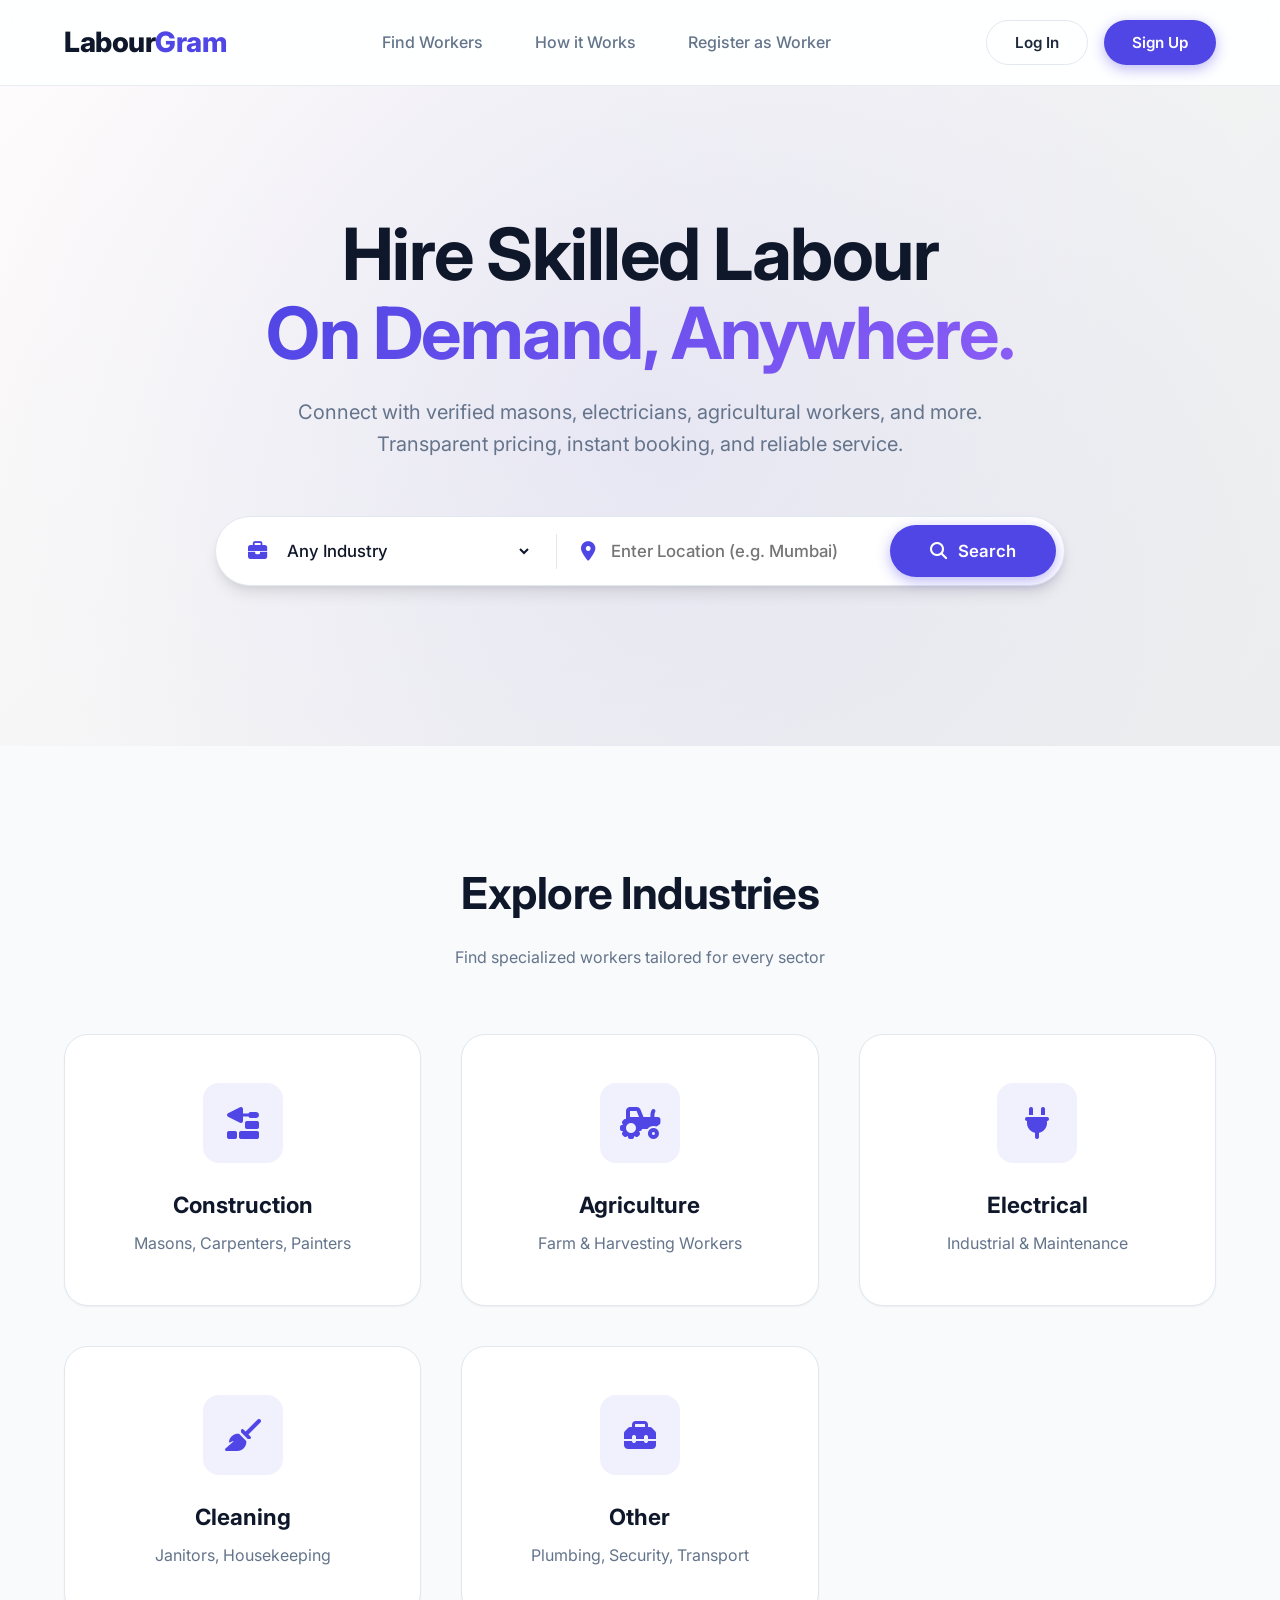
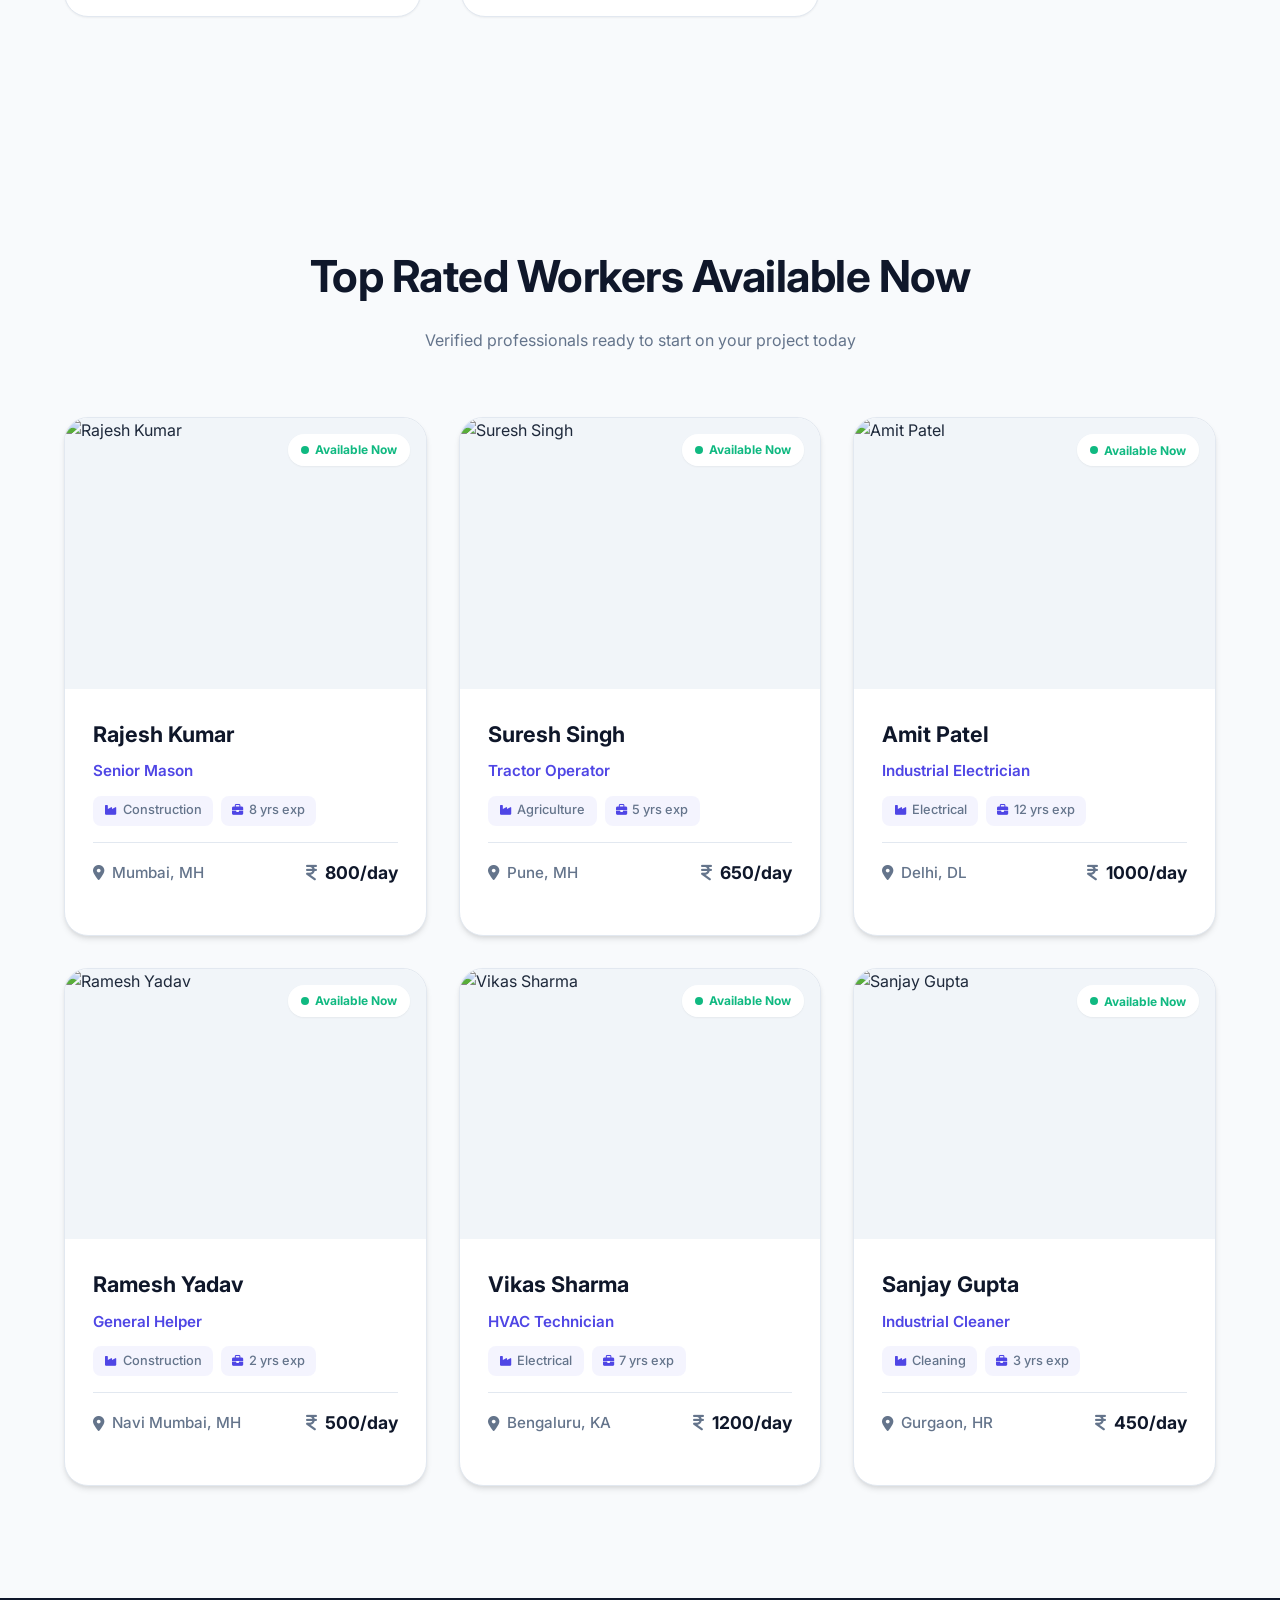
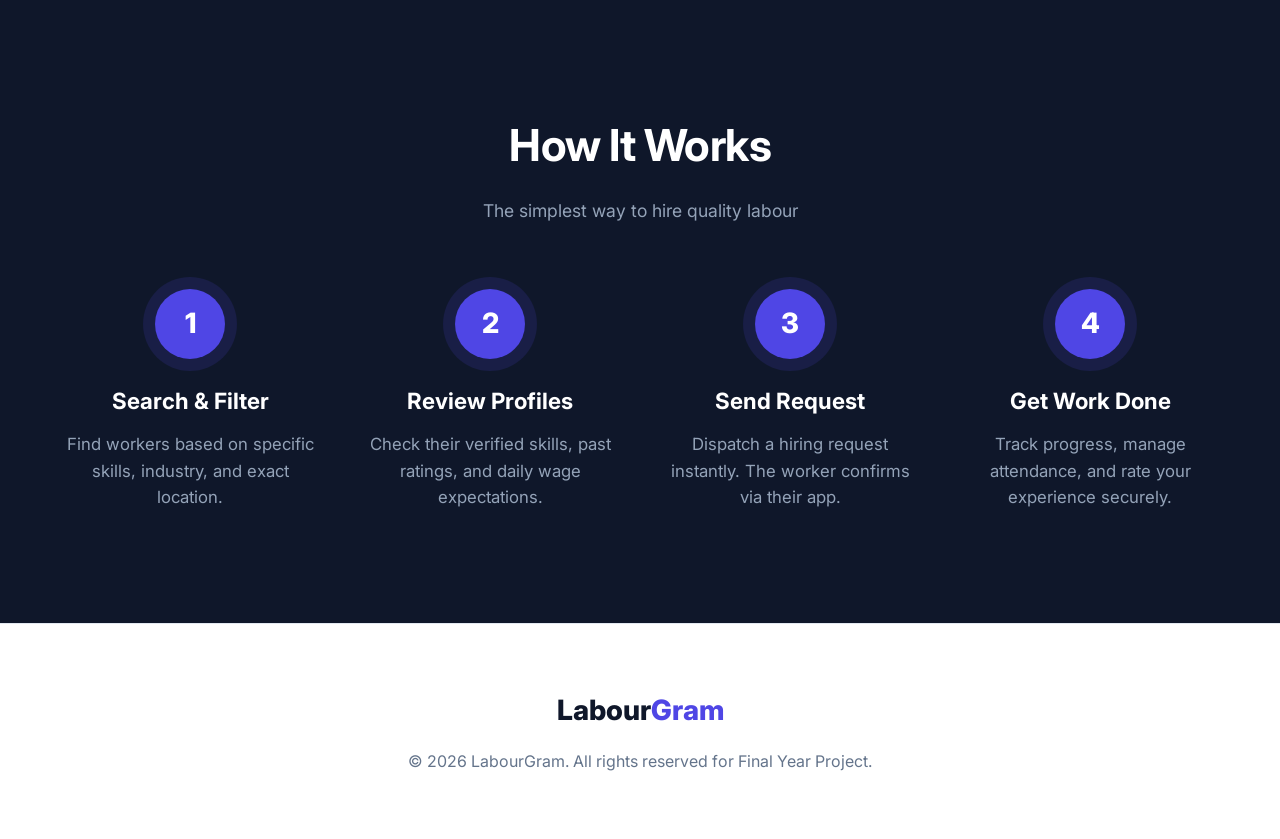
==== frontend/index.html @ ec50943b "Initial commit" ====
<!DOCTYPE html>
<html lang="en">
<head>
    <meta charset="UTF-8">
    <meta name="viewport" content="width=device-width, initial-scale=1.0">
    <title>LabourGram - Find & Hire Reliable Labour</title>
    <link rel="stylesheet" href="style.css">
    <link href="https://fonts.googleapis.com/css2?family=Inter:wght@300;400;500;600;700;800&display=swap" rel="stylesheet">
    <link rel="stylesheet" href="https://cdnjs.cloudflare.com/ajax/libs/font-awesome/6.4.0/css/all.min.css">
</head>
<body>
    <nav class="navbar">
        <div class="logo">Labour<span>Gram</span></div>
        <div class="nav-links">
            <a href="#workers-section">Find Workers</a>
            <a href="#how-it-works">How it Works</a>
            <a href="#" onclick="showRegisterModal('provider')">Register as Worker</a>
        </div>
        <!-- Shown when logged OUT -->
        <div class="auth-buttons" id="authButtons">
            <button class="btn btn-secondary" onclick="showLoginModal()">Log In</button>
            <button class="btn btn-primary" onclick="showRegisterModal('customer')">Sign Up</button>
        </div>
        <div class="user-menu" id="userMenu" style="display:none;">
            <span class="user-greeting" id="userGreeting"></span>
            <button class="btn btn-secondary btn-sm" onclick="window.location.href='dashboard.html'"><i class="fa-solid fa-chart-line"></i> My Dashboard <span class="badge hidden" id="navBadge">0</span></button>
            <button class="btn btn-secondary btn-sm btn-logout" onclick="logoutUser()"><i class="fa-solid fa-right-from-bracket"></i> Logout</button>
        </div>
    </nav>

    <header class="hero">
        <div class="hero-content">
            <h1>Hire Skilled Labour<br><span>On Demand, Anywhere.</span></h1>
            <p>Connect with verified masons, electricians, agricultural workers, and more. Transparent pricing, instant booking, and reliable service.</p>
            
            <div class="search-box">
                <div class="search-field">
                    <i class="fa-solid fa-briefcase"></i>
                    <select id="industryFilter">
                        <option value="">Any Industry</option>
                        <option value="construction">Construction</option>
                        <option value="agriculture">Agriculture</option>
                        <option value="cleaning">Cleaning</option>
                        <option value="electrical">Electrical</option>
                        <option value="other">Other</option>
                    </select>
                </div>
                <div class="divider"></div>
                <div class="search-field">
                    <i class="fa-solid fa-location-dot"></i>
                    <input type="text" id="locationFilter" placeholder="Enter Location (e.g. Mumbai)">
                </div>
                <button class="btn btn-primary search-btn" onclick="searchWorkers()">
                    <i class="fa-solid fa-magnifying-glass" style="color:white; margin-right:5px;"></i> Search
                </button>
            </div>
        </div>
    </header>

    <section class="industries">
        <div class="section-header">
            <h2>Explore Industries</h2>
            <p>Find specialized workers tailored for every sector</p>
        </div>
        <div class="industry-grid">
            <div class="industry-card" onclick="filterByIndustry('construction')">
                <div class="icon"><i class="fa-solid fa-trowel-bricks"></i></div>
                <h3>Construction</h3>
                <p>Masons, Carpenters, Painters</p>
            </div>
            <div class="industry-card" onclick="filterByIndustry('agriculture')">
                <div class="icon"><i class="fa-solid fa-tractor"></i></div>
                <h3>Agriculture</h3>
                <p>Farm & Harvesting Workers</p>
            </div>
            <div class="industry-card" onclick="filterByIndustry('electrical')">
                <div class="icon"><i class="fa-solid fa-plug"></i></div>
                <h3>Electrical</h3>
                <p>Industrial & Maintenance</p>
            </div>
            <div class="industry-card" onclick="filterByIndustry('cleaning')">
                <div class="icon"><i class="fa-solid fa-broom"></i></div>
                <h3>Cleaning</h3>
                <p>Janitors, Housekeeping</p>
            </div>
            <div class="industry-card" onclick="filterByIndustry('other')">
                <div class="icon"><i class="fa-solid fa-toolbox"></i></div>
                <h3>Other</h3>
                <p>Plumbing, Security, Transport</p>
            </div>
        </div>
    </section>

    <section class="featured-workers" id="workers-section">
        <div class="section-header">
            <h2>Top Rated Workers Available Now</h2>
            <p>Verified professionals ready to start on your project today</p>
        </div>
        <div class="worker-grid" id="workerGrid">
            <!-- Workers injected by script.js -->
        </div>
        <div class="no-workers" id="noWorkersMsg" style="display:none;">
            <i class="fa-solid fa-users-slash"></i>
            <h3>No workers found</h3>
            <p>Try a different search or be the first to <a href="#" onclick="showRegisterModal('provider')">register as a worker</a>!</p>
        </div>
    </section>

    <section class="how-it-works" id="how-it-works">
        <div class="section-header">
            <h2>How It Works</h2>
            <p style="color: #94A3B8; font-size: 1.1rem; margin-top: 10px;">The simplest way to hire quality labour</p>
        </div>
        <div class="steps-grid">
            <div class="step">
                <div class="step-number">1</div>
                <h3>Search & Filter</h3>
                <p>Find workers based on specific skills, industry, and exact location.</p>
            </div>
            <div class="step">
                <div class="step-number">2</div>
                <h3>Review Profiles</h3>
                <p>Check their verified skills, past ratings, and daily wage expectations.</p>
            </div>
            <div class="step">
                <div class="step-number">3</div>
                <h3>Send Request</h3>
                <p>Dispatch a hiring request instantly. The worker confirms via their app.</p>
            </div>
            <div class="step">
                <div class="step-number">4</div>
                <h3>Get Work Done</h3>
                <p>Track progress, manage attendance, and rate your experience securely.</p>
            </div>
        </div>
    </section>

    <footer>
        <div class="footer-content">
            <div class="footer-brand">Labour<span>Gram</span></div>
            <p>© 2026 LabourGram. All rights reserved for Final Year Project.</p>
        </div>
    </footer>

    <!-- ===== LOGIN MODAL ===== -->
    <div class="modal-overlay" id="loginModal">
        <div class="modal">
            <button class="modal-close" onclick="closeAllModals()">&times;</button>
            <h2>Welcome Back</h2>
            <p class="modal-subtitle">Sign in to manage your hiring requests</p>
            <form id="loginForm" onsubmit="handleLogin(event)">
                <div class="form-group">
                    <label>Email</label>
                    <input type="email" id="loginEmail" required placeholder="you@example.com">
                </div>
                <div class="form-group">
                    <label>Password</label>
                    <input type="password" id="loginPassword" required placeholder="••••••••">
                </div>
                <div class="form-error" id="loginError"></div>
                <button type="submit" class="btn btn-primary btn-full" id="loginBtn">Log In</button>
            </form>
            <p class="modal-footer-text">Don't have an account? <a href="#" onclick="showRegisterModal('customer')">Sign Up</a></p>
        </div>
    </div>

    <!-- ===== REGISTER MODAL ===== -->
    <div class="modal-overlay" id="registerModal">
        <div class="modal">
            <button class="modal-close" onclick="closeAllModals()">&times;</button>
            <h2>Create Account</h2>
            <p class="modal-subtitle">Join LabourGram today</p>
            <form id="registerForm" onsubmit="handleRegister(event)">
                <div class="form-group">
                    <label>Full Name</label>
                    <input type="text" id="regName" required placeholder="Sujit Pardhi">
                </div>
                <div class="form-group">
                    <label>Email</label>
                    <input type="email" id="regEmail" required placeholder="you@example.com">
                </div>
                <div class="form-group">
                    <label>Password</label>
                    <input type="password" id="regPassword" required minlength="6" placeholder="Min 6 characters">
                </div>
                <div class="form-group">
                    <label>I am a</label>
                    <select id="regRole">
                        <option value="customer">Customer (Hiring Labour)</option>
                        <option value="provider">Labour Provider (Worker)</option>
                    </select>
                </div>
                <!-- Provider-only fields -->
                <div id="providerFields" style="display:none;">
                    <div class="form-group">
                        <label>Industry</label>
                        <select id="regIndustry">
                            <option value="Construction">Construction</option>
                            <option value="Agriculture">Agriculture</option>
                            <option value="Electrical">Electrical</option>
                            <option value="Cleaning">Cleaning</option>
                            <option value="Other">Other</option>
                        </select>
                    </div>
                    <div class="form-group">
                        <label>Skills (e.g. Mason, Plumber)</label>
                        <input type="text" id="regSkills" placeholder="Mason, Painter">
                    </div>
                    <div class="form-group">
                        <label>Location</label>
                        <input type="text" id="regLocation" placeholder="Mumbai, MH">
                    </div>
                    <div class="form-group">
                        <label>Expected Daily Wage (₹)</label>
                        <input type="number" id="regWage" placeholder="800" min="1">
                    </div>
                    <div class="form-group">
                        <label>Years of Experience</label>
                        <input type="number" id="regExperience" placeholder="3" min="0">
                    </div>
                    <div class="form-group">
                        <label>Profile Picture (Optional)</label>
                        <input type="file" id="regImage" accept="image/png, image/jpeg, image/webp" style="padding: 0.5rem; font-size: 0.9rem;">
                    </div>
                </div>
                <div class="form-error" id="registerError"></div>
                <button type="submit" class="btn btn-primary btn-full" id="registerBtn">Create Account</button>
            </form>
            <p class="modal-footer-text">Already have an account? <a href="#" onclick="showLoginModal()">Log In</a></p>
        </div>
    </div>

    <!-- ===== HIRE REQUEST MODAL ===== -->
    <div class="modal-overlay" id="hireModal">
        <div class="modal">
            <button class="modal-close" onclick="closeAllModals()">&times;</button>
            <h2>Send Hiring Request</h2>
            <p class="modal-subtitle">To: <strong id="hireWorkerName"></strong></p>
            <form id="hireForm" onsubmit="handleHireRequest(event)">
                <input type="hidden" id="hireProviderId">
                <div class="form-group">
                    <label>Job Description</label>
                    <textarea id="hireJobDesc" required placeholder="Describe the work needed..." rows="3"></textarea>
                </div>
                <div class="form-group">
                    <label>Date Needed</label>
                    <input type="date" id="hireDateNeeded" required>
                </div>
                <div class="form-group">
                    <label>Proposed Daily Wage (₹)</label>
                    <input type="number" id="hireWage" required min="1" placeholder="800">
                </div>
                <div class="form-error" id="hireError"></div>
                <button type="submit" class="btn btn-primary btn-full" id="hireBtn">Send Request</button>
            </form>
        </div>
    </div>

    <!-- ===== TOAST NOTIFICATION ===== -->
    <div class="toast" id="toast"></div>

    <script src="script.js"></script>
</body>
</html>
---- frontend/style.css ----
/* Modern, Premium Variables */
:root {
    --primary: #4F46E5;      /* Indigo 600 */
    --primary-hover: #4338CA; /* Indigo 700 */
    --secondary: #0F172A;    /* Slate 900 */
    --accent: #10B981;       /* Emerald 500 */
    --background: #F8FAFC;   /* Slate 50 */
    --surface: #FFFFFF;      
    --text-main: #1E293B;    /* Slate 800 */
    --text-light: #64748B;   /* Slate 500 */
    --border: #E2E8F0;       /* Slate 200 */
    --glass-bg: rgba(255, 255, 255, 0.85);
    --danger: #EF4444;
    --warning: #F59E0B;
    
    /* Shadows */
    --shadow-sm: 0 1px 2px 0 rgba(0, 0, 0, 0.05);
    --shadow-md: 0 4px 6px -1px rgba(0, 0, 0, 0.1), 0 2px 4px -1px rgba(0, 0, 0, 0.06);
    --shadow-lg: 0 10px 15px -3px rgba(0, 0, 0, 0.1), 0 4px 6px -2px rgba(0, 0, 0, 0.05);
    --shadow-hover: 0 20px 25px -5px rgba(0, 0, 0, 0.1), 0 10px 10px -5px rgba(0, 0, 0, 0.04);
}

* {
    margin: 0;
    padding: 0;
    box-sizing: border-box;
    font-family: 'Inter', sans-serif;
}

body {
    background-color: var(--background);
    color: var(--text-main);
    line-height: 1.6;
    overflow-x: hidden;
}

/* Typography Defaults */
h1, h2, h3 { color: var(--secondary); font-weight: 700; }
p { color: var(--text-light); }

/* Beautiful Buttons */
.btn {
    padding: 0.75rem 1.75rem;
    border-radius: 9999px;
    font-weight: 600;
    cursor: pointer;
    transition: all 0.3s ease;
    border: none;
    font-size: 0.95rem;
    display: inline-flex;
    align-items: center;
    justify-content: center;
    gap: 0.4rem;
}
.btn-primary {
    background-color: var(--primary);
    color: white;
    box-shadow: 0 4px 14px 0 rgba(79, 70, 229, 0.39);
}
.btn-primary:hover {
    background-color: var(--primary-hover);
    transform: translateY(-2px);
    box-shadow: 0 6px 20px rgba(79, 70, 229, 0.5);
}
.btn-secondary {
    background-color: transparent;
    color: var(--text-main);
    border: 1px solid var(--border);
}
.btn-secondary:hover {
    background-color: var(--background);
    border-color: var(--text-light);
}
.btn-sm { padding: 0.5rem 1rem; font-size: 0.85rem; }
.btn-full { width: 100%; padding: 1rem; font-size: 1rem; border-radius: 1rem; margin-top: 0.5rem; }
.btn-logout { color: var(--danger); border-color: rgba(239,68,68,0.3); }
.btn-logout:hover { background: rgba(239,68,68,0.05); border-color: var(--danger); }

/* Glassmorphism Navbar */
.navbar {
    display: flex;
    justify-content: space-between;
    align-items: center;
    padding: 1.25rem 5%;
    background: var(--glass-bg);
    backdrop-filter: blur(12px);
    -webkit-backdrop-filter: blur(12px);
    position: sticky;
    top: 0;
    z-index: 1000;
    border-bottom: 1px solid rgba(226, 232, 240, 0.8);
}
.logo { font-size: 1.75rem; font-weight: 800; color: var(--secondary); letter-spacing: -0.5px;}
.logo span { color: var(--primary); }
.nav-links a {
    text-decoration: none;
    color: var(--text-light);
    margin: 0 1.5rem;
    font-weight: 500;
    transition: color 0.3s;
}
.nav-links a:hover { color: var(--primary); }
.auth-buttons { display: flex; gap: 1rem; }

/* User Menu (logged in state) */
.user-menu {
    display: flex;
    align-items: center;
    gap: 1rem;
}
.user-greeting {
    font-weight: 600;
    color: var(--primary);
    font-size: 0.95rem;
}

/* Hero Section with subtle gradient mesh */
.hero {
    padding: 8rem 5% 10rem;
    text-align: center;
    background: linear-gradient(135deg, #fdfbfb 0%, #ebedee 100%);
    position: relative;
    overflow: hidden;
}
.hero::before {
    content: '';
    position: absolute;
    top: -50%; left: -20%; width: 140%; height: 200%;
    background: radial-gradient(circle, rgba(79,70,229,0.08) 0%, rgba(255,255,255,0) 60%);
    z-index: 0;
}
.hero-content {
    position: relative;
    z-index: 1;
    max-width: 900px;
    margin: 0 auto;
}
.hero h1 { 
    font-size: 4.5rem; 
    line-height: 1.1; 
    margin-bottom: 1.5rem; 
    letter-spacing: -1.5px;
}
.hero h1 span { 
    background: linear-gradient(135deg, var(--primary), #8B5CF6); 
    -webkit-background-clip: text;
    background-clip: text; 
    -webkit-text-fill-color: transparent; 
}
.hero p { 
    font-size: 1.25rem; 
    margin-bottom: 3.5rem; 
    color: var(--text-light); 
    max-width: 700px;
    margin-left: auto;
    margin-right: auto;
}

/* Floating Search Box */
.search-box {
    display: flex;
    align-items: center;
    background: var(--surface);
    padding: 0.5rem;
    border-radius: 9999px;
    box-shadow: var(--shadow-lg);
    border: 1px solid var(--border);
    max-width: 850px;
    margin: 0 auto;
    transition: transform 0.3s, box-shadow 0.3s;
}
.search-box:hover {
    box-shadow: var(--shadow-hover);
    transform: translateY(-2px);
}
.search-field {
    display: flex;
    align-items: center;
    flex: 1;
    padding: 0 1.5rem;
    gap: 1rem;
    color: var(--text-light);
}
.search-field i { color: var(--primary); font-size: 1.2rem; }
.search-field input, .search-field select {
    border: none;
    outline: none;
    font-size: 1.05rem;
    width: 100%;
    background: transparent;
    color: var(--secondary);
    font-family: inherit;
    font-weight: 500;
}
.search-field select { cursor: pointer; }
.divider { width: 1px; height: 35px; background: var(--border); }
.search-btn { padding: 1rem 2.5rem; font-size: 1.05rem; }

/* Sections Common */
section { padding: 7rem 5%; }
.section-header { text-align: center; margin-bottom: 4rem; }
.section-header h2 { font-size: 2.75rem; margin-bottom: 1rem; letter-spacing: -0.5px; }

/* Industries Grid */
.industry-grid {
    display: grid;
    grid-template-columns: repeat(auto-fit, minmax(260px, 1fr));
    gap: 2.5rem;
    max-width: 1200px;
    margin: 0 auto;
}
.industry-card {
    background: var(--surface);
    padding: 3rem 2rem;
    border-radius: 1.5rem;
    text-align: center;
    box-shadow: var(--shadow-sm);
    transition: all 0.4s cubic-bezier(0.4, 0, 0.2, 1);
    border: 1px solid var(--border);
    cursor: pointer;
    position: relative;
    overflow: hidden;
}
.industry-card::after {
    content: '';
    position: absolute;
    bottom: 0; left: 0; width: 100%; height: 4px;
    background: var(--primary);
    transform: scaleX(0);
    transition: transform 0.4s ease;
    transform-origin: bottom left;
}
.industry-card:hover {
    transform: translateY(-10px);
    box-shadow: var(--shadow-hover);
}
.industry-card:hover::after { transform: scaleX(1); }
.industry-card .icon {
    width: 80px; height: 80px;
    margin: 0 auto 1.5rem;
    background: rgba(79, 70, 229, 0.08);
    color: var(--primary);
    border-radius: 1rem; /* Squircle look */
    display: flex; align-items: center; justify-content: center;
    font-size: 2rem;
    transition: all 0.4s ease;
}
.industry-card:hover .icon { 
    background: var(--primary); 
    color: white; 
    transform: rotate(5deg) scale(1.1);
}
.industry-card h3 { font-size: 1.4rem; margin-bottom: 0.5rem; }

/* Worker Grid (Premium Cards) */
.worker-grid {
    display: grid;
    grid-template-columns: repeat(auto-fill, minmax(280px, 1fr));
    gap: 2rem;
    max-width: 1300px;
    margin: 0 auto;
}
.worker-card {
    background: var(--surface);
    border-radius: 1.5rem;
    overflow: hidden;
    box-shadow: var(--shadow-md);
    transition: all 0.4s ease;
    border: 1px solid var(--border);
    display: flex;
    flex-direction: column;
    max-width: 400px; /* Ensure it never gets too wide */
    margin: 0 auto; /* Center it if it's the only one in a wide space */
    width: 100%;
}
.worker-card:hover { 
    transform: translateY(-8px); 
    box-shadow: var(--shadow-hover); 
}
.worker-image-container {
    position: relative;
    width: 100%;
    aspect-ratio: 4/3;
    overflow: hidden;
    background: #f1f5f9;
}
.worker-image {
    width: 100%;
    height: 100%;
    object-fit: cover;
    object-position: top center; /* Focuses on the face/top of the image */
    transition: transform 0.5s ease;
}
.worker-card:hover .worker-image {
    transform: scale(1.05);
}
.status-badge {
    position: absolute;
    top: 1rem;
    right: 1rem;
    background: rgba(255, 255, 255, 0.95);
    color: var(--accent);
    padding: 0.4rem 0.8rem;
    border-radius: 2rem;
    font-size: 0.75rem;
    font-weight: 700;
    display: flex; align-items: center; gap: 0.4rem;
    box-shadow: var(--shadow-sm);
    backdrop-filter: blur(4px);
}
.status-badge::before {
    content: '';
    width: 8px; height: 8px;
    background-color: var(--accent);
    border-radius: 50%;
    display: inline-block;
}
.worker-info { padding: 1.75rem; flex: 1; display: flex; flex-direction: column; }
.worker-header { display: flex; justify-content: space-between; align-items: center; margin-bottom: 0.5rem;}
.worker-name { font-size: 1.35rem; font-weight: 700; color: var(--secondary); }
.worker-rating { display: flex; align-items: center; gap: 0.25rem; color: #F59E0B; font-weight: 600; background: #FEF3C7; padding: 0.2rem 0.6rem; border-radius: 1rem; font-size: 0.85rem;}
.worker-role { color: var(--primary); font-weight: 600; font-size: 0.95rem; margin-bottom: 0.75rem; }

.worker-meta {
    display: flex;
    gap: 0.5rem;
    flex-wrap: wrap;
    margin-bottom: 1rem;
}
.worker-tag {
    background: rgba(79, 70, 229, 0.06);
    color: var(--text-light);
    padding: 0.3rem 0.7rem;
    border-radius: 0.5rem;
    font-size: 0.8rem;
    font-weight: 500;
    display: inline-flex;
    align-items: center;
    gap: 0.35rem;
}
.worker-tag i { font-size: 0.7rem; color: var(--primary); }

.worker-details { display: flex; justify-content: space-between; margin-bottom: 1.25rem; font-size: 0.95rem; color: var(--text-light); border-top: 1px solid var(--border); padding-top: 1rem;}
.worker-details div { display: flex; align-items: center; gap: 0.5rem; font-weight: 500;}
.worker-details i { color: var(--text-light); }
.wage { color: var(--secondary) !important; font-weight: 700 !important; font-size: 1.1rem !important;}
.hire-btn { width: 100%; margin-top: auto; border-radius: 1rem; padding: 0.75rem;}

/* No Workers Message */
.no-workers {
    text-align: center;
    padding: 4rem 2rem;
    color: var(--text-light);
}
.no-workers i { font-size: 3rem; margin-bottom: 1rem; color: var(--border); }
.no-workers h3 { color: var(--text-main); margin-bottom: 0.5rem; }
.no-workers a { color: var(--primary); text-decoration: none; font-weight: 600; }

/* How it Works Section (Dark Mode) */
.how-it-works { 
    background: var(--secondary); 
    color: white; 
    position: relative;
}
.how-it-works .section-header h2 { color: white; }
.steps-grid {
    display: grid;
    grid-template-columns: repeat(auto-fit, minmax(220px, 1fr));
    gap: 3rem;
    text-align: center;
    max-width: 1200px;
    margin: 0 auto;
    position: relative;
}
.step {
    position: relative;
    z-index: 2;
}
.step-number {
    width: 70px; height: 70px;
    background: var(--primary);
    color: white;
    font-size: 1.75rem; font-weight: 800;
    display: flex; align-items: center; justify-content: center;
    border-radius: 50%;
    margin: 0 auto 1.5rem;
    box-shadow: 0 0 0 12px rgba(79, 70, 229, 0.15);
    transition: all 0.3s ease;
}
.step:hover .step-number {
    transform: scale(1.1);
    background: var(--accent);
    box-shadow: 0 0 0 12px rgba(16, 185, 129, 0.15);
}
.step h3 { color: white; font-size: 1.4rem; margin-bottom: 0.75rem; }
.step p { color: #94A3B8; font-size: 1.05rem; }

/* Footer */
footer { padding: 4rem 5%; text-align: center; border-top: 1px solid var(--border); background: var(--surface); }
.footer-brand { font-size: 1.75rem; font-weight: 800; margin-bottom: 1rem; color: var(--secondary);}
.footer-brand span { color: var(--primary); }

/* ================================
   MODAL SYSTEM
   ================================ */
.modal-overlay {
    position: fixed;
    top: 0; left: 0; width: 100%; height: 100%;
    background: rgba(15, 23, 42, 0.5);
    backdrop-filter: blur(4px);
    -webkit-backdrop-filter: blur(4px);
    display: flex;
    align-items: center;
    justify-content: center;
    z-index: 2000;
    opacity: 0;
    pointer-events: none;
    transition: opacity 0.3s ease;
}
.modal-overlay.active {
    opacity: 1;
    pointer-events: all;
}
.modal {
    background: var(--surface);
    border-radius: 1.5rem;
    padding: 3rem;
    width: 90%;
    max-width: 480px;
    position: relative;
    box-shadow: 0 25px 50px -12px rgba(0,0,0,0.25);
    transform: translateY(20px);
    transition: transform 0.3s ease;
    max-height: 90vh;
    overflow-y: auto;
}
.modal-overlay.active .modal {
    transform: translateY(0);
}
.modal-wide { max-width: 640px; }
.modal-close {
    position: absolute;
    top: 1.25rem; right: 1.25rem;
    background: none; border: none;
    font-size: 1.75rem; color: var(--text-light);
    cursor: pointer;
    line-height: 1;
    transition: color 0.2s;
}
.modal-close:hover { color: var(--text-main); }
.modal h2 { font-size: 1.75rem; margin-bottom: 0.25rem; }
.modal-subtitle { color: var(--text-light); margin-bottom: 2rem; font-size: 0.95rem; }

/* Form Styles */
.form-group {
    margin-bottom: 1.25rem;
}
.form-group label {
    display: block;
    font-weight: 600;
    font-size: 0.875rem;
    margin-bottom: 0.5rem;
    color: var(--text-main);
}
.form-group input,
.form-group select,
.form-group textarea {
    width: 100%;
    padding: 0.875rem 1rem;
    border: 1.5px solid var(--border);
    border-radius: 0.75rem;
    font-size: 1rem;
    font-family: inherit;
    color: var(--text-main);
    background: var(--background);
    transition: border-color 0.2s, box-shadow 0.2s;
    outline: none;
}
.form-group input:focus,
.form-group select:focus,
.form-group textarea:focus {
    border-color: var(--primary);
    box-shadow: 0 0 0 3px rgba(79, 70, 229, 0.1);
}
.form-group textarea { resize: vertical; }

.form-error {
    color: var(--danger);
    font-size: 0.85rem;
    font-weight: 500;
    min-height: 1.25rem;
    margin-bottom: 0.5rem;
}

.modal-footer-text {
    text-align: center;
    margin-top: 1.5rem;
    font-size: 0.9rem;
    color: var(--text-light);
}
.modal-footer-text a {
    color: var(--primary);
    font-weight: 600;
    text-decoration: none;
}

/* ================================
   REQUESTS LIST
   ================================ */
.requests-list {
    margin-top: 1.5rem;
    max-height: 60vh;
    overflow-y: auto;
}
.request-card {
    background: var(--background);
    border: 1px solid var(--border);
    border-radius: 1rem;
    padding: 1.25rem 1.5rem;
    margin-bottom: 1rem;
    transition: box-shadow 0.2s;
}
.request-card:hover { box-shadow: var(--shadow-md); }
.request-header {
    display: flex;
    justify-content: space-between;
    align-items: center;
    margin-bottom: 0.75rem;
}
.request-status {
    padding: 0.25rem 0.75rem;
    border-radius: 2rem;
    font-size: 0.75rem;
    font-weight: 700;
    text-transform: uppercase;
    letter-spacing: 0.5px;
}
.status-pending { background: #FEF3C7; color: #92400E; }
.status-accepted { background: #D1FAE5; color: #065F46; }
.status-declined { background: #FEE2E2; color: #991B1B; }
.status-completed { background: #DBEAFE; color: #1E40AF; }
.status-cancelled { background: #F1F5F9; color: #475569; }
.request-date { font-size: 0.8rem; color: var(--text-light); }
.request-desc { color: var(--text-main); font-size: 0.95rem; margin-bottom: 0.75rem; line-height: 1.5; }
.request-details {
    display: flex;
    gap: 1.5rem;
    font-size: 0.85rem;
    color: var(--text-light);
    margin-bottom: 1rem;
}
.request-details i { margin-right: 0.3rem; color: var(--primary); }
.request-actions {
    display: flex;
    gap: 0.75rem;
    border-top: 1px solid var(--border);
    padding-top: 1rem;
}

.empty-state {
    text-align: center;
    padding: 3rem;
    color: var(--text-light);
}
.empty-state i { font-size: 2.5rem; margin-bottom: 1rem; color: var(--border); }

/* ================================
   TOAST NOTIFICATIONS
   ================================ */
.toast {
    position: fixed;
    bottom: 2rem;
    left: 50%;
    transform: translateX(-50%) translateY(100px);
    padding: 1rem 2rem;
    border-radius: 1rem;
    font-weight: 600;
    font-size: 0.95rem;
    z-index: 3000;
    box-shadow: var(--shadow-lg);
    transition: transform 0.4s cubic-bezier(0.16, 1, 0.3, 1), opacity 0.4s;
    opacity: 0;
    pointer-events: none;
}
.toast-visible {
    transform: translateX(-50%) translateY(0);
    opacity: 1;
}
.toast-success { background: #065F46; color: white; }
.toast-error   { background: #991B1B; color: white; }
.toast-warning { background: #92400E; color: white; }
.toast-info    { background: var(--secondary); color: white; }

/* ================================
   RESPONSIVE ADJUSTMENTS
   ================================ */
@media (max-width: 900px) {
    .search-box { flex-direction: column; border-radius: 1.5rem; padding: 1.5rem; }
    .divider { width: 100%; height: 1px; margin: 1rem 0; }
    .search-btn { width: 100%; margin-top: 1rem; border-radius: 1rem; }
    .hero h1 { font-size: 3rem; }
    .nav-links { display: none; }
    .user-menu { gap: 0.5rem; }
    .user-greeting { display: none; }
    .modal { padding: 2rem; width: 95%; }
}

/* Chat UI */
.chat-container {
    height: 350px;
    overflow-y: auto;
    background: #f8fafc;
    border-radius: 1rem;
    padding: 1rem;
    display: flex;
    flex-direction: column;
    gap: 0.75rem;
    border: 1px solid var(--border);
}
.chat-message {
    max-width: 80%;
    padding: 0.75rem 1rem;
    border-radius: 1rem;
    font-size: 0.95rem;
    line-height: 1.4;
    word-wrap: break-word;
}
.chat-message .meta {
    font-size: 0.7rem;
    opacity: 0.7;
    margin-bottom: 0.25rem;
    display: block;
}
.chat-message.sent {
    background: var(--primary);
    color: white;
    align-self: flex-end;
    border-bottom-right-radius: 0.25rem;
}
.chat-message.received {
    background: white;
    color: var(--text);
    border: 1px solid var(--border);
    align-self: flex-start;
    border-bottom-left-radius: 0.25rem;
}

/* Badge Notifications */
.badge {
    background: #ef4444;
    color: white;
    border-radius: 50%;
    padding: 0.15rem 0.4rem;
    font-size: 0.75rem;
    font-weight: bold;
    margin-left: 0.5rem;
    display: inline-block;
}
.badge.hidden { display: none; }
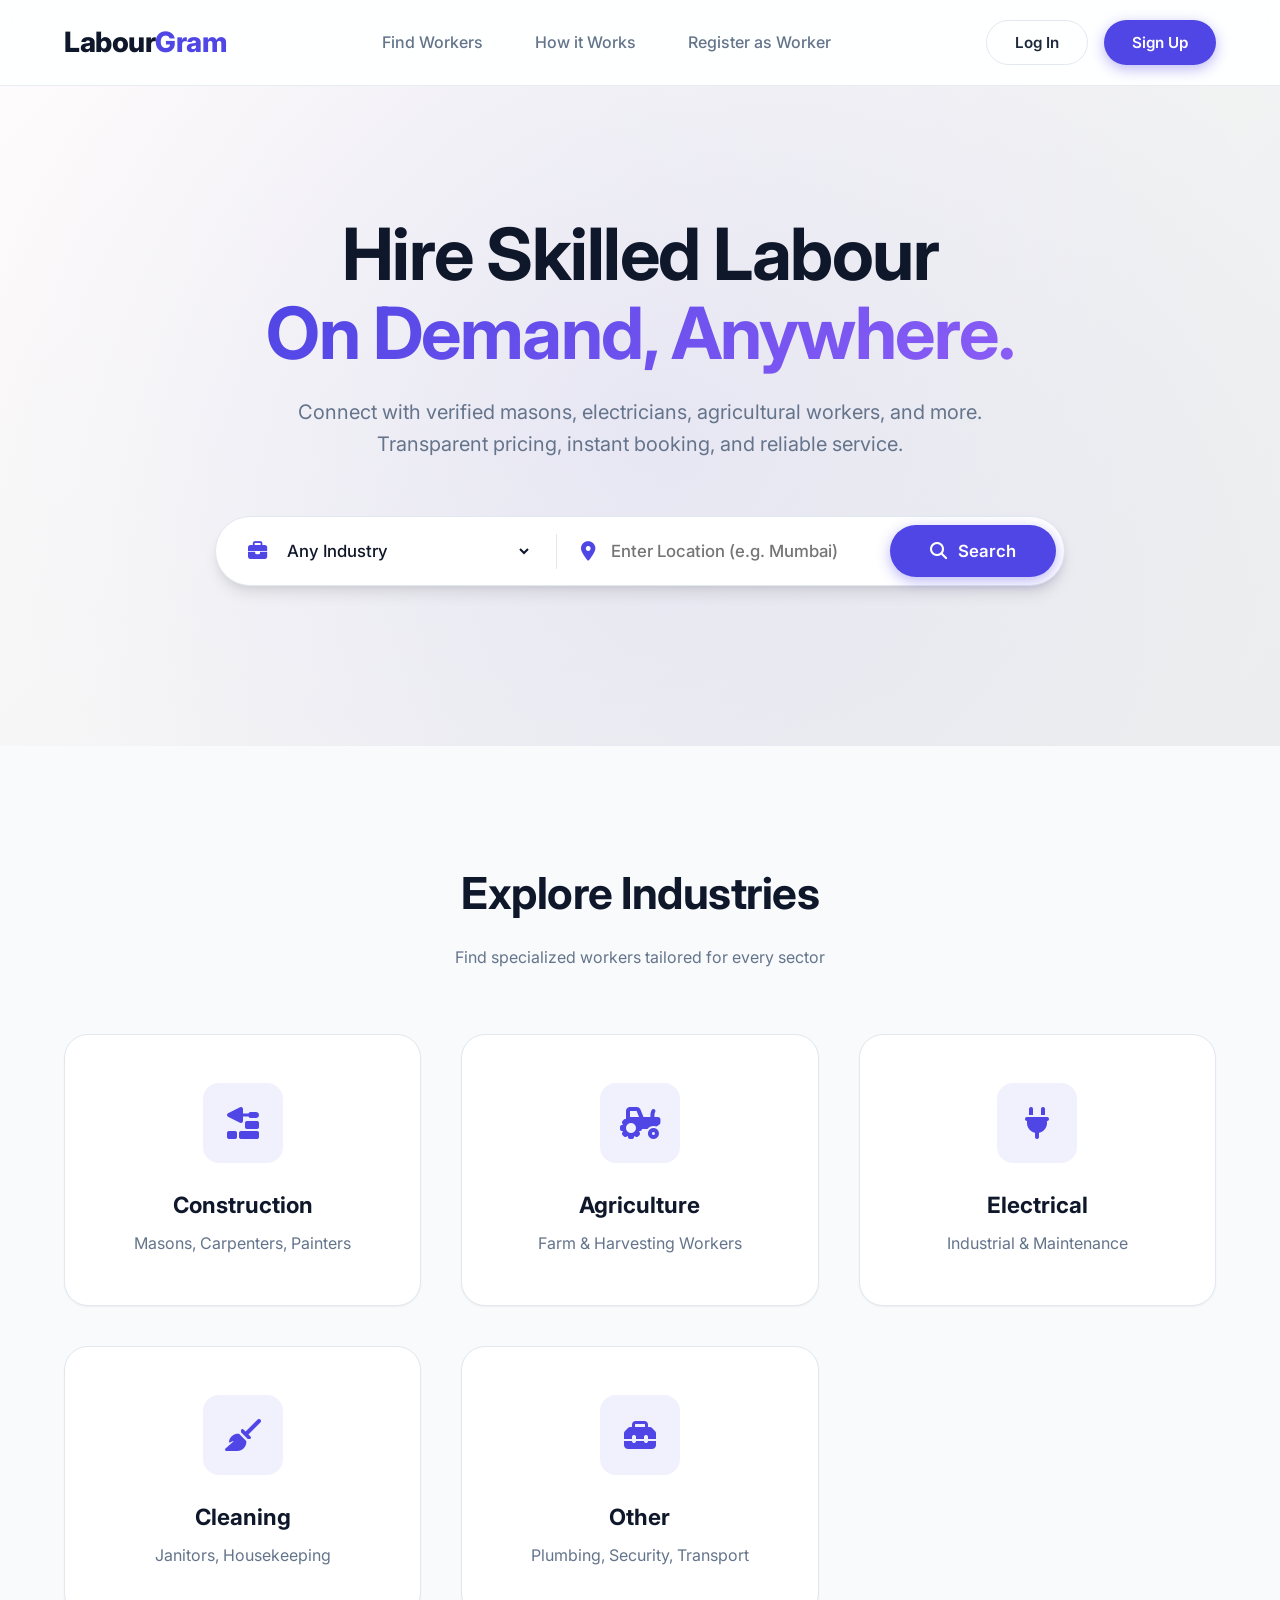
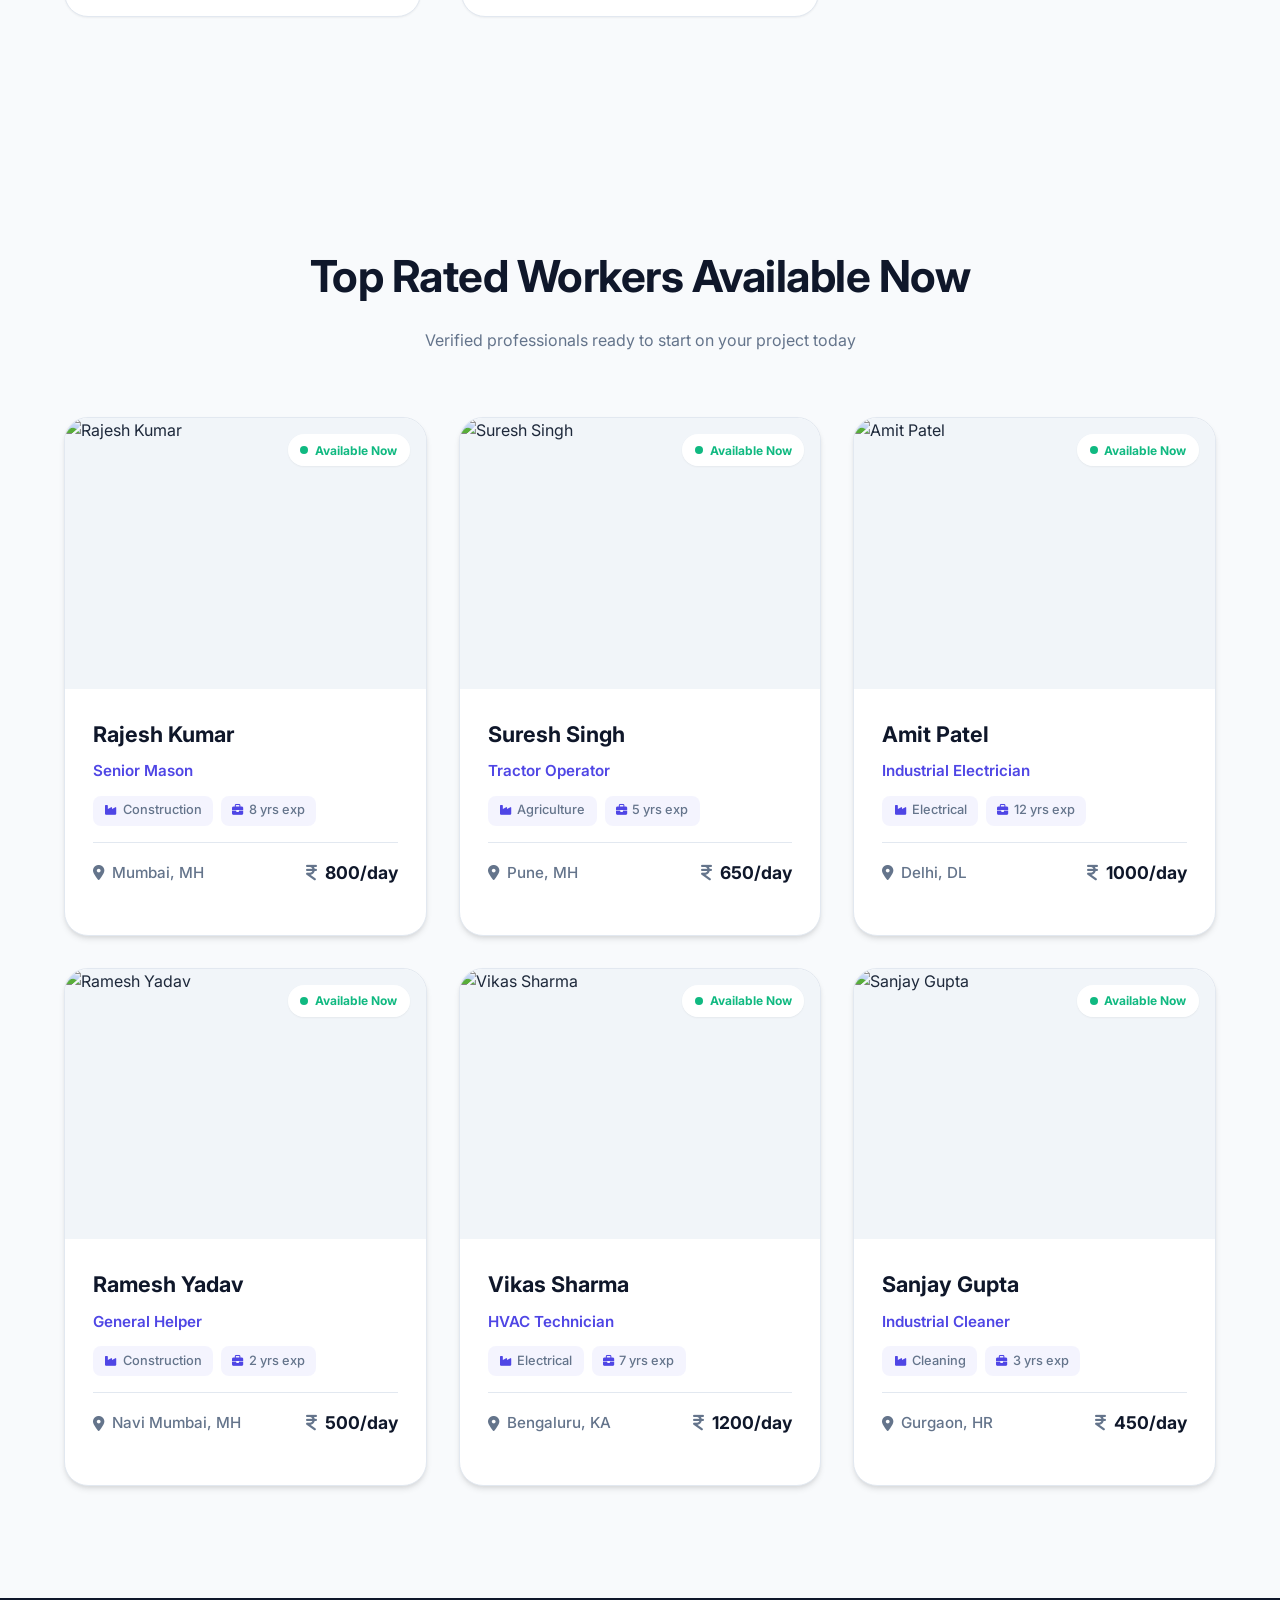
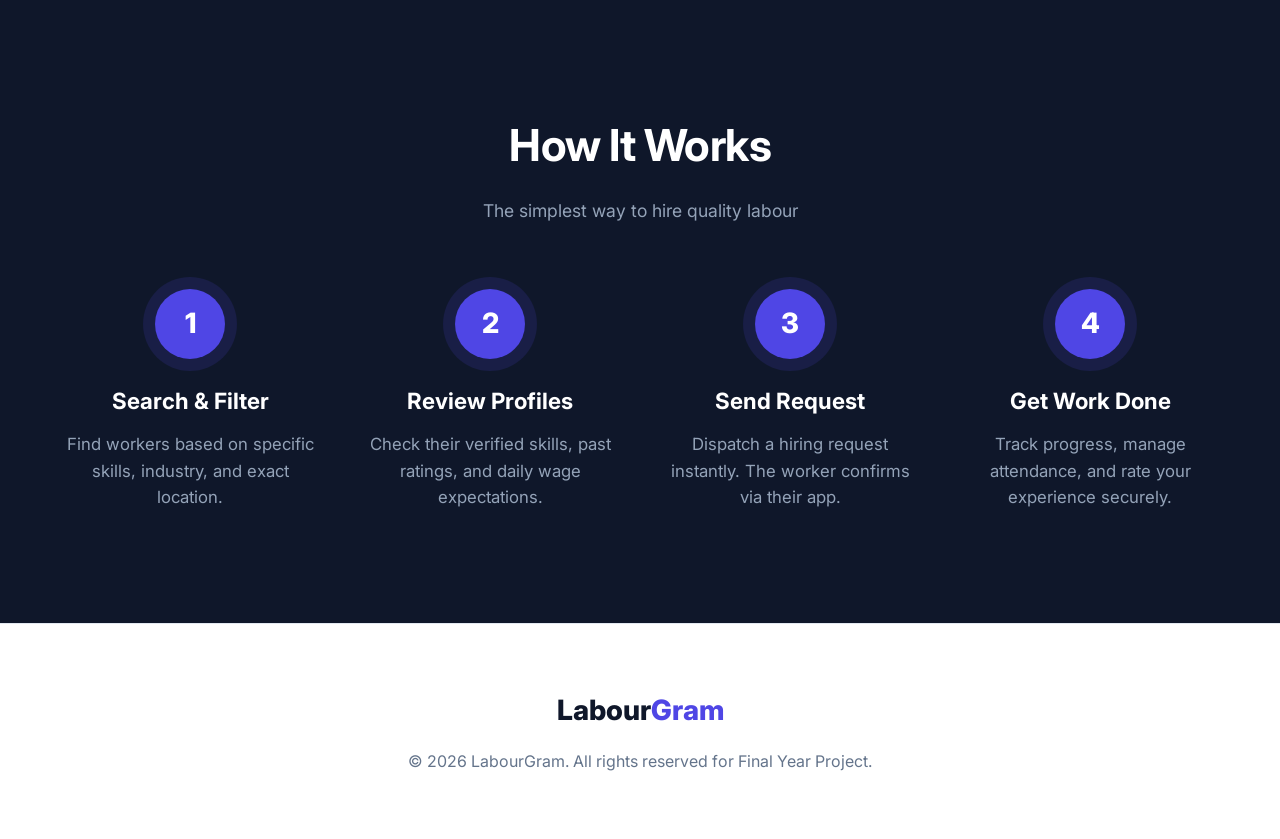
==== commit 0b46f1d7: "profile creation and unexpected token fix" ====
--- a/frontend/index.html
+++ b/frontend/index.html
@@ -185,9 +185,10 @@
                 </div>
                 <div class="form-group">
                     <label>I am a</label>
-                    <select id="regRole">
+                    <select id="regRole" onchange="toggleProviderFields()">
                         <option value="customer">Customer (Hiring Labour)</option>
-                        <option value="provider">Labour Provider (Worker)</option>
+                        <option value="provider">Individual Worker (Labour)</option>
+                        <option value="agency">Agency / Labour Provider</option>
                     </select>
                 </div>
                 <!-- Provider-only fields -->
@@ -238,6 +239,7 @@
             <p class="modal-subtitle">To: <strong id="hireWorkerName"></strong></p>
             <form id="hireForm" onsubmit="handleHireRequest(event)">
                 <input type="hidden" id="hireProviderId">
+                <input type="hidden" id="hireProfileId">
                 <div class="form-group">
                     <label>Job Description</label>
                     <textarea id="hireJobDesc" required placeholder="Describe the work needed..." rows="3"></textarea>
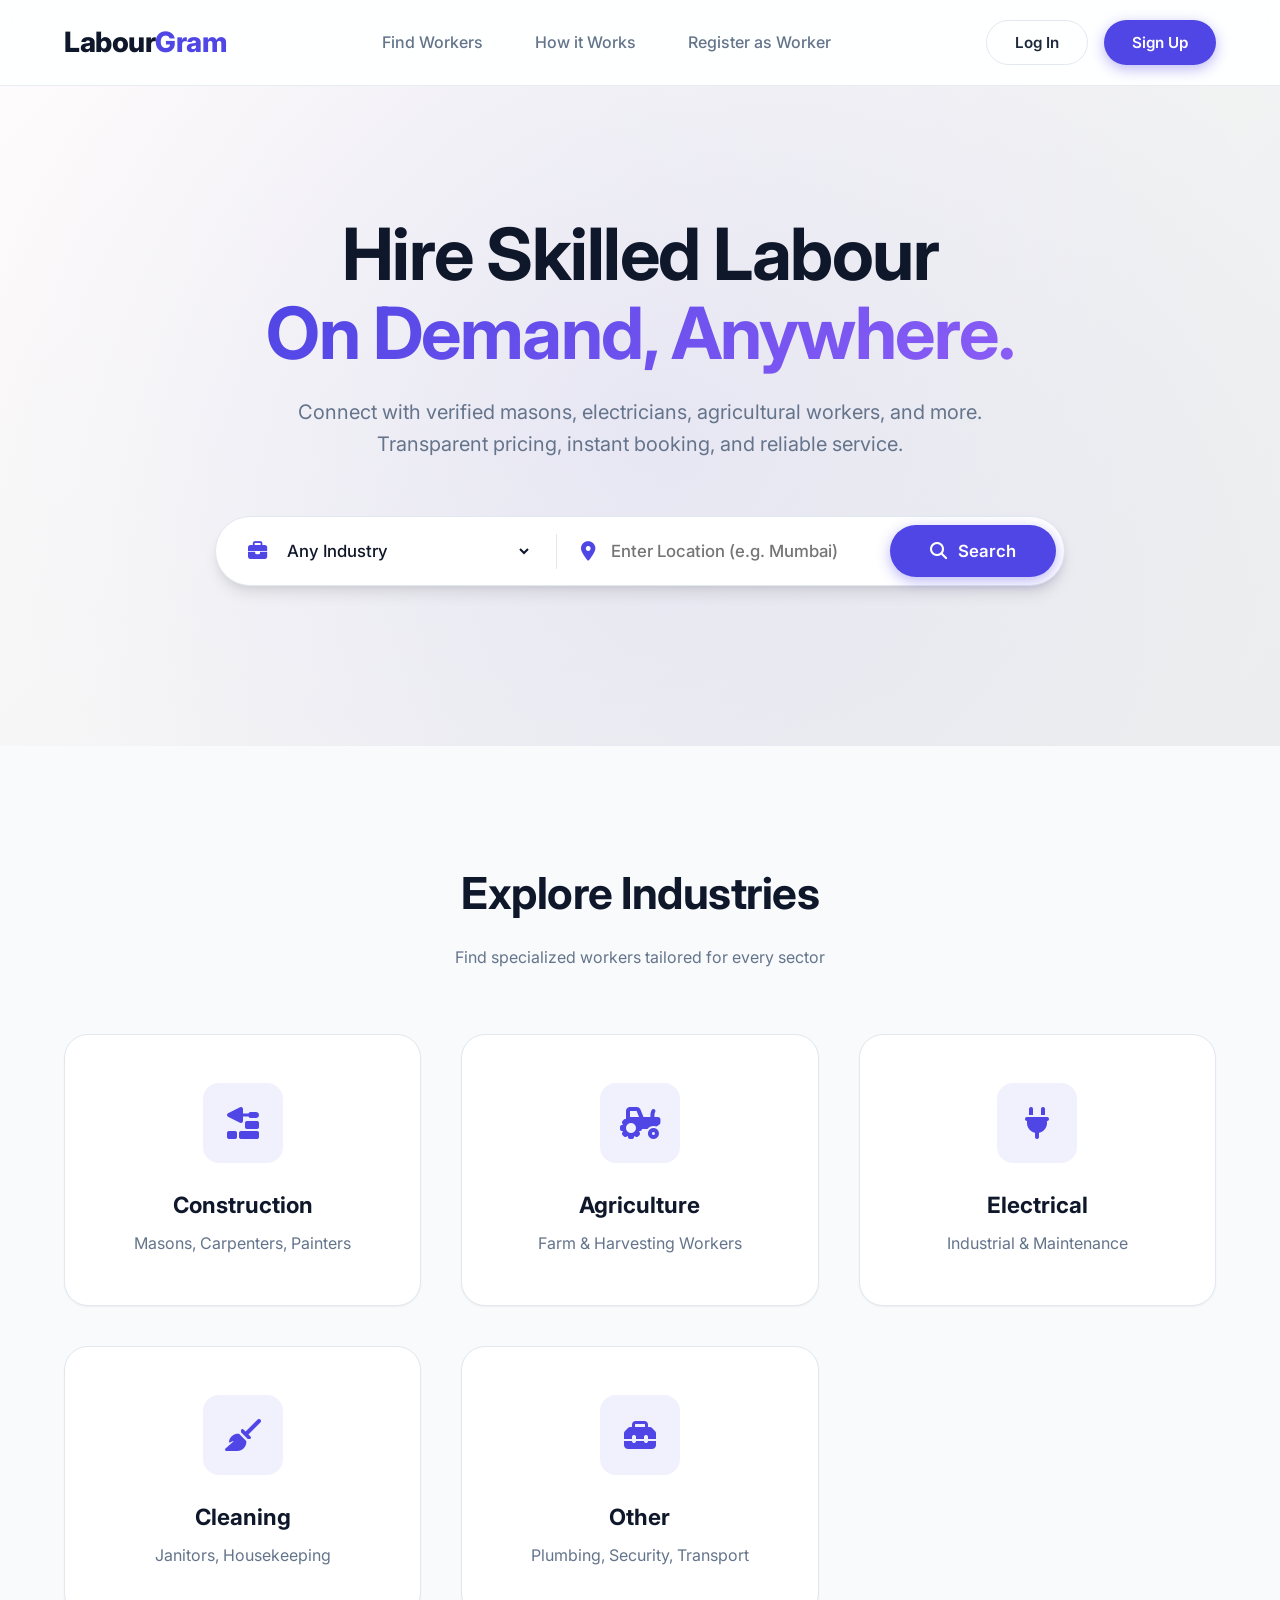
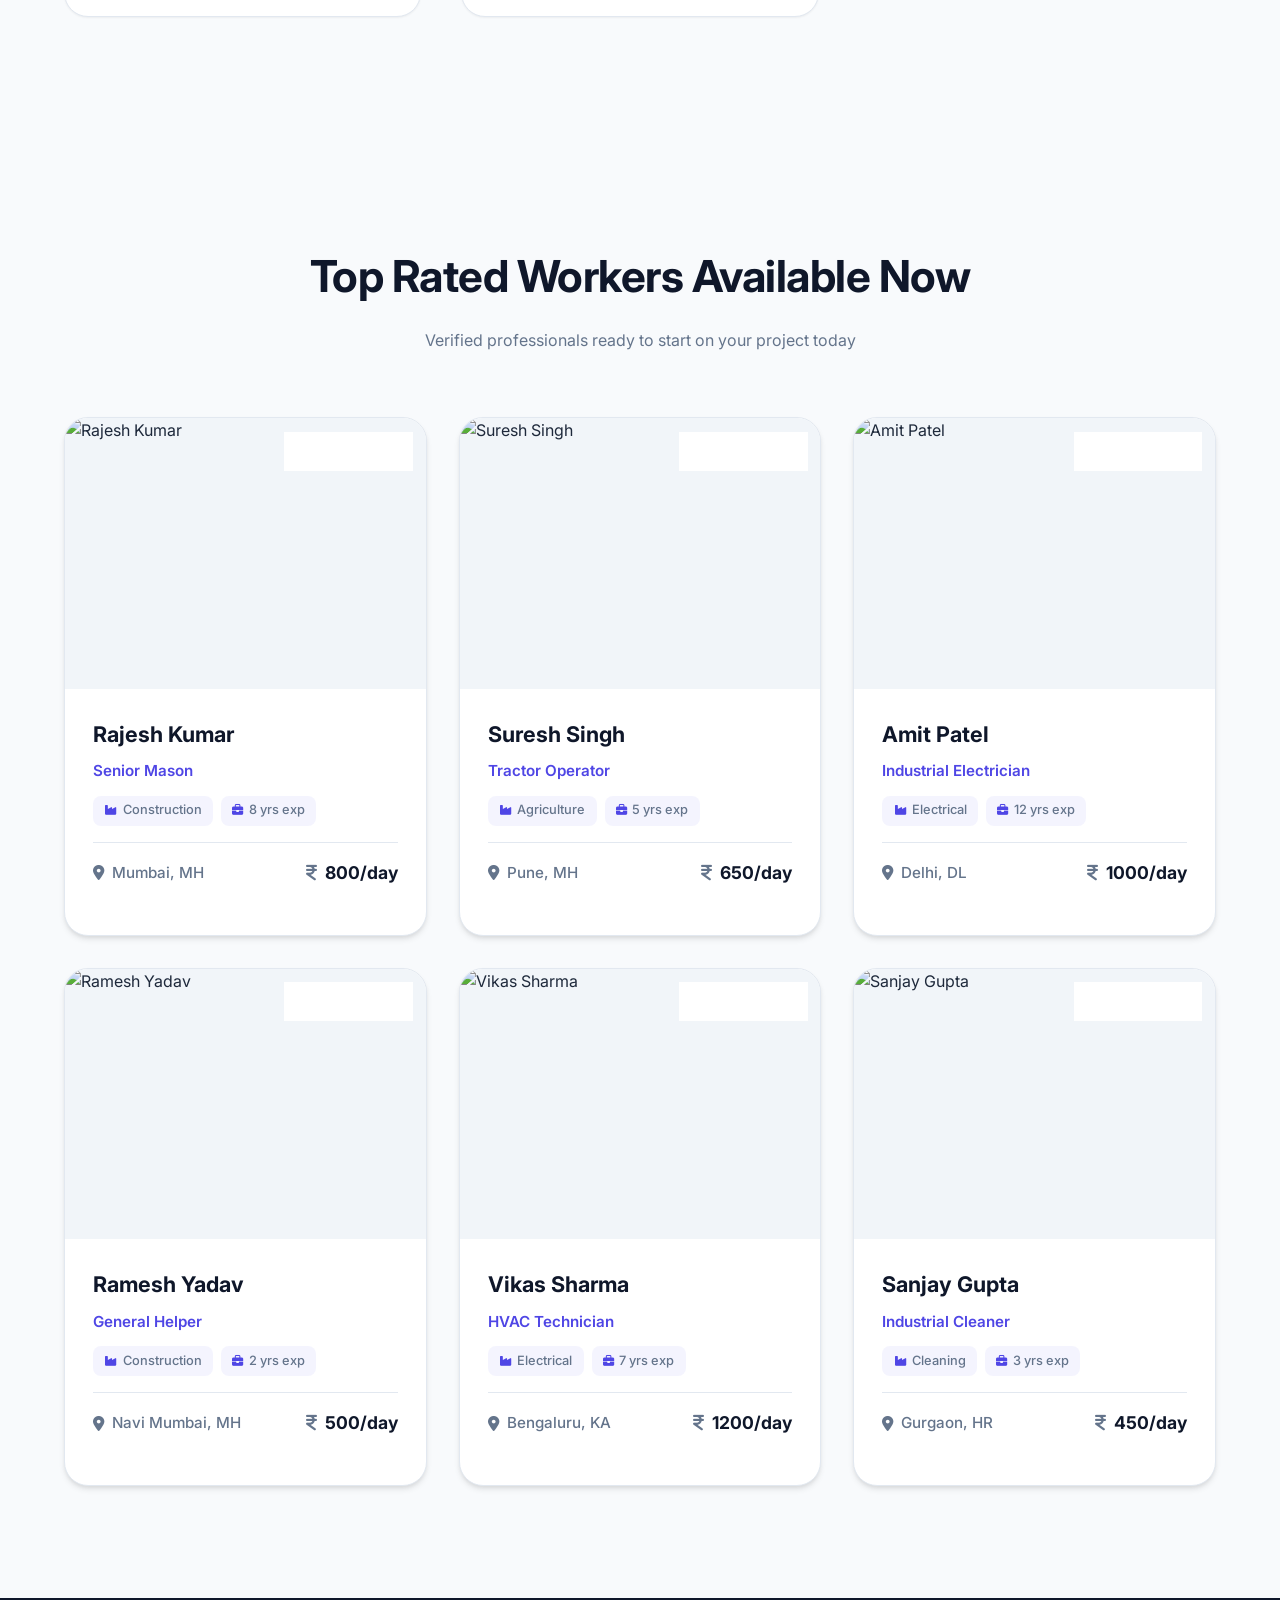
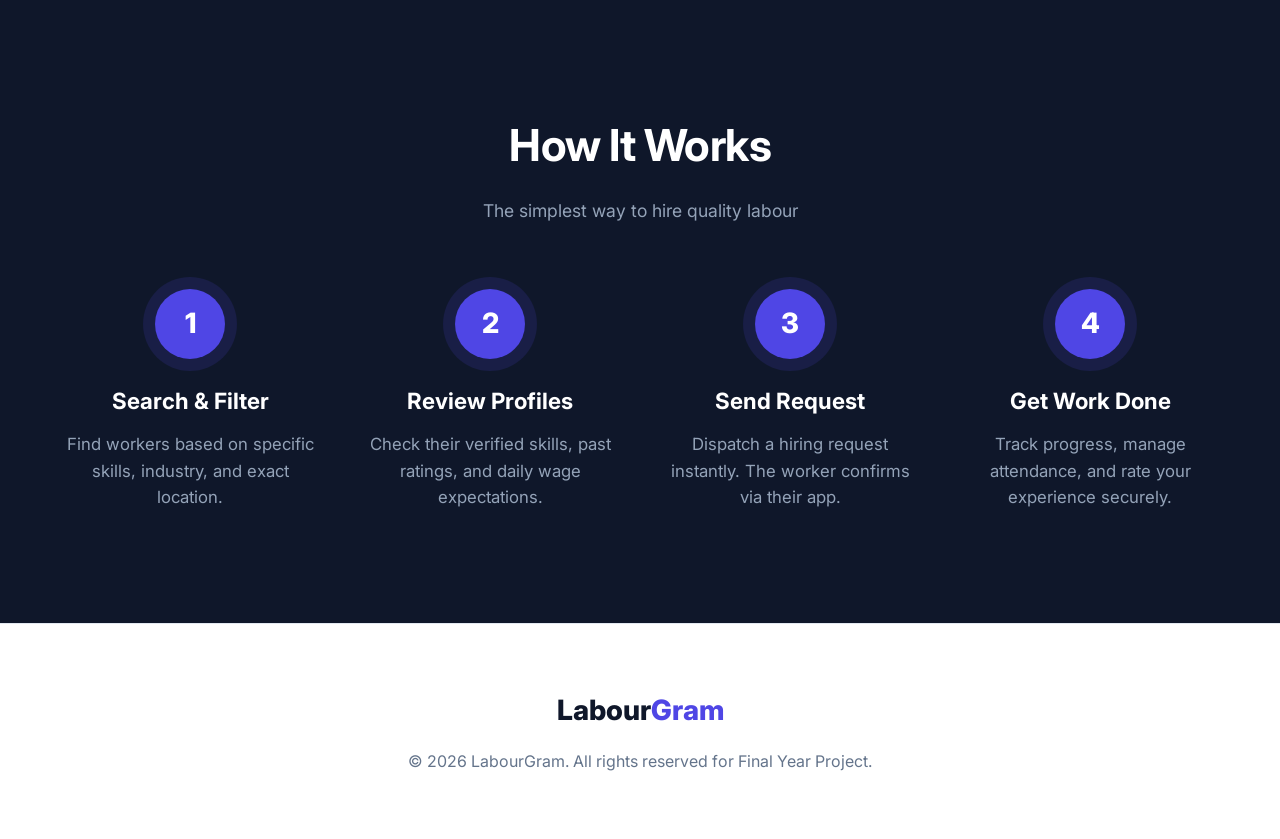
==== commit 61a016c2: "fix: cache bust scripts" ====
--- a/frontend/index.html
+++ b/frontend/index.html
@@ -97,7 +97,7 @@
             <p>Verified professionals ready to start on your project today</p>
         </div>
         <div class="worker-grid" id="workerGrid">
-            <!-- Workers injected by script.js -->
+            <!-- Workers injected by script.js?v=2 -->
         </div>
         <div class="no-workers" id="noWorkersMsg" style="display:none;">
             <i class="fa-solid fa-users-slash"></i>
@@ -261,6 +261,6 @@
     <!-- ===== TOAST NOTIFICATION ===== -->
     <div class="toast" id="toast"></div>
 
-    <script src="script.js"></script>
+    <script src="script.js?v=2"></script>
 </body>
 </html>
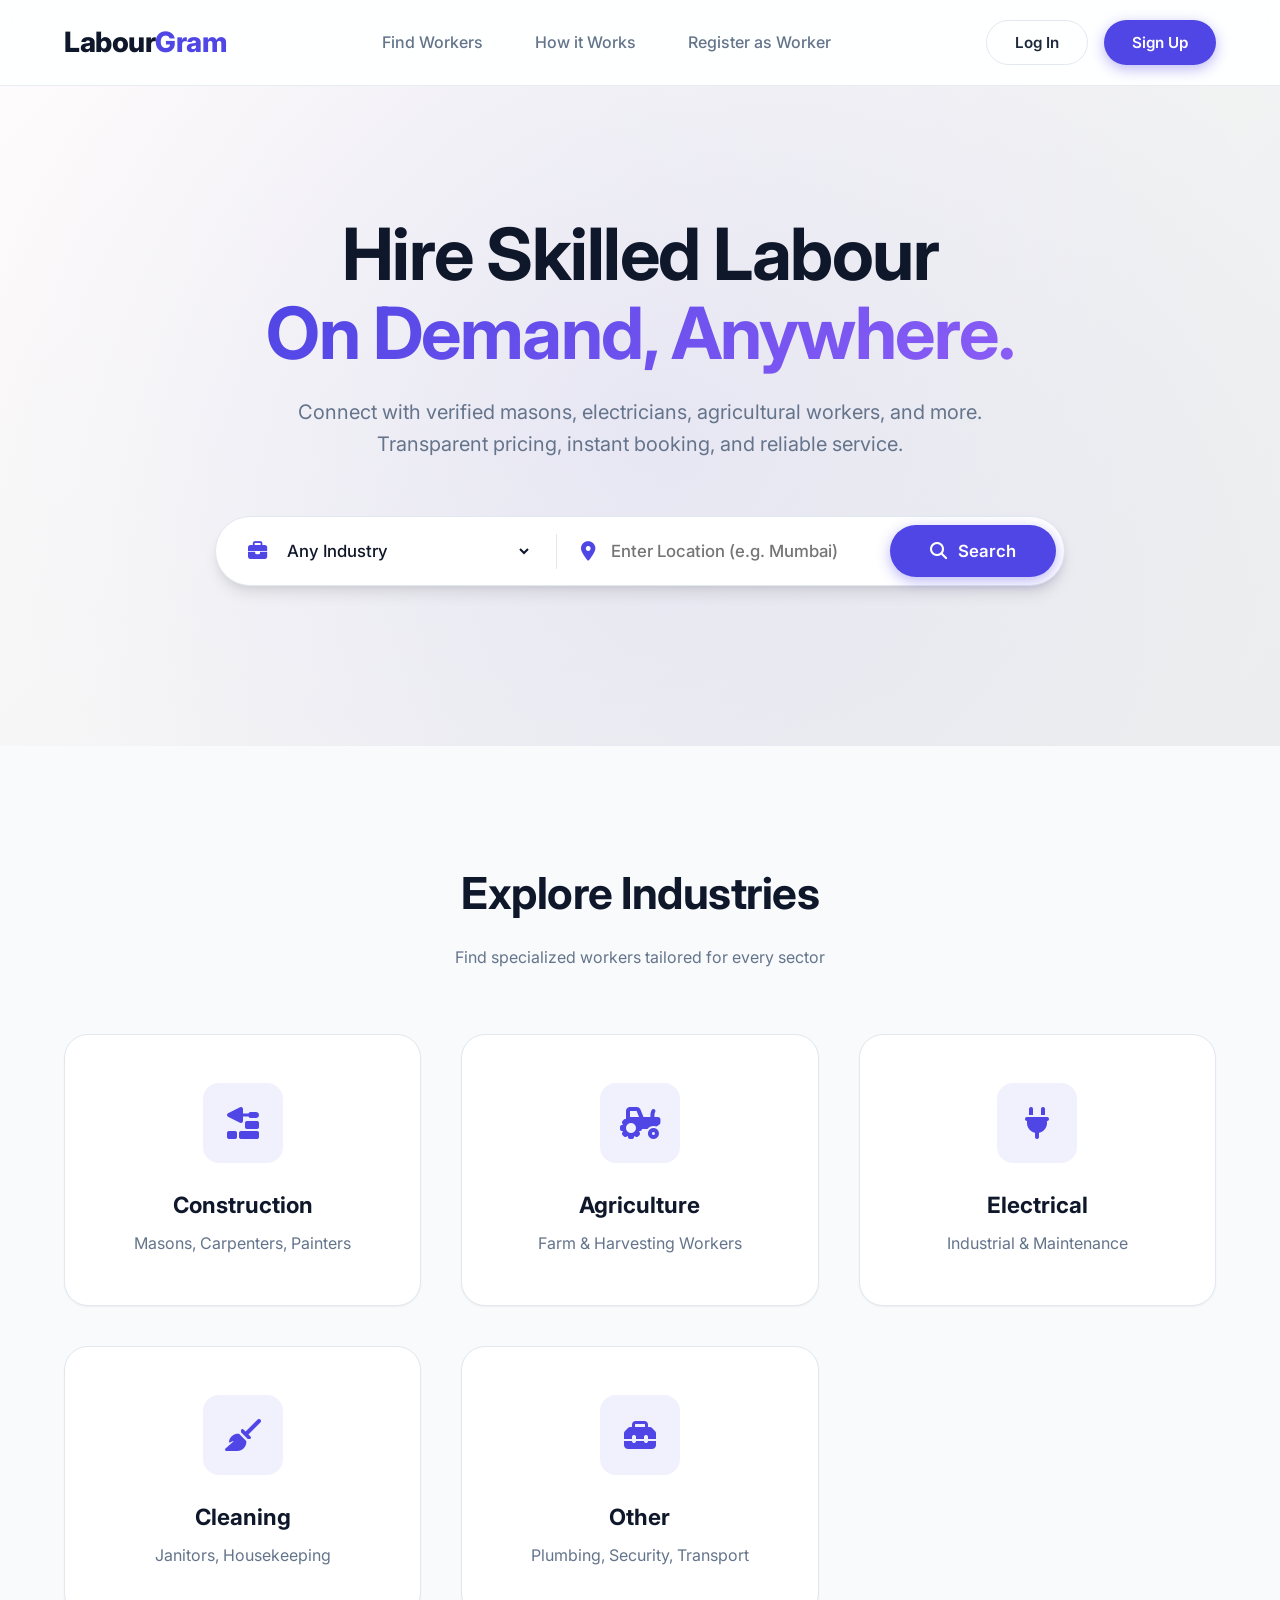
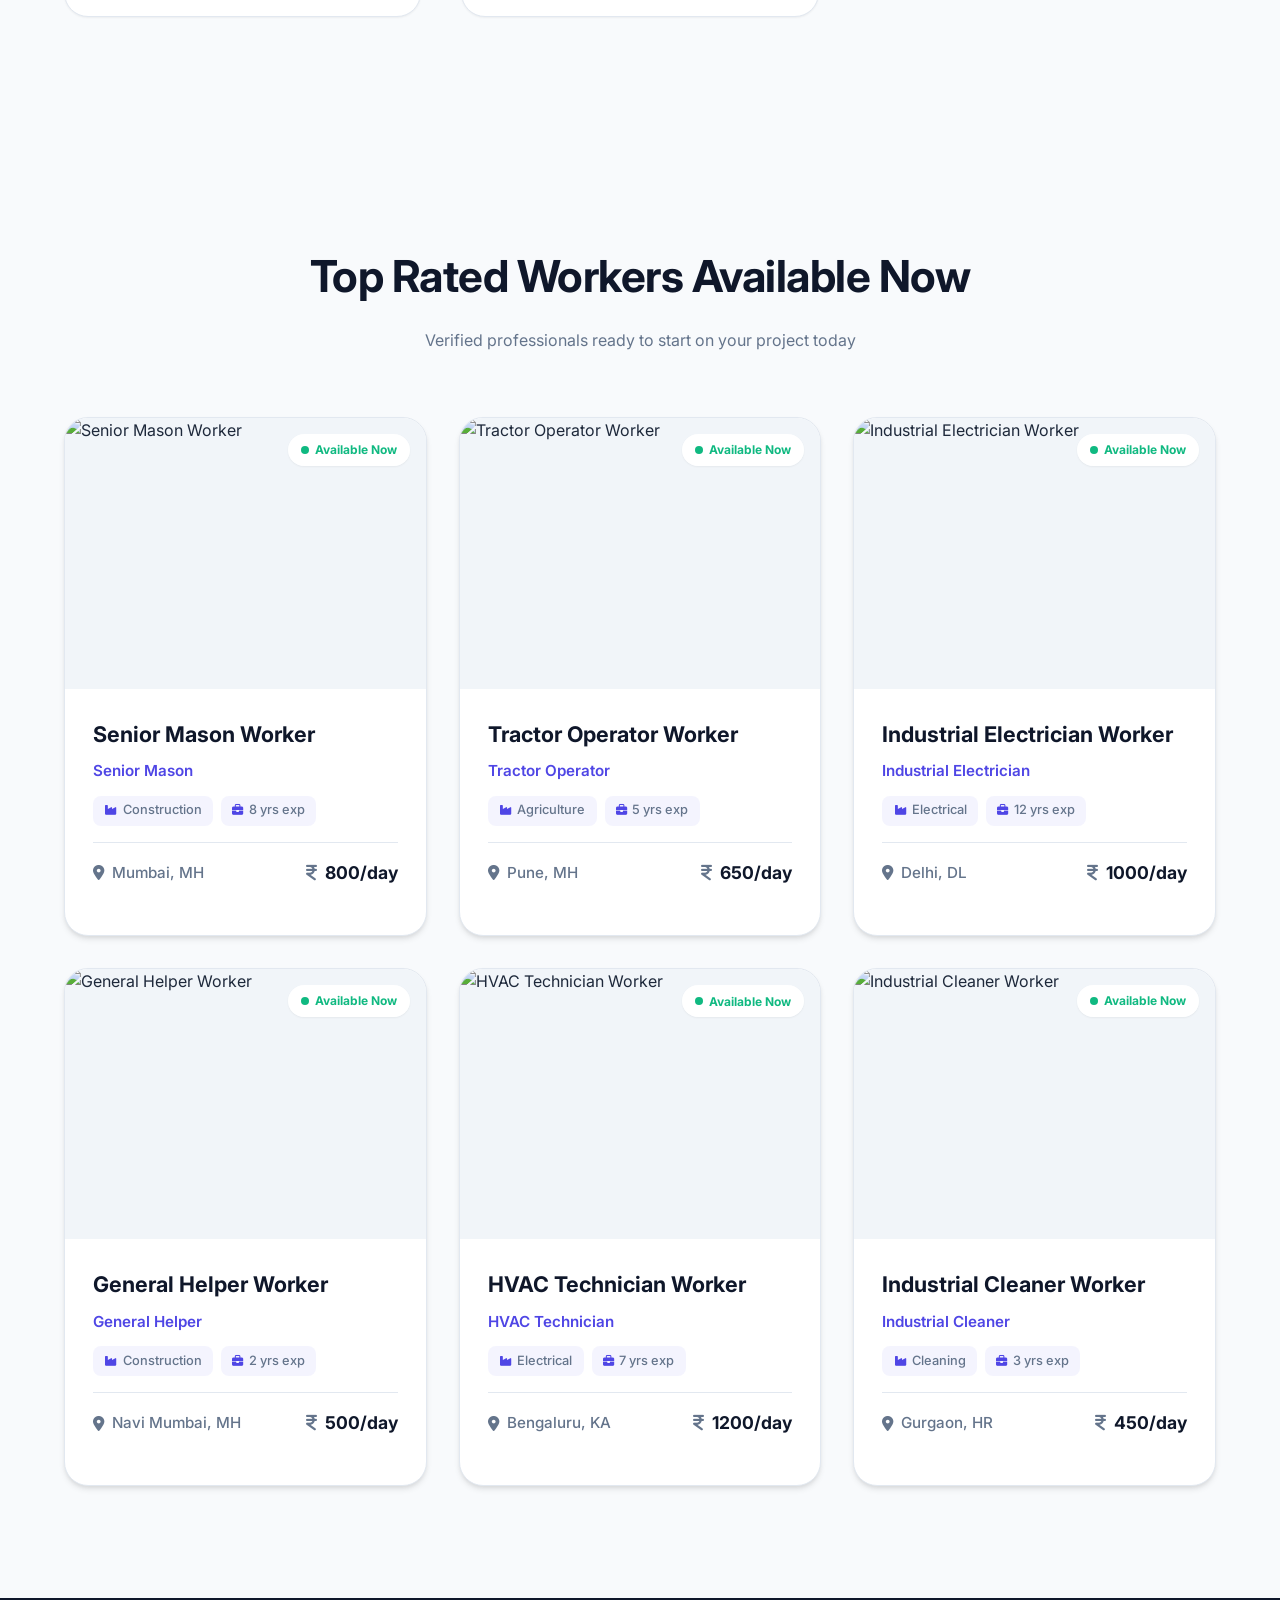
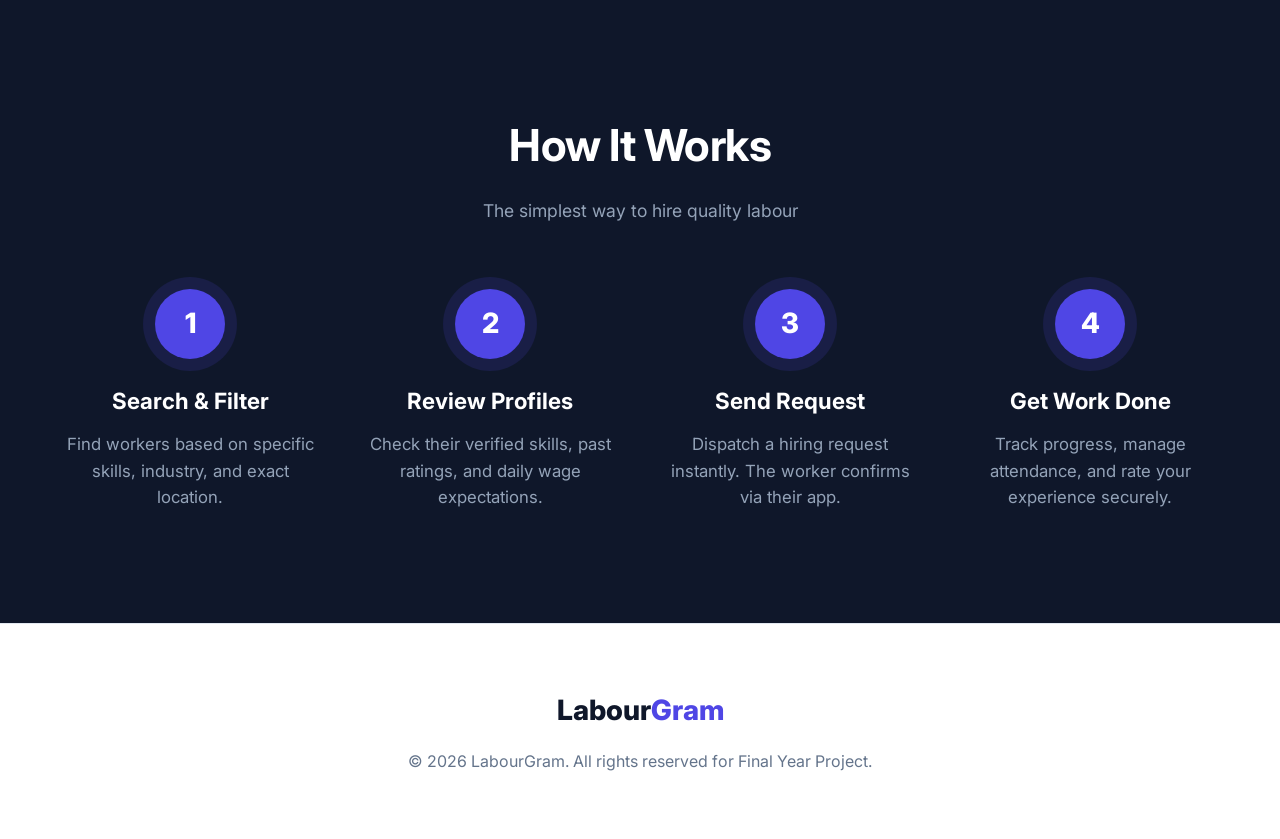
==== commit 77916d2d: "fix: updated agency portfolio to use image upload grid like individual workers, and force cache bust" ====
--- a/frontend/index.html
+++ b/frontend/index.html
@@ -97,7 +97,7 @@
             <p>Verified professionals ready to start on your project today</p>
         </div>
         <div class="worker-grid" id="workerGrid">
-            <!-- Workers injected by script.js?v=2 -->
+            <!-- Workers injected by script.js?v=3 -->
         </div>
         <div class="no-workers" id="noWorkersMsg" style="display:none;">
             <i class="fa-solid fa-users-slash"></i>
@@ -261,6 +261,6 @@
     <!-- ===== TOAST NOTIFICATION ===== -->
     <div class="toast" id="toast"></div>
 
-    <script src="script.js?v=2"></script>
+    <script src="script.js?v=3"></script>
 </body>
 </html>
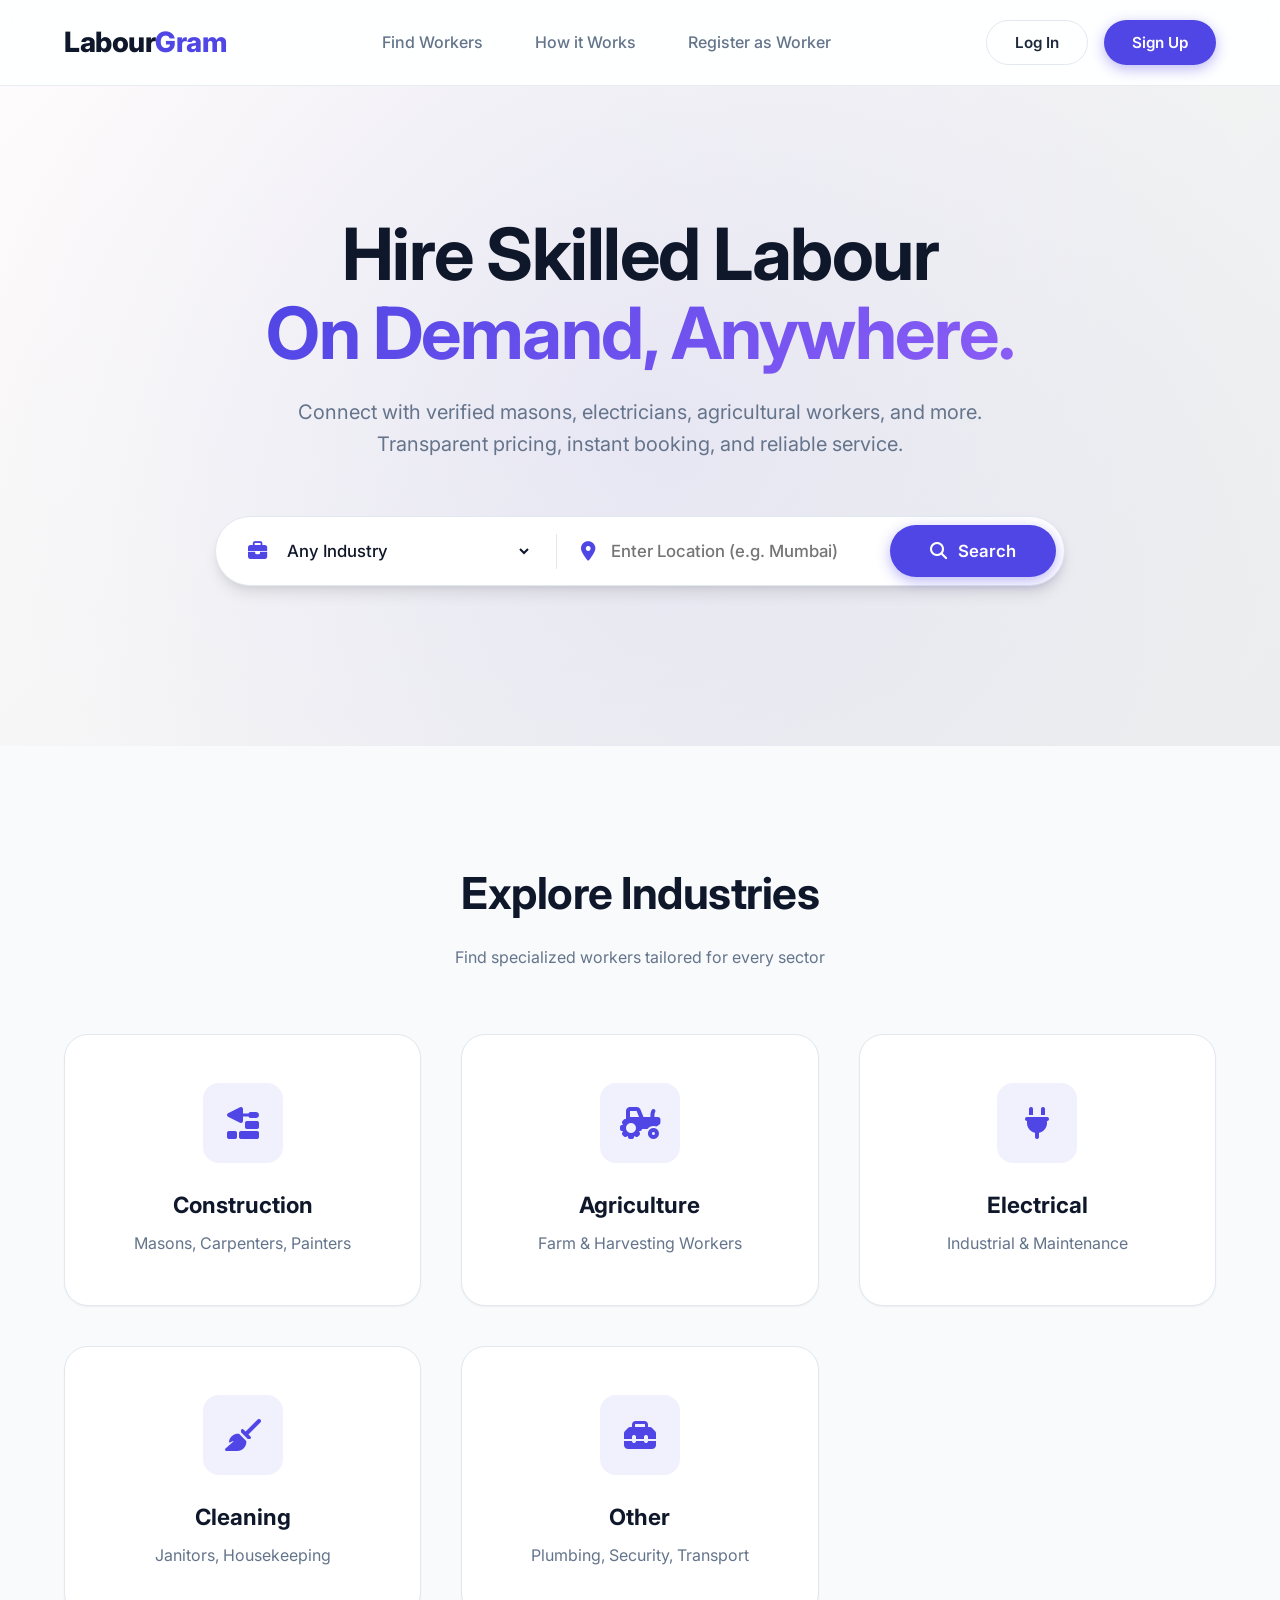
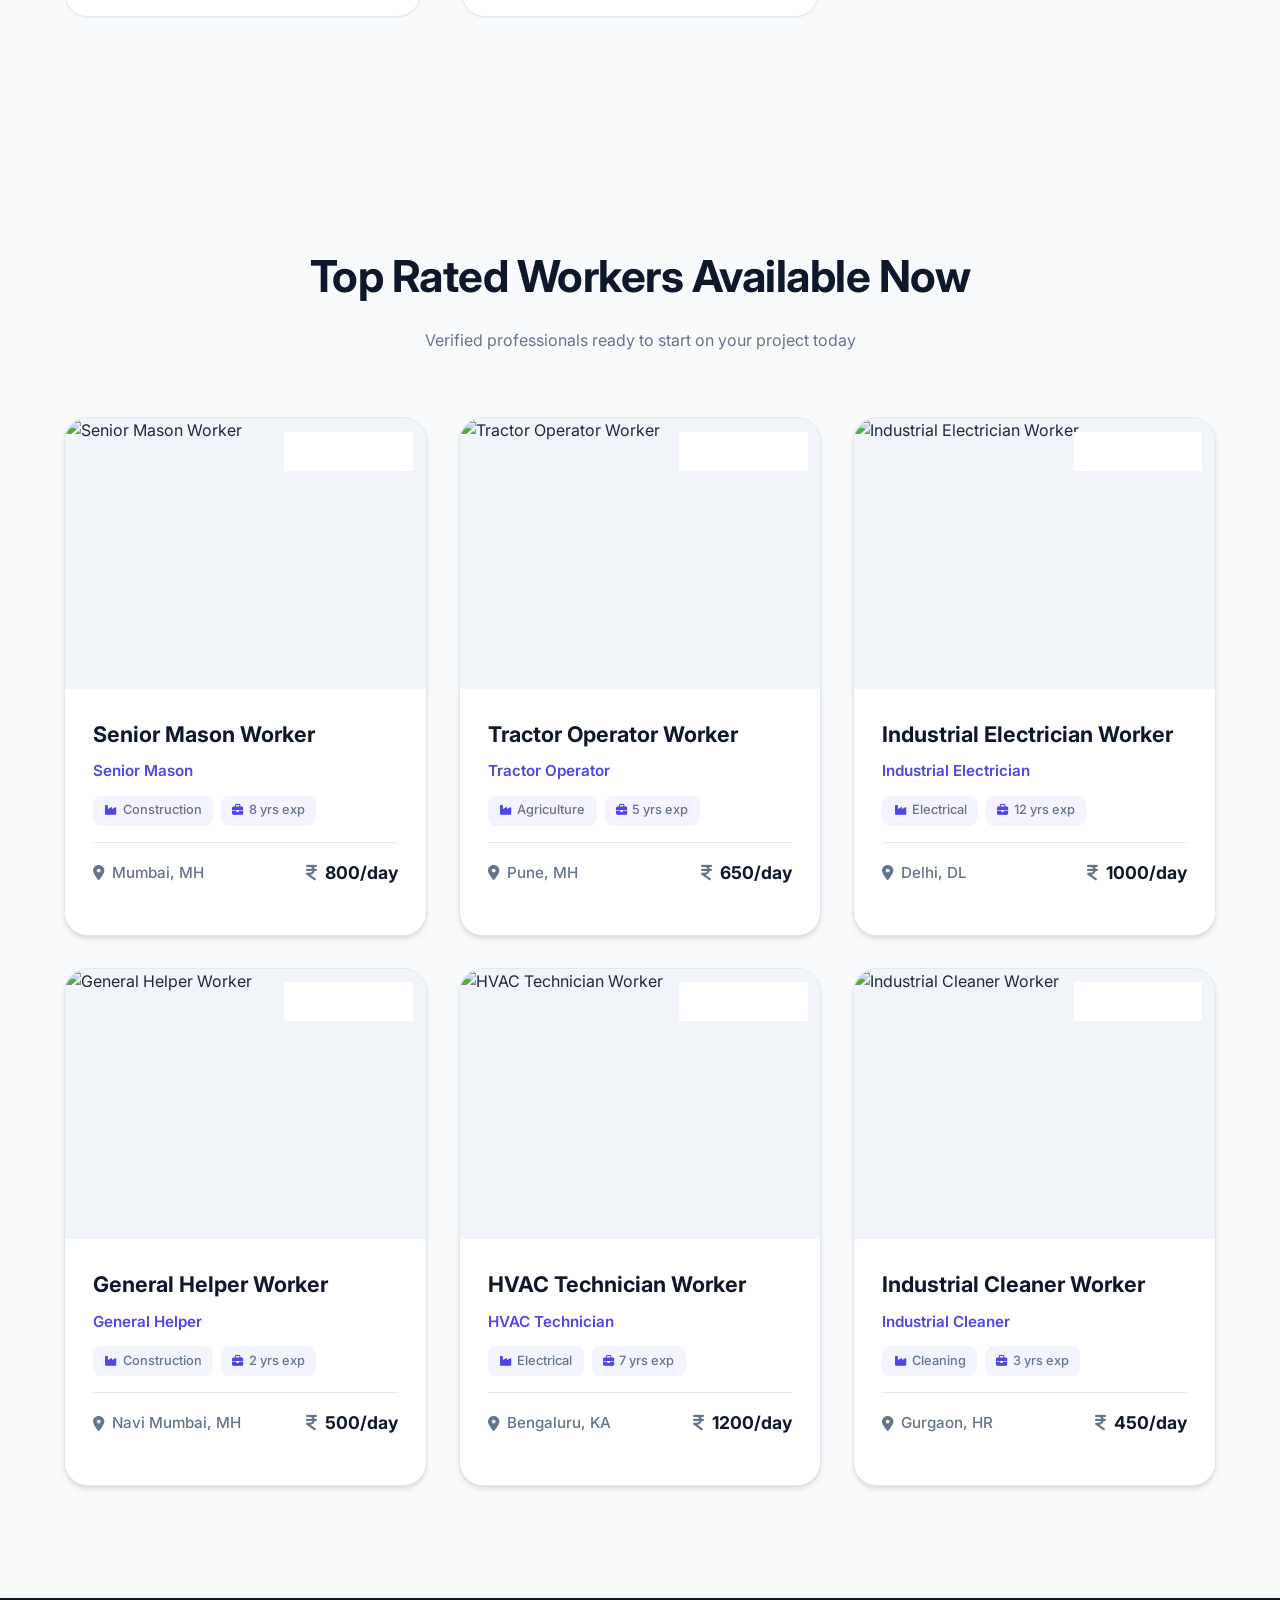
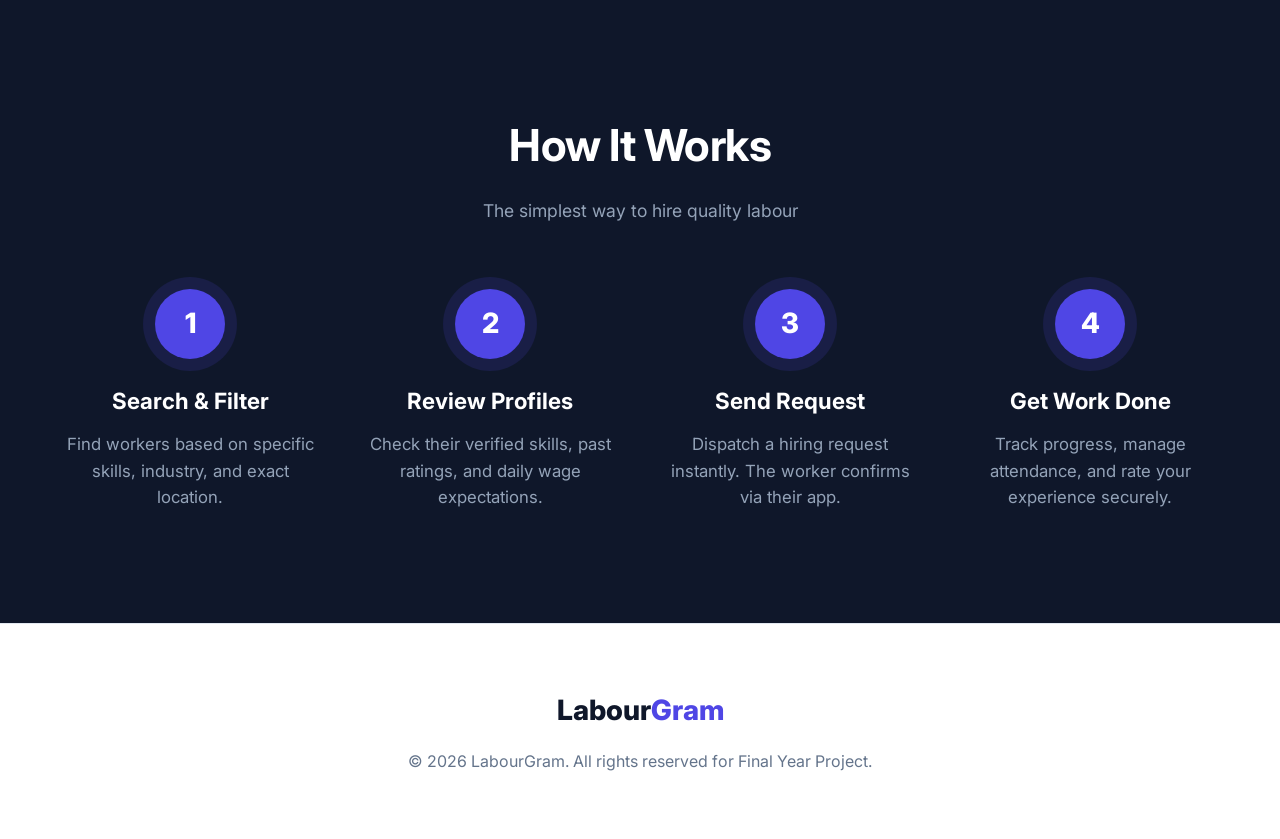
==== commit 0f3fa6ba: "fix: chat UI now displays worker name instead of agency name, and request buttons on agency workers " ====
--- a/frontend/index.html
+++ b/frontend/index.html
@@ -97,7 +97,7 @@
             <p>Verified professionals ready to start on your project today</p>
         </div>
         <div class="worker-grid" id="workerGrid">
-            <!-- Workers injected by script.js?v=3 -->
+            <!-- Workers injected by script.js?v=4 -->
         </div>
         <div class="no-workers" id="noWorkersMsg" style="display:none;">
             <i class="fa-solid fa-users-slash"></i>
@@ -261,6 +261,6 @@
     <!-- ===== TOAST NOTIFICATION ===== -->
     <div class="toast" id="toast"></div>
 
-    <script src="script.js?v=3"></script>
+    <script src="script.js?v=4"></script>
 </body>
 </html>
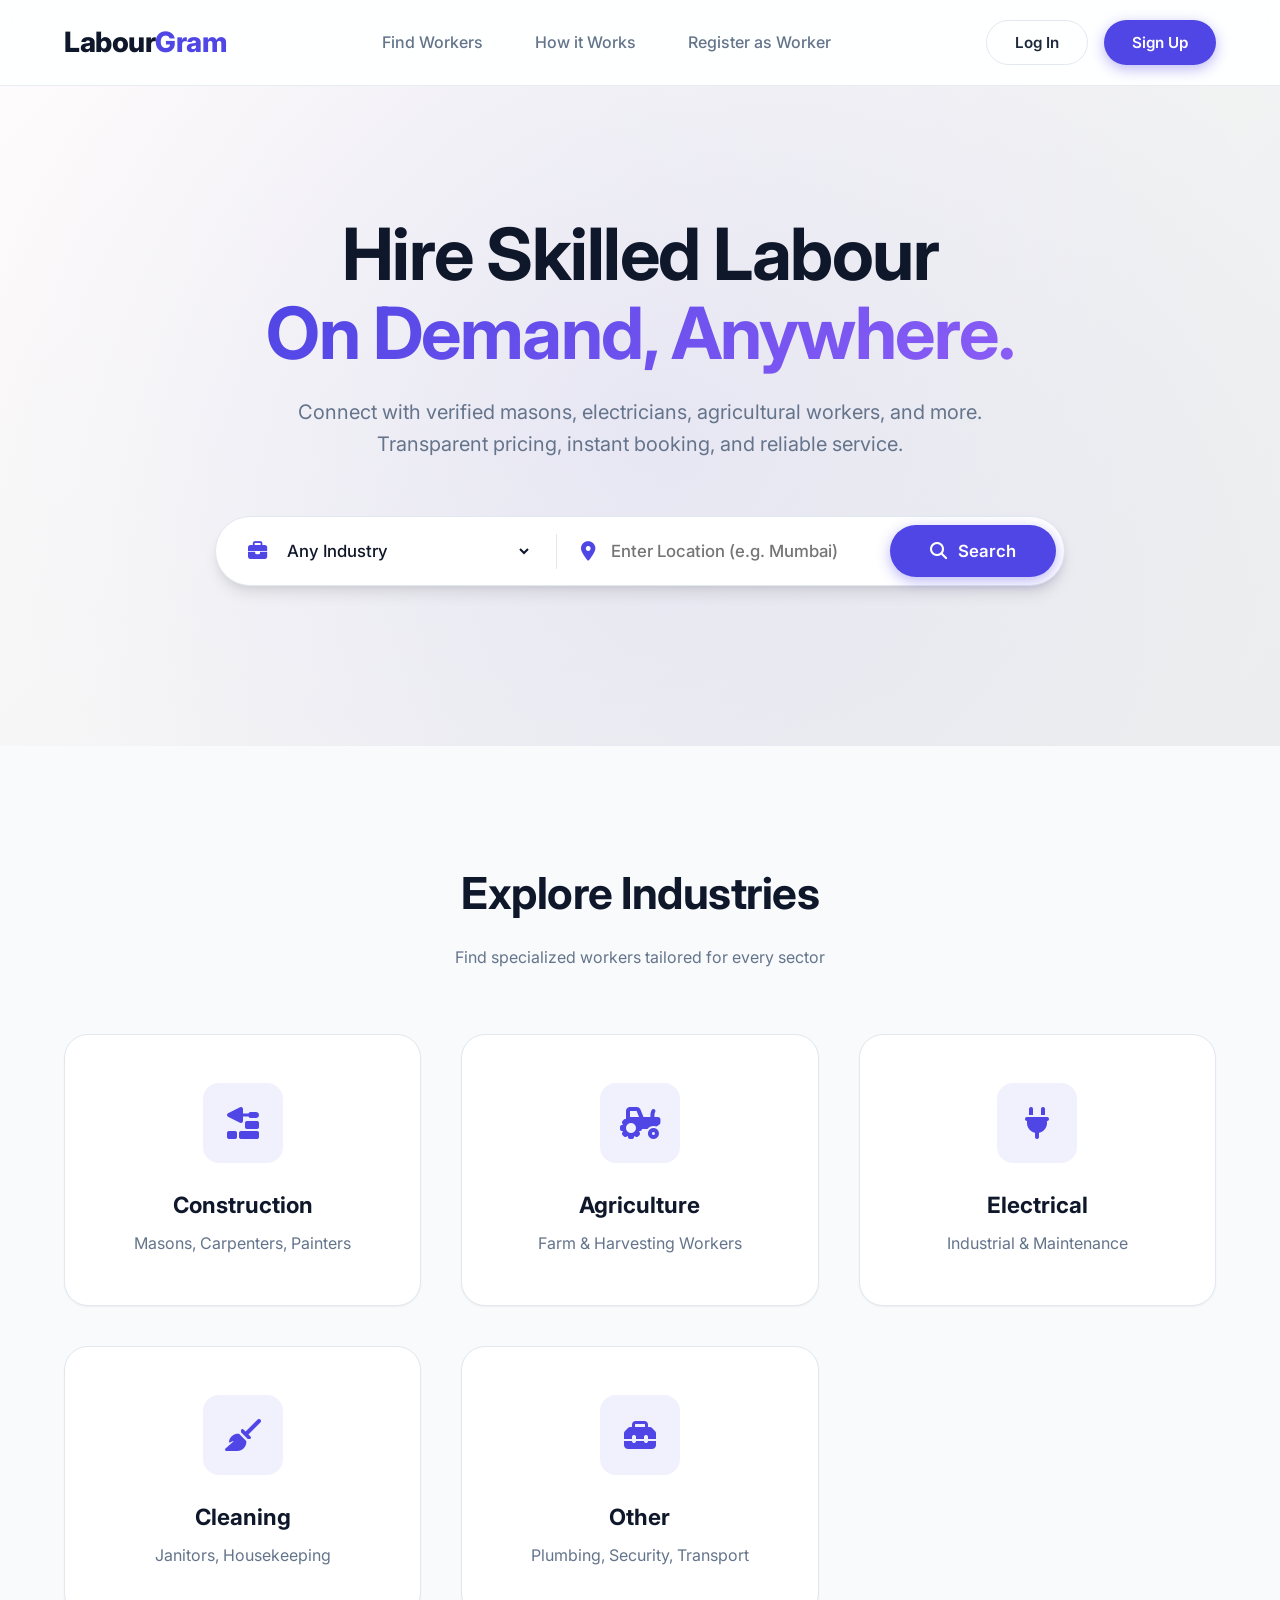
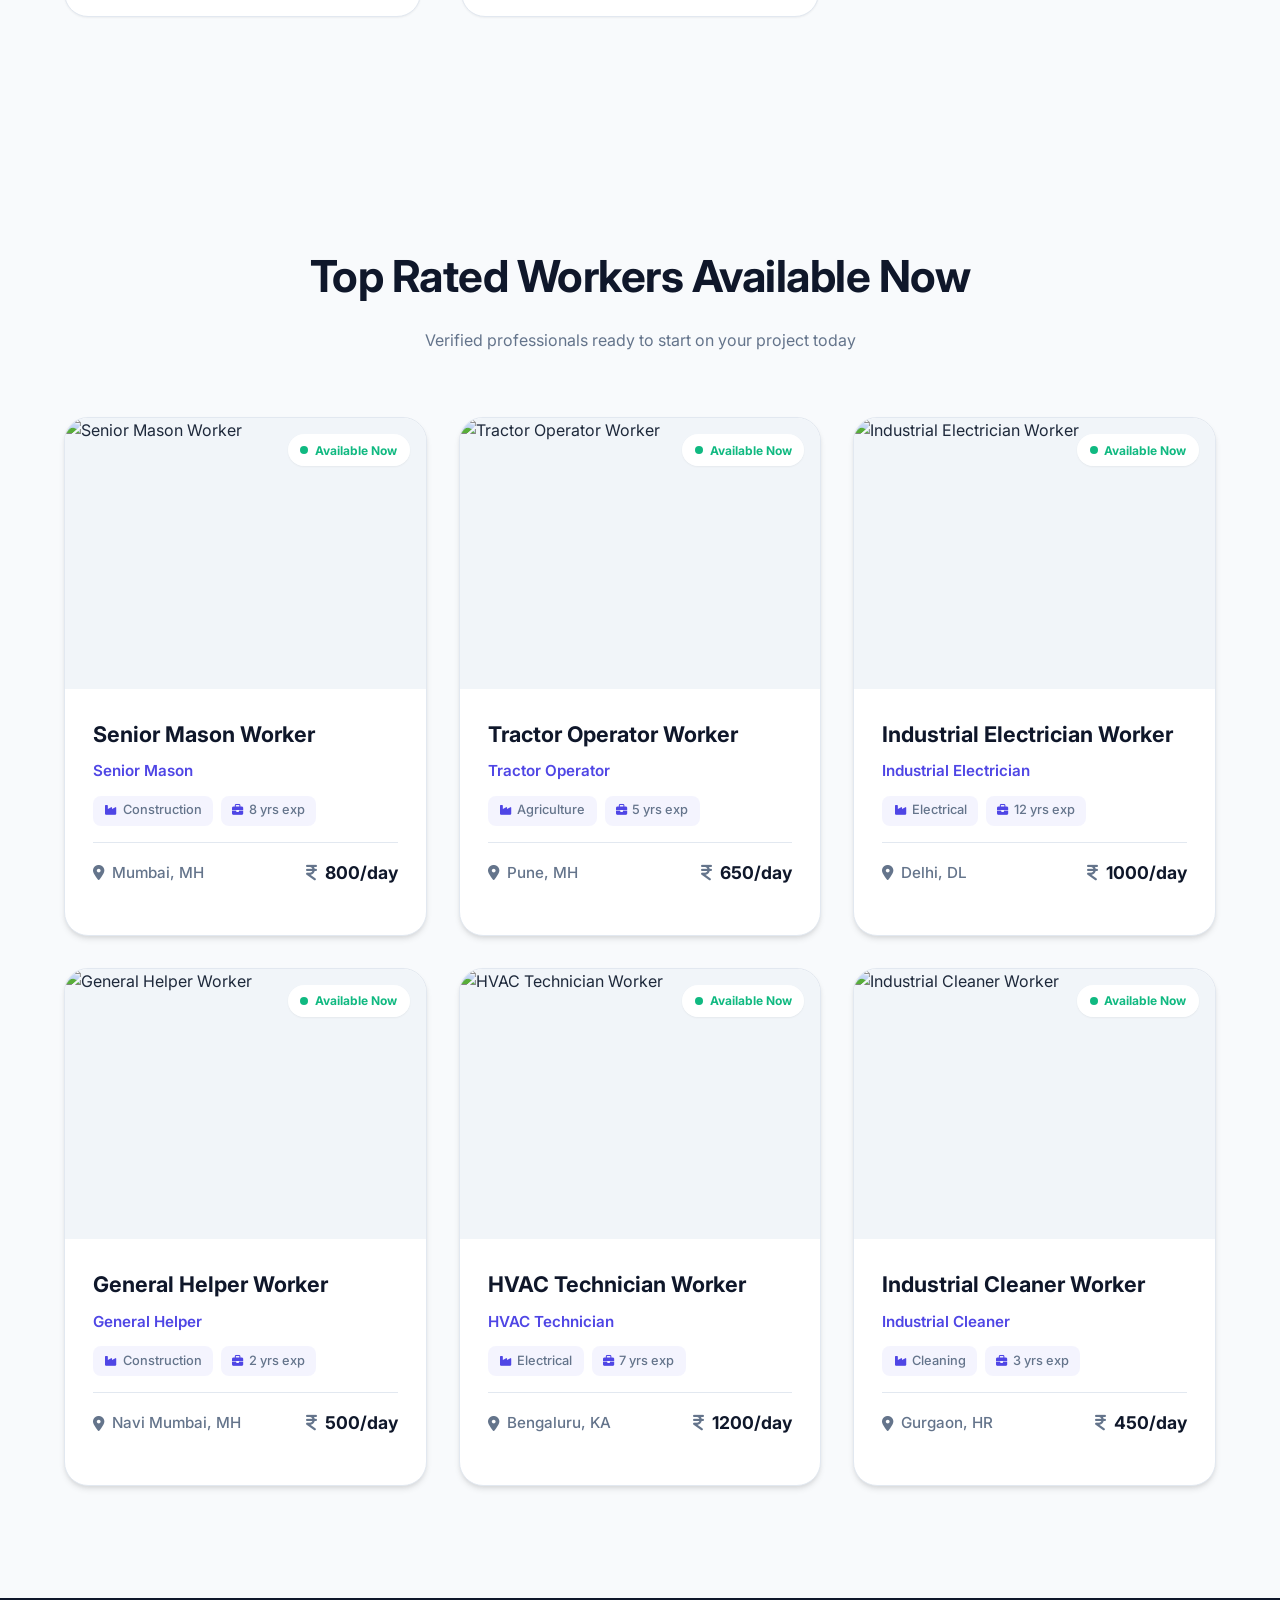
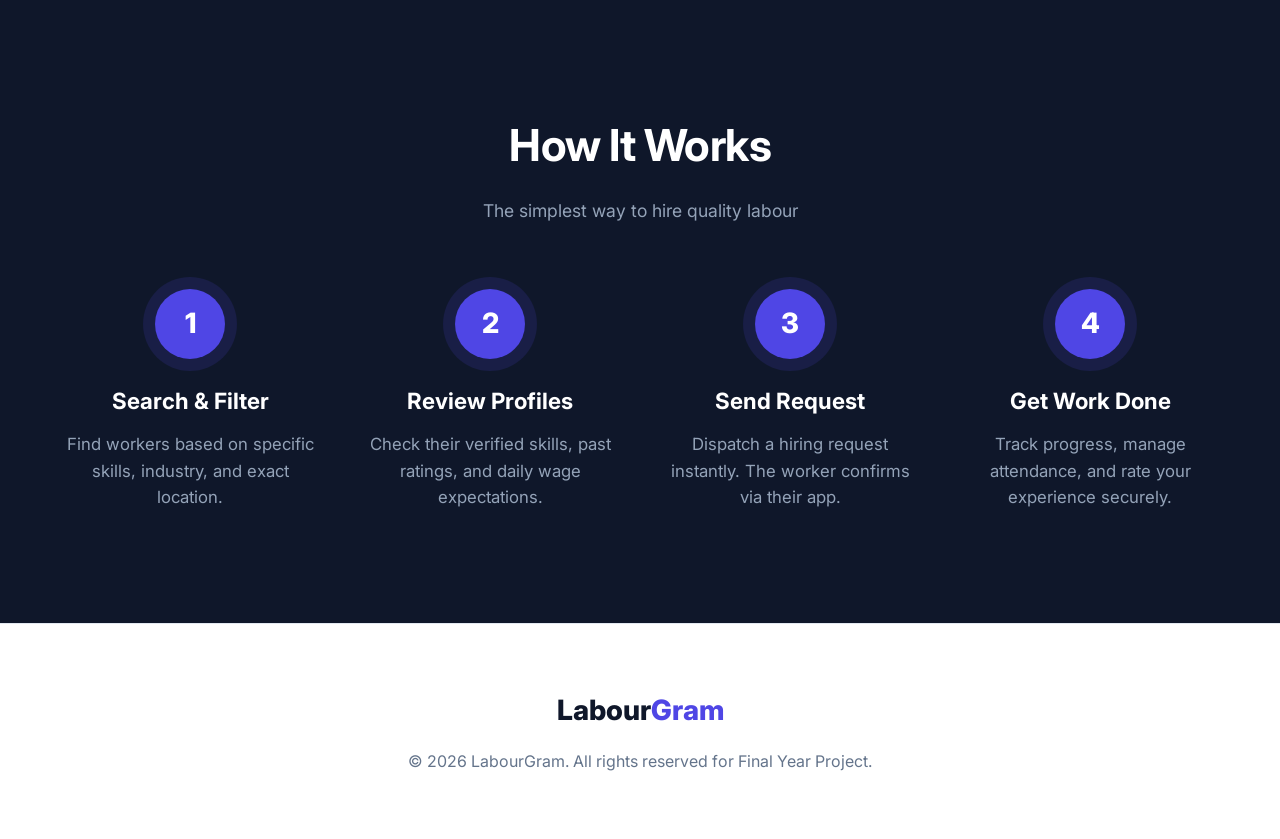
==== commit a830777b: "fix: comprehensive mobile UI overhaul. Fixed auth buttons overflow, dashboard tab bar design, worker" ====
--- a/frontend/index.html
+++ b/frontend/index.html
@@ -4,7 +4,7 @@
     <meta charset="UTF-8">
     <meta name="viewport" content="width=device-width, initial-scale=1.0">
     <title>LabourGram - Find & Hire Reliable Labour</title>
-    <link rel="stylesheet" href="style.css">
+    <link rel="stylesheet" href="style.css?v=5">
     <link href="https://fonts.googleapis.com/css2?family=Inter:wght@300;400;500;600;700;800&display=swap" rel="stylesheet">
     <link rel="stylesheet" href="https://cdnjs.cloudflare.com/ajax/libs/font-awesome/6.4.0/css/all.min.css">
 </head>
@@ -97,7 +97,7 @@
             <p>Verified professionals ready to start on your project today</p>
         </div>
         <div class="worker-grid" id="workerGrid">
-            <!-- Workers injected by script.js?v=4 -->
+            <!-- Workers injected by script.js?v=5 -->
         </div>
         <div class="no-workers" id="noWorkersMsg" style="display:none;">
             <i class="fa-solid fa-users-slash"></i>
@@ -261,6 +261,6 @@
     <!-- ===== TOAST NOTIFICATION ===== -->
     <div class="toast" id="toast"></div>
 
-    <script src="script.js?v=4"></script>
+    <script src="script.js?v=5"></script>
 </body>
 </html>
--- a/frontend/style.css
+++ b/frontend/style.css
@@ -598,11 +598,22 @@
     .search-box { flex-direction: column; border-radius: 1.5rem; padding: 1.5rem; }
     .divider { width: 100%; height: 1px; margin: 1rem 0; }
     .search-btn { width: 100%; margin-top: 1rem; border-radius: 1rem; }
-    .hero h1 { font-size: 3rem; }
+    .hero h1 { font-size: 2.5rem; }
+    .hero p { font-size: 1rem; }
     .nav-links { display: none; }
-    .user-menu { gap: 0.5rem; }
+    .navbar { padding: 1rem; flex-wrap: wrap; gap: 1rem; }
+    .auth-buttons { display: flex; flex-direction: row; width: 100%; justify-content: center; gap: 0.5rem; }
+    .auth-buttons .btn { flex: 1; padding: 0.5rem; font-size: 0.9rem; }
+    .user-menu { flex-direction: column; width: 100%; gap: 0.5rem; text-align: center; }
+    .user-menu .btn { width: 100%; }
     .user-greeting { display: none; }
-    .modal { padding: 2rem; width: 95%; }
+    .modal { padding: 1.5rem; width: 95%; max-height: 90vh; overflow-y: auto; }
+}
+@media (max-width: 600px) {
+    .industry-grid { grid-template-columns: 1fr; }
+    .worker-grid { grid-template-columns: 1fr; }
+    .hero { padding: 3rem 1rem; }
+    .form-group input, .form-group select, .form-group textarea { font-size: 16px; } /* Prevents iOS zoom */
 }
 
 /* Chat UI */
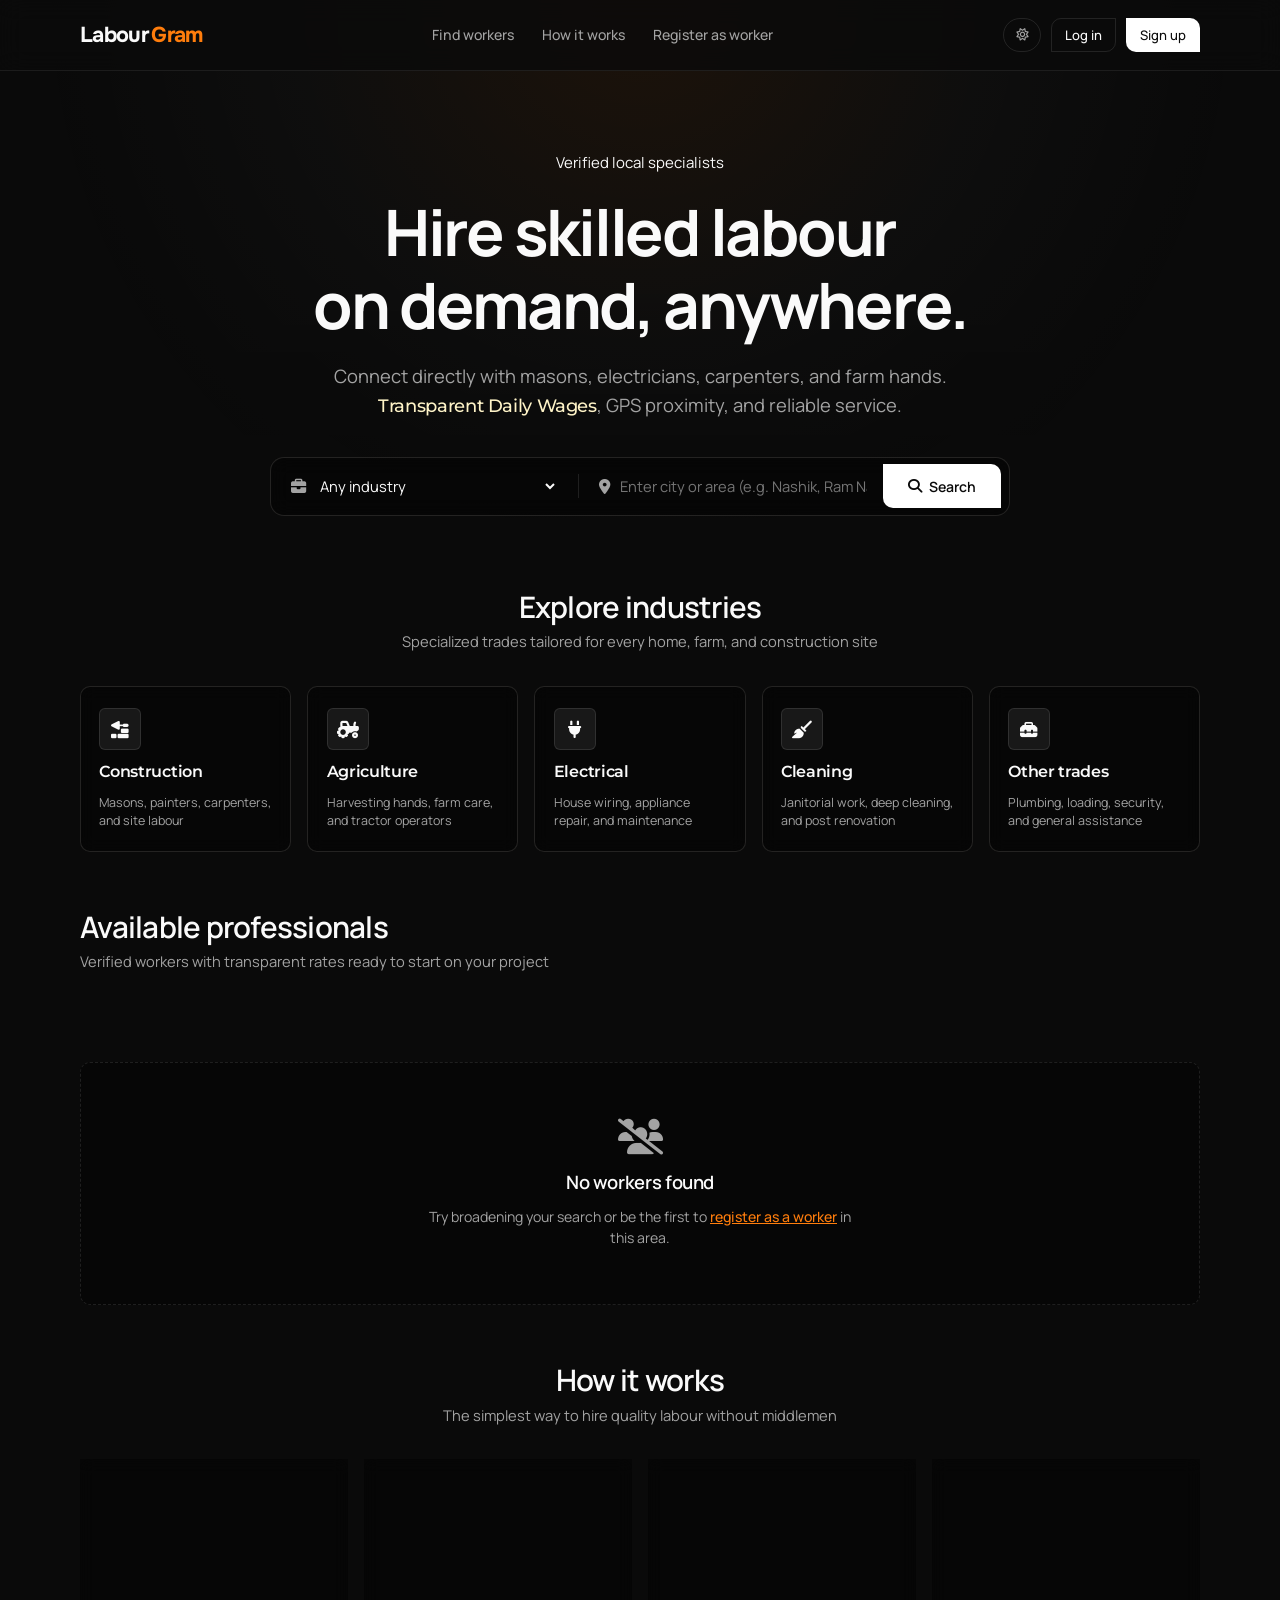
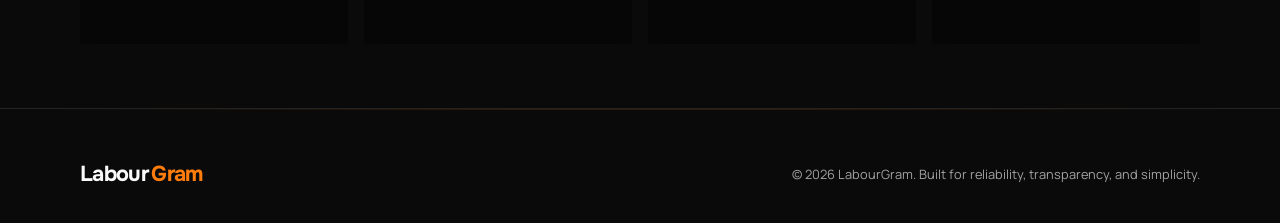
==== commit 7e3e64dd: "feat(ui): overhaul frontend with ChaiUI design system, dual themes, and responsive layouts" ====
--- a/frontend/index.html
+++ b/frontend/index.html
@@ -1,259 +1,367 @@
 <!DOCTYPE html>
-<html lang="en">
+<html lang="en" class="dark">
 <head>
     <meta charset="UTF-8">
     <meta name="viewport" content="width=device-width, initial-scale=1.0">
     <title>LabourGram - Find & Hire Reliable Labour</title>
-    <link rel="stylesheet" href="style.css?v=5">
-    <link href="https://fonts.googleapis.com/css2?family=Inter:wght@300;400;500;600;700;800&display=swap" rel="stylesheet">
+    <link rel="stylesheet" href="style.css?v=20">
     <link rel="stylesheet" href="https://cdnjs.cloudflare.com/ajax/libs/font-awesome/6.4.0/css/all.min.css">
+    <script src="theme.js"></script>
 </head>
 <body>
-    <nav class="navbar">
-        <div class="logo">Labour<span>Gram</span></div>
-        <div class="nav-links">
-            <a href="#workers-section">Find Workers</a>
-            <a href="#how-it-works">How it Works</a>
-            <a href="#" onclick="showRegisterModal('provider')">Register as Worker</a>
-        </div>
-        <!-- Shown when logged OUT -->
-        <div class="auth-buttons" id="authButtons">
-            <button class="btn btn-secondary" onclick="showLoginModal()">Log In</button>
-            <button class="btn btn-primary" onclick="showRegisterModal('customer')">Sign Up</button>
-        </div>
-        <div class="user-menu" id="userMenu" style="display:none;">
-            <span class="user-greeting" id="userGreeting"></span>
-            <button class="btn btn-secondary btn-sm" onclick="window.location.href='dashboard.html'"><i class="fa-solid fa-chart-line"></i> My Dashboard <span class="badge hidden" id="navBadge">0</span></button>
-            <button class="btn btn-secondary btn-sm btn-logout" onclick="logoutUser()"><i class="fa-solid fa-right-from-bracket"></i> Logout</button>
-        </div>
-    </nav>
-
-    <header class="hero">
-        <div class="hero-content">
-            <h1>Hire Skilled Labour<br><span>On Demand, Anywhere.</span></h1>
-            <p>Connect with verified masons, electricians, agricultural workers, and more. Transparent pricing, instant booking, and reliable service.</p>
-            
-            <div class="search-box">
-                <div class="search-field">
-                    <i class="fa-solid fa-briefcase"></i>
-                    <select id="industryFilter">
-                        <option value="">Any Industry</option>
-                        <option value="construction">Construction</option>
-                        <option value="agriculture">Agriculture</option>
-                        <option value="cleaning">Cleaning</option>
-                        <option value="electrical">Electrical</option>
-                        <option value="other">Other</option>
-                    </select>
-                </div>
-                <div class="divider"></div>
-                <div class="search-field">
-                    <i class="fa-solid fa-location-dot"></i>
-                    <input type="text" id="locationFilter" placeholder="Enter Location (e.g. Mumbai)">
-                </div>
-                <button class="btn btn-primary search-btn" onclick="searchWorkers()">
-                    <i class="fa-solid fa-magnifying-glass" style="color:white; margin-right:5px;"></i> Search
+    <div class="chai-backdrop"></div>
+
+    <!-- Navigation Bar -->
+    <header class="header">
+        <div class="header-inner">
+            <a href="index.html" class="logo">
+                Labour<span>Gram</span>
+            </a>
+
+            <nav class="nav-links">
+                <a href="#workers-section">Find workers</a>
+                <a href="#how-it-works">How it works</a>
+                <a href="#" onclick="showRegisterModal('provider')">Register as worker</a>
+            </nav>
+
+            <div class="auth-buttons" id="authButtons">
+                <button type="button" class="theme-toggle-btn" onclick="toggleTheme()" aria-label="Toggle theme" title="Toggle theme">
+                    <i class="fa-regular fa-sun"></i>
                 </button>
+                <button type="button" class="btn btn-secondary btn-sm" onclick="showLoginModal()">Log in</button>
+                <button type="button" class="btn btn-asym btn-sm" onclick="showRegisterModal('customer')">Sign up</button>
+            </div>
+
+            <div class="user-menu" id="userMenu" style="display:none;">
+                <button type="button" class="theme-toggle-btn" onclick="toggleTheme()" aria-label="Toggle theme" title="Toggle theme">
+                    <i class="fa-regular fa-sun"></i>
+                </button>
+                <span class="user-greeting" id="userGreeting"></span>
+                <button type="button" class="btn btn-secondary btn-sm" onclick="window.location.href='dashboard.html'">
+                    <i class="fa-solid fa-chart-line"></i> Dashboard <span class="badge hidden" id="navBadge">0</span>
+                </button>
+                <button type="button" class="btn btn-ghost btn-sm btn-logout" onclick="logoutUser()">
+                    <i class="fa-solid fa-right-from-bracket"></i> Logout
+                </button>
             </div>
         </div>
     </header>
 
-    <section class="industries">
-        <div class="section-header">
-            <h2>Explore Industries</h2>
-            <p>Find specialized workers tailored for every sector</p>
-        </div>
-        <div class="industry-grid">
-            <div class="industry-card" onclick="filterByIndustry('construction')">
-                <div class="icon"><i class="fa-solid fa-trowel-bricks"></i></div>
-                <h3>Construction</h3>
-                <p>Masons, Carpenters, Painters</p>
-            </div>
-            <div class="industry-card" onclick="filterByIndustry('agriculture')">
-                <div class="icon"><i class="fa-solid fa-tractor"></i></div>
-                <h3>Agriculture</h3>
-                <p>Farm & Harvesting Workers</p>
-            </div>
-            <div class="industry-card" onclick="filterByIndustry('electrical')">
-                <div class="icon"><i class="fa-solid fa-plug"></i></div>
-                <h3>Electrical</h3>
-                <p>Industrial & Maintenance</p>
-            </div>
-            <div class="industry-card" onclick="filterByIndustry('cleaning')">
-                <div class="icon"><i class="fa-solid fa-broom"></i></div>
-                <h3>Cleaning</h3>
-                <p>Janitors, Housekeeping</p>
-            </div>
-            <div class="industry-card" onclick="filterByIndustry('other')">
-                <div class="icon"><i class="fa-solid fa-toolbox"></i></div>
-                <h3>Other</h3>
-                <p>Plumbing, Security, Transport</p>
-            </div>
-        </div>
-    </section>
-
-    <section class="featured-workers" id="workers-section">
-        <div class="section-header">
-            <h2>Top Rated Workers Available Now</h2>
-            <p>Verified professionals ready to start on your project today</p>
-        </div>
-        <div class="worker-grid" id="workerGrid">
-            <!-- Workers injected by script.js?v=5 -->
-        </div>
-        <div class="no-workers" id="noWorkersMsg" style="display:none;">
-            <i class="fa-solid fa-users-slash"></i>
-            <h3>No workers found</h3>
-            <p>Try a different search or be the first to <a href="#" onclick="showRegisterModal('provider')">register as a worker</a>!</p>
-        </div>
-    </section>
-
-    <section class="how-it-works" id="how-it-works">
-        <div class="section-header">
-            <h2>How It Works</h2>
-            <p style="color: #94A3B8; font-size: 1.1rem; margin-top: 10px;">The simplest way to hire quality labour</p>
-        </div>
-        <div class="steps-grid">
-            <div class="step">
-                <div class="step-number">1</div>
-                <h3>Search & Filter</h3>
-                <p>Find workers based on specific skills, industry, and exact location.</p>
-            </div>
-            <div class="step">
-                <div class="step-number">2</div>
-                <h3>Review Profiles</h3>
-                <p>Check their verified skills, past ratings, and daily wage expectations.</p>
-            </div>
-            <div class="step">
-                <div class="step-number">3</div>
-                <h3>Send Request</h3>
-                <p>Dispatch a hiring request instantly. The worker confirms via their app.</p>
-            </div>
-            <div class="step">
-                <div class="step-number">4</div>
-                <h3>Get Work Done</h3>
-                <p>Track progress, manage attendance, and rate your experience securely.</p>
-            </div>
-        </div>
-    </section>
-
-    <footer>
-        <div class="footer-content">
-            <div class="footer-brand">Labour<span>Gram</span></div>
-            <p>© 2026 LabourGram. All rights reserved for Final Year Project.</p>
+    <!-- Main Content -->
+    <main class="page-container">
+
+        <!-- Hero Section -->
+        <section class="hero">
+            <div class="hero-inner">
+                <div class="badge-glint">
+                    <span class="badge-dot"></span>
+                    Verified local specialists
+                </div>
+
+                <h1>Hire skilled labour<br>on demand, anywhere.</h1>
+                
+                <p class="hero-lead">
+                    Connect directly with masons, electricians, carpenters, and farm hands. <span class="highlight">Transparent daily wages</span>, GPS proximity, and reliable service.
+                </p>
+
+                <!-- Search Toolbar -->
+                <div class="search-toolbar">
+                    <div class="search-field-item">
+                        <i class="fa-solid fa-briefcase"></i>
+                        <select id="industryFilter" aria-label="Select industry">
+                            <option value="">Any industry</option>
+                            <option value="construction">Construction</option>
+                            <option value="agriculture">Agriculture</option>
+                            <option value="cleaning">Cleaning</option>
+                            <option value="electrical">Electrical</option>
+                            <option value="other">Other trades</option>
+                        </select>
+                    </div>
+
+                    <div class="search-divider"></div>
+
+                    <div class="search-field-item">
+                        <i class="fa-solid fa-location-dot"></i>
+                        <input type="text" id="locationFilter" placeholder="Enter city or area (e.g. Nashik, Ram Nagar)">
+                    </div>
+
+                    <button type="button" class="btn btn-asym search-btn" onclick="searchWorkers(true)">
+                        <i class="fa-solid fa-magnifying-glass"></i> Search
+                    </button>
+                </div>
+            </div>
+        </section>
+
+        <!-- Industry Categories -->
+        <section class="section">
+            <div class="section-head centered">
+                <h2>Explore industries</h2>
+                <p>Specialized trades tailored for every home, farm, and construction site</p>
+            </div>
+
+            <div class="industry-grid">
+                <div class="card-chai industry-card" onclick="filterByIndustry('construction')">
+                    <div class="industry-icon"><i class="fa-solid fa-trowel-bricks"></i></div>
+                    <h3>Construction</h3>
+                    <p>Masons, painters, carpenters, and site labour</p>
+                </div>
+                <div class="card-chai industry-card" onclick="filterByIndustry('agriculture')">
+                    <div class="industry-icon"><i class="fa-solid fa-tractor"></i></div>
+                    <h3>Agriculture</h3>
+                    <p>Harvesting hands, farm care, and tractor operators</p>
+                </div>
+                <div class="card-chai industry-card" onclick="filterByIndustry('electrical')">
+                    <div class="industry-icon"><i class="fa-solid fa-plug"></i></div>
+                    <h3>Electrical</h3>
+                    <p>House wiring, appliance repair, and maintenance</p>
+                </div>
+                <div class="card-chai industry-card" onclick="filterByIndustry('cleaning')">
+                    <div class="industry-icon"><i class="fa-solid fa-broom"></i></div>
+                    <h3>Cleaning</h3>
+                    <p>Janitorial work, deep cleaning, and post renovation</p>
+                </div>
+                <div class="card-chai industry-card" onclick="filterByIndustry('other')">
+                    <div class="industry-icon"><i class="fa-solid fa-toolbox"></i></div>
+                    <h3>Other trades</h3>
+                    <p>Plumbing, loading, security, and general assistance</p>
+                </div>
+            </div>
+        </section>
+
+        <!-- Featured Workers Grid -->
+        <section class="section" id="workers-section">
+            <div class="section-head">
+                <h2>Available professionals</h2>
+                <p>Verified workers with transparent rates ready to start on your project</p>
+            </div>
+
+            <div class="worker-grid" id="workerGrid">
+                <!-- Injected dynamically by script.js -->
+            </div>
+
+            <div class="no-workers-state" id="noWorkersMsg" style="display:none;">
+                <i class="fa-solid fa-users-slash"></i>
+                <h3>No workers found</h3>
+                <p>Try broadening your search or be the first to <a onclick="showRegisterModal('provider')">register as a worker</a> in this area.</p>
+            </div>
+        </section>
+
+        <!-- How It Works -->
+        <section class="section" id="how-it-works">
+            <div class="section-head centered">
+                <h2>How it works</h2>
+                <p>The simplest way to hire quality labour without middlemen</p>
+            </div>
+
+            <div class="steps-grid">
+                <div class="card-chai step-card">
+                    <div class="step-num">1</div>
+                    <h3>Search by trade & area</h3>
+                    <p>Choose your trade category and filter by exact street or city proximity.</p>
+                </div>
+
+                <div class="card-chai step-card">
+                    <div class="step-num">2</div>
+                    <h3>Inspect verified profiles</h3>
+                    <p>Review Aadhaar verified profiles, portfolio photos, experience, and daily wages.</p>
+                </div>
+
+                <div class="card-chai step-card">
+                    <div class="step-num">3</div>
+                    <h3>Send hiring request</h3>
+                    <p>Specify the work date and proposed daily rate. The worker confirms instantly.</p>
+                </div>
+
+                <div class="card-chai step-card">
+                    <div class="step-num">4</div>
+                    <h3>Coordinate & complete</h3>
+                    <p>Open direct messaging, review GPS directions on Google Maps, and get work done.</p>
+                </div>
+            </div>
+        </section>
+
+    </main>
+
+    <!-- Footer -->
+    <footer class="footer">
+        <div class="page-container">
+            <div class="footer-inner">
+                <div class="logo">Labour<span>Gram</span></div>
+                <p class="footer-copy">© 2026 LabourGram. Built for reliability, transparency, and simplicity.</p>
+            </div>
         </div>
     </footer>
 
     <!-- ===== LOGIN MODAL ===== -->
     <div class="modal-overlay" id="loginModal">
-        <div class="modal">
-            <button class="modal-close" onclick="closeAllModals()">&times;</button>
-            <h2>Welcome Back</h2>
-            <p class="modal-subtitle">Sign in to manage your hiring requests</p>
+        <div class="modal-dialog">
+            <div class="modal-header">
+                <h2>Welcome back</h2>
+                <button type="button" class="modal-close-btn" onclick="closeAllModals()" aria-label="Close dialog">&times;</button>
+            </div>
+            <p class="modal-subtitle">Sign in to manage your hiring requests and chats</p>
             <form id="loginForm" onsubmit="handleLogin(event)">
                 <div class="form-group">
-                    <label>Email</label>
-                    <input type="email" id="loginEmail" required placeholder="you@example.com">
-                </div>
-                <div class="form-group">
-                    <label>Password</label>
-                    <input type="password" id="loginPassword" required placeholder="••••••••">
+                    <label for="loginEmail">Email address</label>
+                    <input type="email" id="loginEmail" required placeholder="you@example.com" autocomplete="username">
+                </div>
+                <div class="form-group">
+                    <label for="loginPassword">Password</label>
+                    <input type="password" id="loginPassword" required placeholder="••••••••" autocomplete="current-password">
                 </div>
                 <div class="form-error" id="loginError"></div>
-                <button type="submit" class="btn btn-primary btn-full" id="loginBtn">Log In</button>
+                <button type="submit" class="btn btn-asym btn-full" id="loginBtn" style="margin-top:0.75rem;">Log in</button>
             </form>
-            <p class="modal-footer-text">Don't have an account? <a href="#" onclick="showRegisterModal('customer')">Sign Up</a></p>
+            <p class="modal-footer-text">Do not have an account? <a href="#" onclick="showRegisterModal('customer')">Sign up</a></p>
         </div>
     </div>
 
     <!-- ===== REGISTER MODAL ===== -->
     <div class="modal-overlay" id="registerModal">
-        <div class="modal">
-            <button class="modal-close" onclick="closeAllModals()">&times;</button>
-            <h2>Create Account</h2>
-            <p class="modal-subtitle">Join LabourGram today</p>
+        <div class="modal-dialog">
+            <div class="modal-header">
+                <h2>Create account</h2>
+                <button type="button" class="modal-close-btn" onclick="closeAllModals()" aria-label="Close dialog">&times;</button>
+            </div>
+            <p class="modal-subtitle">Join LabourGram as a customer or skilled worker</p>
             <form id="registerForm" onsubmit="handleRegister(event)">
                 <div class="form-group">
-                    <label>Full Name</label>
-                    <input type="text" id="regName" required placeholder="Sujit Pardhi">
-                </div>
-                <div class="form-group">
-                    <label>Email</label>
-                    <input type="email" id="regEmail" required placeholder="you@example.com">
-                </div>
-                <div class="form-group">
-                    <label>Password</label>
-                    <input type="password" id="regPassword" required minlength="6" placeholder="Min 6 characters">
-                </div>
-                <div class="form-group">
-                    <label>I am a</label>
+                    <label for="regName">Full name</label>
+                    <input type="text" id="regName" required placeholder="e.g. Rajesh Patil" autocomplete="name">
+                </div>
+                <div class="form-group">
+                    <label for="regEmail">Email address</label>
+                    <input type="email" id="regEmail" required placeholder="you@example.com" autocomplete="email">
+                </div>
+                <div class="form-group">
+                    <label for="regPassword">Password</label>
+                    <input type="password" id="regPassword" required minlength="6" placeholder="Minimum 6 characters" autocomplete="new-password">
+                </div>
+                <div class="form-group">
+                    <label for="regRole">I am registering as</label>
                     <select id="regRole" onchange="toggleProviderFields()">
-                        <option value="customer">Customer (Hiring Labour)</option>
-                        <option value="provider">Individual Worker (Labour)</option>
-                        <option value="agency">Agency / Labour Provider</option>
+                        <option value="customer">Customer (Looking to hire)</option>
+                        <option value="provider">Labour (Looking for work)</option>
                     </select>
                 </div>
+
+                <!-- Location Selection with State, City, and Address Autocomplete -->
+                <div class="form-group">
+                    <label>Location details</label>
+                    <div class="location-picker-group">
+                        <div class="state-city-row">
+                            <div>
+                                <label class="sub-label" for="regState">State</label>
+                                <select id="regState"></select>
+                            </div>
+                            <div>
+                                <label class="sub-label" for="regCity">City</label>
+                                <select id="regCity"></select>
+                                <input type="text" id="regCustomCity" placeholder="Enter city name" style="display:none; margin-top:0.4rem;">
+                            </div>
+                        </div>
+                        <div class="address-autocomplete-wrapper">
+                            <div style="display:flex; justify-content:space-between; align-items:center; margin-bottom:0.2rem;">
+                                <label class="sub-label" for="regAddress">Area or street address</label>
+                                <button type="button" class="btn-detect-gps" id="regDetectGpsBtn">
+                                    <i class="fa-solid fa-location-crosshairs"></i> Auto-detect GPS
+                                </button>
+                            </div>
+                            <div class="input-with-icon">
+                                <i class="fa-solid fa-location-dot input-icon"></i>
+                                <input type="text" id="regAddress" placeholder="e.g. Ram Nagar, College Road..." autocomplete="off">
+                            </div>
+                            <div class="address-dropdown" id="regAddressDropdown"></div>
+                            <input type="hidden" id="regLocation" value="">
+                        </div>
+                    </div>
+                </div>
+
                 <!-- Provider-only fields -->
                 <div id="providerFields" style="display:none;">
                     <div class="form-group">
-                        <label>Industry</label>
+                        <label for="regIndustry">Primary trade industry</label>
                         <select id="regIndustry">
                             <option value="Construction">Construction</option>
                             <option value="Agriculture">Agriculture</option>
                             <option value="Electrical">Electrical</option>
                             <option value="Cleaning">Cleaning</option>
-                            <option value="Other">Other</option>
+                            <option value="Other">Other trades</option>
                         </select>
                     </div>
                     <div class="form-group">
-                        <label>Skills (e.g. Mason, Plumber)</label>
+                        <label for="regSkills">Specific skills (e.g. Mason, Tile Worker)</label>
                         <input type="text" id="regSkills" placeholder="Mason, Painter">
                     </div>
                     <div class="form-group">
-                        <label>Location</label>
-                        <input type="text" id="regLocation" placeholder="Mumbai, MH">
-                    </div>
-                    <div class="form-group">
-                        <label>Expected Daily Wage (₹)</label>
+                        <label for="regWage">Expected daily wage (₹)</label>
                         <input type="number" id="regWage" placeholder="800" min="1">
                     </div>
                     <div class="form-group">
-                        <label>Years of Experience</label>
+                        <label for="regExperience">Years of experience</label>
                         <input type="number" id="regExperience" placeholder="3" min="0">
                     </div>
                     <div class="form-group">
-                        <label>Profile Picture (Optional)</label>
-                        <input type="file" id="regImage" accept="image/png, image/jpeg, image/webp" style="padding: 0.5rem; font-size: 0.9rem;">
-                    </div>
-                </div>
+                        <label for="regImage">Profile photo (Optional)</label>
+                        <input type="file" id="regImage" accept="image/png, image/jpeg, image/webp">
+                    </div>
+
+                    <!-- Compulsory Verification Documents -->
+                    <div class="card-chai" style="padding:1rem; margin-top:1rem; border-radius:var(--radius-lg);">
+                        <div style="display:flex; align-items:center; gap:0.5rem; margin-bottom:0.4rem;">
+                            <i class="fa-solid fa-shield-halved" style="color:var(--brand); font-size:1rem;"></i>
+                            <strong style="font-size:0.9rem;">Compulsory verification documents</strong>
+                        </div>
+                        <p style="font-size:0.78rem; color:var(--muted-foreground); margin-bottom:0.85rem; line-height:1.4;">
+                            Aadhaar card and PAN card are required for admin review before your profile is published.
+                        </p>
+                        
+                        <div class="form-group" style="margin-bottom:0.75rem;">
+                            <label style="font-size:0.8rem; font-weight:600;"><i class="fa-solid fa-id-card"></i> Aadhaar card <span style="color:var(--status-danger);">*</span></label>
+                            <input type="file" id="regAadhaar" accept="image/png, image/jpeg, image/webp">
+                            <span class="sub-label">Clear photo or scan of front of Aadhaar card.</span>
+                        </div>
+
+                        <div class="form-group" style="margin-bottom:0;">
+                            <label style="font-size:0.8rem; font-weight:600;"><i class="fa-solid fa-address-card"></i> PAN card <span style="color:var(--status-danger);">*</span></label>
+                            <input type="file" id="regPan" accept="image/png, image/jpeg, image/webp">
+                            <span class="sub-label">Clear photo or scan of PAN card.</span>
+                        </div>
+                    </div>
+                </div>
+
                 <div class="form-error" id="registerError"></div>
-                <button type="submit" class="btn btn-primary btn-full" id="registerBtn">Create Account</button>
+                <button type="submit" class="btn btn-asym btn-full" id="registerBtn" style="margin-top:1rem;">Create account</button>
             </form>
-            <p class="modal-footer-text">Already have an account? <a href="#" onclick="showLoginModal()">Log In</a></p>
+            <p class="modal-footer-text">Already have an account? <a href="#" onclick="showLoginModal()">Log in</a></p>
         </div>
     </div>
 
     <!-- ===== HIRE REQUEST MODAL ===== -->
     <div class="modal-overlay" id="hireModal">
-        <div class="modal">
-            <button class="modal-close" onclick="closeAllModals()">&times;</button>
-            <h2>Send Hiring Request</h2>
-            <p class="modal-subtitle">To: <strong id="hireWorkerName"></strong></p>
+        <div class="modal-dialog">
+            <div class="modal-header">
+                <h2>Send hiring request</h2>
+                <button type="button" class="modal-close-btn" onclick="closeAllModals()" aria-label="Close dialog">&times;</button>
+            </div>
+            <p class="modal-subtitle">Requesting: <strong id="hireWorkerName" style="color:var(--foreground);"></strong></p>
             <form id="hireForm" onsubmit="handleHireRequest(event)">
                 <input type="hidden" id="hireProviderId">
                 <input type="hidden" id="hireProfileId">
                 <div class="form-group">
-                    <label>Job Description</label>
-                    <textarea id="hireJobDesc" required placeholder="Describe the work needed..." rows="3"></textarea>
-                </div>
-                <div class="form-group">
-                    <label>Date Needed</label>
+                    <label for="hireJobDesc">Job description</label>
+                    <textarea id="hireJobDesc" required placeholder="Describe the specific work required, site location, and hours..." rows="3"></textarea>
+                </div>
+                <div class="form-group">
+                    <label for="hireDateNeeded">Date needed</label>
                     <input type="date" id="hireDateNeeded" required>
                 </div>
                 <div class="form-group">
-                    <label>Proposed Daily Wage (₹)</label>
+                    <label for="hireWage">Proposed daily wage (₹)</label>
                     <input type="number" id="hireWage" required min="1" placeholder="800">
                 </div>
                 <div class="form-error" id="hireError"></div>
-                <button type="submit" class="btn btn-primary btn-full" id="hireBtn">Send Request</button>
+                <button type="submit" class="btn btn-asym btn-full" id="hireBtn" style="margin-top:1rem;">Send request</button>
             </form>
         </div>
     </div>
@@ -261,6 +369,7 @@
     <!-- ===== TOAST NOTIFICATION ===== -->
     <div class="toast" id="toast"></div>
 
-    <script src="script.js?v=5"></script>
+    <script src="address-autocomplete.js?v=20"></script>
+    <script src="script.js?v=20"></script>
 </body>
 </html>
--- a/frontend/style.css
+++ b/frontend/style.css
@@ -1,670 +1,2699 @@
-/* Modern, Premium Variables */
+/* ==========================================================================
+   ChaiUI Design System - LabourGram
+   The chaicode.com look: neutral near-black dark default, clean warm light mode,
+   warm hairline cards with no drop shadow, Manrope typography, Montserrat card
+   titles, Onest wordmark, one cream Montserrat highlight per paragraph,
+   asymmetric corner buttons, and orange strictly restrained.
+   ========================================================================== */
+
+@import url('https://fonts.googleapis.com/css2?family=Manrope:wght@300;400;500;600;700;800&family=Montserrat:wght@400;500;600;700&family=Onest:wght@400;500;600;700&display=swap');
+
+/* ==========================================================================
+   Design Tokens
+   ========================================================================== */
 :root {
-    --primary: #4F46E5;      /* Indigo 600 */
-    --primary-hover: #4338CA; /* Indigo 700 */
-    --secondary: #0F172A;    /* Slate 900 */
-    --accent: #10B981;       /* Emerald 500 */
-    --background: #F8FAFC;   /* Slate 50 */
-    --surface: #FFFFFF;      
-    --text-main: #1E293B;    /* Slate 800 */
-    --text-light: #64748B;   /* Slate 500 */
-    --border: #E2E8F0;       /* Slate 200 */
-    --glass-bg: rgba(255, 255, 255, 0.85);
-    --danger: #EF4444;
-    --warning: #F59E0B;
+    --font-sans: 'Manrope', -apple-system, BlinkMacSystemFont, 'Segoe UI', Roboto, sans-serif;
+    --font-display: 'Montserrat', -apple-system, BlinkMacSystemFont, sans-serif;
+    --font-brand: 'Onest', -apple-system, BlinkMacSystemFont, sans-serif;
+
+    /* Light Theme (Clean warm white) */
+    --background: #ffffff;
+    --foreground: #171717;
+    --card: #ffffff;
+    --card-foreground: #171717;
+    --card-fill: rgba(255, 255, 255, 0.85);
+    --card-edge: rgba(120, 53, 15, 0.12); /* amber-900/12 */
+    --card-edge-hover: rgba(120, 53, 15, 0.28);
     
-    /* Shadows */
-    --shadow-sm: 0 1px 2px 0 rgba(0, 0, 0, 0.05);
-    --shadow-md: 0 4px 6px -1px rgba(0, 0, 0, 0.1), 0 2px 4px -1px rgba(0, 0, 0, 0.06);
-    --shadow-lg: 0 10px 15px -3px rgba(0, 0, 0, 0.1), 0 4px 6px -2px rgba(0, 0, 0, 0.05);
-    --shadow-hover: 0 20px 25px -5px rgba(0, 0, 0, 0.1), 0 10px 10px -5px rgba(0, 0, 0, 0.04);
-}
-
-* {
+    --primary: #171717;
+    --primary-foreground: #ffffff;
+    --secondary: #f5f5f5;
+    --secondary-foreground: #171717;
+    
+    --muted: #f5f5f5;
+    --muted-foreground: #737373; /* neutral-500 */
+    --text-light: #737373;
+    --text-dark: #171717;
+    --border: rgba(0, 0, 0, 0.08);
+    --input: rgba(0, 0, 0, 0.08);
+    --ring: rgba(0, 0, 0, 0.2);
+
+    --header-bg: rgba(255, 255, 255, 0.85);
+    --header-border: rgba(0, 0, 0, 0.06);
+
+    /* ChaiUI Accent Colors */
+    --brand: #ff7d0c;
+    --highlight: #854d0e; /* yellow-800 in light */
+    --segmented-active: rgba(254, 215, 170, 0.45); /* warm light active segment */
+    --segmented-text: #9a3412;
+
+    /* Semantic Status (Text & Thin Outline only, never solid fills) */
+    --status-success: #16a34a;
+    --status-success-border: rgba(22, 163, 74, 0.3);
+    --status-warning: #d97706;
+    --status-warning-border: rgba(217, 119, 6, 0.3);
+    --status-danger: #dc2626;
+    --status-danger-border: rgba(220, 38, 38, 0.3);
+    --status-info: #0284c7;
+    --status-info-border: rgba(2, 132, 199, 0.3);
+
+    --radius-sm: 4px;
+    --radius-md: 6px;
+    --radius-lg: 10px;
+    --radius-xl: 14px;
+}
+
+/* Dark Theme (Default) */
+.dark {
+    --background: #0a0a0a; /* oklch(0.145 0 0) neutral near-black */
+    --foreground: #fafafa; /* oklch(0.985 0 0) */
+    --card: #121212;
+    --card-foreground: #fafafa;
+    --card-fill: rgba(0, 0, 0, 0.35);
+    --card-edge: rgba(255, 247, 237, 0.12); /* orange-50/12 warm hairline */
+    --card-edge-hover: rgba(255, 247, 237, 0.28);
+
+    --primary: #ffffff;
+    --primary-foreground: #0a0a0a;
+    --secondary: #181818;
+    --secondary-foreground: #fafafa;
+
+    --muted: #181818;
+    --muted-foreground: #a3a3a3; /* neutral-400 */
+    --text-light: #a3a3a3;
+    --text-dark: #fafafa;
+    --border: rgba(255, 255, 255, 0.10);
+    --input: rgba(255, 255, 255, 0.14);
+    --ring: rgba(255, 255, 255, 0.25);
+
+    --header-bg: rgba(10, 10, 10, 0.8);
+    --header-border: rgba(255, 255, 255, 0.08);
+
+    /* ChaiUI Accent Colors */
+    --brand: #ff7d0c;
+    --highlight: #fef3c7; /* orange-100 cream in dark */
+    --segmented-active: rgba(124, 45, 18, 0.4); /* orange-900/40 */
+    --segmented-text: #fed7aa;
+
+    /* Semantic Status (Text & Thin Outline only) */
+    --status-success: #22c55e;
+    --status-success-border: rgba(34, 197, 94, 0.35);
+    --status-warning: #eab308;
+    --status-warning-border: rgba(234, 179, 8, 0.35);
+    --status-danger: #ef4444;
+    --status-danger-border: rgba(239, 68, 68, 0.35);
+    --status-info: #38bdf8;
+    --status-info-border: rgba(56, 189, 248, 0.35);
+}
+
+/* ==========================================================================
+   Base Elements
+   ========================================================================== */
+*, *::before, *::after {
     margin: 0;
     padding: 0;
     box-sizing: border-box;
-    font-family: 'Inter', sans-serif;
+}
+
+html {
+    color-scheme: light dark;
+    scroll-behavior: smooth;
+    -webkit-text-size-adjust: 100%;
 }
 
 body {
     background-color: var(--background);
-    color: var(--text-main);
+    color: var(--foreground);
+    font-family: var(--font-sans);
+    font-size: 15px;
     line-height: 1.6;
+    min-height: 100vh;
     overflow-x: hidden;
-}
-
-/* Typography Defaults */
-h1, h2, h3 { color: var(--secondary); font-weight: 700; }
-p { color: var(--text-light); }
-
-/* Beautiful Buttons */
+    position: relative;
+    -webkit-font-smoothing: antialiased;
+    -moz-osx-font-smoothing: grayscale;
+    transition: background-color 0.25s ease, color 0.25s ease;
+}
+
+a {
+    color: inherit;
+    text-decoration: none;
+}
+
+/* ChaiUI Signature Backdrop Glow (Warm in both dark and light) */
+.chai-backdrop {
+    position: absolute;
+    top: 0;
+    left: 50%;
+    width: 100%;
+    max-width: 1440px;
+    height: 600px;
+    transform: translateX(-50%);
+    pointer-events: none;
+    z-index: 0;
+    background: radial-gradient(circle at 50% 0%, rgba(255, 125, 12, 0.08) 0%, rgba(255, 247, 237, 0.02) 40%, transparent 70%);
+    mask-image: linear-gradient(to bottom, #000 45%, transparent);
+    -webkit-mask-image: linear-gradient(to bottom, #000 45%, transparent);
+}
+
+:root:not(.dark) .chai-backdrop {
+    background: radial-gradient(circle at 50% 0%, rgba(180, 83, 9, 0.07) 0%, rgba(245, 158, 11, 0.02) 40%, transparent 70%);
+}
+
+/* Standard Content Width */
+.page-container {
+    width: 100%;
+    max-width: 1200px;
+    margin: 0 auto;
+    padding: 0 1.5rem;
+    position: relative;
+    z-index: 1;
+}
+
+@media (min-width: 768px) {
+    .page-container {
+        padding: 0 2.5rem;
+    }
+}
+
+/* ==========================================================================
+   Typography (ChaiUI Rules)
+   ========================================================================== */
+h1, h2, h3, h4, h5, h6 {
+    color: var(--foreground);
+    font-family: var(--font-sans);
+    font-weight: 600;
+    letter-spacing: -0.02em;
+    line-height: 1.25;
+}
+
+p {
+    color: var(--muted-foreground);
+    font-size: 0.95rem;
+}
+
+/* The Highlight Phrase: exactly one per paragraph */
+.highlight {
+    font-family: var(--font-display);
+    font-weight: 500;
+    letter-spacing: -0.02em;
+    text-transform: capitalize;
+    color: var(--highlight);
+    display: inline;
+}
+
+/* ==========================================================================
+   ChaiUI Surfaces & Cards (No shadows, warm hairline, translucent fill)
+   ========================================================================== */
+.card-chai, .card {
+    border-radius: var(--radius-lg);
+    border: 1px solid var(--card-edge);
+    background: var(--card-fill);
+    backdrop-filter: blur(8px);
+    -webkit-backdrop-filter: blur(8px);
+    box-shadow: none !important;
+    transition: border-color 0.25s ease, opacity 0.25s ease, transform 0.2s ease;
+    position: relative;
+}
+
+.card-chai:hover {
+    border-color: var(--card-edge-hover);
+}
+
+/* ==========================================================================
+   Buttons (ChaiUI Asymmetric & Card Buttons)
+   ========================================================================== */
 .btn {
-    padding: 0.75rem 1.75rem;
-    border-radius: 9999px;
-    font-weight: 600;
+    display: inline-flex;
+    align-items: center;
+    justify-content: center;
+    gap: 0.45rem;
+    font-family: var(--font-sans);
+    font-size: 0.88rem;
+    font-weight: 500;
+    text-decoration: none;
     cursor: pointer;
-    transition: all 0.3s ease;
     border: none;
+    white-space: nowrap;
+    transition: background-color 0.2s ease, border-color 0.2s ease, color 0.2s ease, transform 0.15s ease;
+    user-select: none;
+    min-height: 40px;
+    padding: 0.55rem 1.15rem;
+}
+
+.btn:active {
+    transform: scale(0.98);
+}
+
+/* Solid Main Action (One per screen: asymmetric top-right & bottom-left) */
+.btn-asym, .btn-primary {
+    border-radius: 0 var(--radius-lg) 0 var(--radius-lg);
+    background: var(--primary);
+    color: var(--primary-foreground);
+    border: 1px solid transparent;
+}
+
+.dark .btn-asym, .dark .btn-primary {
+    background: #ffffff;
+    color: #0a0a0a;
+}
+
+.dark .btn-asym:hover, .dark .btn-primary:hover {
+    background: #e5e5e5;
+}
+
+:root:not(.dark) .btn-asym, :root:not(.dark) .btn-primary {
+    background: #171717;
+    color: #ffffff;
+}
+
+:root:not(.dark) .btn-asym:hover, :root:not(.dark) .btn-primary:hover {
+    background: #262626;
+}
+
+/* Outline Secondary Action Beside It (Mirrored corners) */
+.btn-asym-mirror, .btn-secondary {
+    border-radius: var(--radius-lg) 0 var(--radius-lg) 0;
+    background: transparent;
+    color: var(--foreground);
+    border: 1px solid var(--border);
+}
+
+.btn-asym-mirror:hover, .btn-secondary:hover {
+    background: var(--muted);
+    border-color: var(--card-edge-hover);
+}
+
+/* On-Card Standard Button (Soft default) */
+.btn-card {
+    border-radius: var(--radius-md);
+    background: var(--secondary);
+    color: var(--foreground);
+    border: 1px solid var(--border);
+    font-family: var(--font-display);
+    font-weight: 600;
+    font-size: 0.82rem;
+    padding: 0.45rem 0.9rem;
+    min-height: 36px;
+}
+
+.btn-card:hover {
+    background: var(--primary);
+    color: var(--primary-foreground);
+    border-color: transparent;
+}
+
+/* Small, Full and Danger variants */
+.btn-sm {
+    min-height: 34px;
+    padding: 0.35rem 0.8rem;
+    font-size: 0.82rem;
+}
+
+.btn-full {
+    width: 100%;
+    min-height: 46px;
     font-size: 0.95rem;
-    display: inline-flex;
-    align-items: center;
-    justify-content: center;
-    gap: 0.4rem;
-}
-.btn-primary {
-    background-color: var(--primary);
-    color: white;
-    box-shadow: 0 4px 14px 0 rgba(79, 70, 229, 0.39);
-}
-.btn-primary:hover {
-    background-color: var(--primary-hover);
-    transform: translateY(-2px);
-    box-shadow: 0 6px 20px rgba(79, 70, 229, 0.5);
-}
-.btn-secondary {
-    background-color: transparent;
-    color: var(--text-main);
-    border: 1px solid var(--border);
-}
-.btn-secondary:hover {
-    background-color: var(--background);
-    border-color: var(--text-light);
-}
-.btn-sm { padding: 0.5rem 1rem; font-size: 0.85rem; }
-.btn-full { width: 100%; padding: 1rem; font-size: 1rem; border-radius: 1rem; margin-top: 0.5rem; }
-.btn-logout { color: var(--danger); border-color: rgba(239,68,68,0.3); }
-.btn-logout:hover { background: rgba(239,68,68,0.05); border-color: var(--danger); }
-
-/* Glassmorphism Navbar */
-.navbar {
-    display: flex;
-    justify-content: space-between;
-    align-items: center;
-    padding: 1.25rem 5%;
-    background: var(--glass-bg);
+}
+
+.btn-danger-outline {
+    background: transparent;
+    color: var(--status-danger);
+    border: 1px solid var(--status-danger-border);
+    border-radius: var(--radius-md);
+}
+
+.btn-danger-outline:hover {
+    background: rgba(239, 68, 68, 0.1);
+}
+
+/* Ghost Button for Header and Admin */
+.btn-ghost {
+    background: transparent;
+    color: var(--muted-foreground);
+    border: 1px solid transparent;
+    border-radius: var(--radius-md);
+}
+
+.btn-ghost:hover {
+    background: var(--muted);
+    color: var(--foreground);
+}
+
+/* ==========================================================================
+   Navigation Header (Sticky, transparent, blurs on scroll)
+   ========================================================================== */
+.navbar, .header, .admin-nav, .dash-nav {
+    position: sticky;
+    top: 0;
+    z-index: 50;
+    width: 100%;
+    background: var(--header-bg);
     backdrop-filter: blur(12px);
     -webkit-backdrop-filter: blur(12px);
-    position: sticky;
-    top: 0;
-    z-index: 1000;
-    border-bottom: 1px solid rgba(226, 232, 240, 0.8);
-}
-.logo { font-size: 1.75rem; font-weight: 800; color: var(--secondary); letter-spacing: -0.5px;}
-.logo span { color: var(--primary); }
+    border-bottom: 1px solid var(--header-border);
+    transition: background-color 0.25s ease, border-color 0.25s ease;
+}
+
+.navbar-inner, .header-inner {
+    max-width: 1200px;
+    margin: 0 auto;
+    padding: 0.85rem 1.5rem;
+    display: flex;
+    align-items: center;
+    justify-content: space-between;
+    gap: 1rem;
+}
+
+@media (min-width: 768px) {
+    .navbar-inner, .header-inner {
+        padding: 1.1rem 2.5rem;
+    }
+}
+
+/* Wordmark Logo (Onest) */
+.logo {
+    font-family: var(--font-brand);
+    font-size: 1.35rem;
+    font-weight: 700;
+    letter-spacing: -0.03em;
+    color: var(--foreground);
+    text-decoration: none;
+    display: inline-flex;
+    align-items: center;
+    gap: 0.2rem;
+    white-space: nowrap;
+}
+
+.logo span {
+    color: var(--brand);
+}
+
+.nav-links {
+    display: none;
+    align-items: center;
+    gap: 1.75rem;
+}
+
+@media (min-width: 820px) {
+    .nav-links {
+        display: flex;
+    }
+}
+
 .nav-links a {
+    color: var(--muted-foreground);
     text-decoration: none;
-    color: var(--text-light);
-    margin: 0 1.5rem;
+    font-size: 0.88rem;
     font-weight: 500;
-    transition: color 0.3s;
-}
-.nav-links a:hover { color: var(--primary); }
-.auth-buttons { display: flex; gap: 1rem; }
-
-/* User Menu (logged in state) */
-.user-menu {
-    display: flex;
-    align-items: center;
-    gap: 1rem;
-}
-.user-greeting {
-    font-weight: 600;
-    color: var(--primary);
-    font-size: 0.95rem;
-}
-
-/* Hero Section with subtle gradient mesh */
-.hero {
-    padding: 8rem 5% 10rem;
-    text-align: center;
-    background: linear-gradient(135deg, #fdfbfb 0%, #ebedee 100%);
+    transition: color 0.2s ease;
+    white-space: nowrap;
+}
+
+.nav-links a:hover {
+    color: var(--brand);
+}
+
+.nav-actions, .auth-buttons, .user-menu {
+    display: flex;
+    align-items: center;
+    gap: 0.65rem;
+    white-space: nowrap;
+}
+
+/* Theme Toggle Button (ChaiUI Half-circle Style) */
+.theme-toggle-btn {
+    background: transparent;
+    border: 1px solid var(--border);
+    color: var(--muted-foreground);
+    border-radius: 9999px;
+    padding: 0.35rem 0.75rem;
+    font-size: 0.78rem;
+    font-weight: 500;
+    cursor: pointer;
+    display: inline-flex;
+    align-items: center;
+    gap: 0.4rem;
+    transition: all 0.2s ease;
+    min-height: 34px;
+}
+
+.theme-toggle-btn:hover {
+    color: var(--foreground);
+    border-color: var(--card-edge-hover);
+    background: var(--muted);
+}
+
+.user-pill {
+    display: inline-flex;
+    align-items: center;
+    gap: 0.45rem;
+    font-size: 0.82rem;
+    color: var(--muted-foreground);
+    background: var(--muted);
+    border: 1px solid var(--border);
+    padding: 0.35rem 0.8rem;
+    border-radius: 9999px;
+}
+
+/* Notification Badge */
+.badge {
+    background: transparent;
+    color: var(--brand);
+    border: 1px solid rgba(255, 125, 12, 0.4);
+    font-size: 0.72rem;
+    font-weight: 700;
+    padding: 0.1rem 0.4rem;
+    border-radius: 9999px;
+    margin-left: 0.35rem;
+}
+
+.badge.hidden {
+    display: none;
+}
+
+/* ==========================================================================
+   Animated Badge (ChaiUI recipe: 1px glint around border)
+   ========================================================================== */
+.animated-badge-wrap {
     position: relative;
+    display: inline-flex;
     overflow: hidden;
-}
-.hero::before {
-    content: '';
+    border-radius: 9999px;
+    padding: 1px;
+    width: fit-content;
+}
+
+.animated-badge-glint {
     position: absolute;
-    top: -50%; left: -20%; width: 140%; height: 200%;
-    background: radial-gradient(circle, rgba(79,70,229,0.08) 0%, rgba(255,255,255,0) 60%);
-    z-index: 0;
-}
-.hero-content {
+    top: 50%;
+    left: 50%;
+    height: 20px;
+    width: 260px;
+    border-radius: 9999px;
+    background: linear-gradient(to right, transparent 0%, transparent 40%, var(--brand) 100%);
+    transform: translate(-50%, -50%);
+    animation: chai-spin 4s linear infinite;
+    pointer-events: none;
+}
+
+.animated-badge-content {
     position: relative;
     z-index: 1;
-    max-width: 900px;
+    display: inline-flex;
+    align-items: center;
+    gap: 0.45rem;
+    background: var(--muted);
+    color: var(--foreground);
+    font-size: 0.8rem;
+    font-weight: 500;
+    padding: 0.35rem 0.9rem;
+    border-radius: 9999px;
+}
+
+@keyframes chai-spin {
+    to {
+        transform: translate(-50%, -50%) rotate(360deg);
+    }
+}
+
+/* ==========================================================================
+   Hero Section (One Central Confident Element)
+   ========================================================================== */
+.hero {
+    padding: 3.5rem 0 3rem;
+    position: relative;
+    z-index: 1;
+}
+
+@media (min-width: 768px) {
+    .hero {
+        padding: 5rem 0 4.5rem;
+    }
+}
+
+.hero-inner {
+    display: flex;
+    flex-direction: column;
+    align-items: center;
+    text-align: center;
+    gap: 1.25rem;
+    max-width: 820px;
     margin: 0 auto;
 }
-.hero h1 { 
-    font-size: 4.5rem; 
-    line-height: 1.1; 
-    margin-bottom: 1.5rem; 
-    letter-spacing: -1.5px;
-}
-.hero h1 span { 
-    background: linear-gradient(135deg, var(--primary), #8B5CF6); 
-    -webkit-background-clip: text;
-    background-clip: text; 
-    -webkit-text-fill-color: transparent; 
-}
-.hero p { 
-    font-size: 1.25rem; 
-    margin-bottom: 3.5rem; 
-    color: var(--text-light); 
-    max-width: 700px;
-    margin-left: auto;
-    margin-right: auto;
-}
-
-/* Floating Search Box */
-.search-box {
-    display: flex;
-    align-items: center;
-    background: var(--surface);
+
+.hero h1 {
+    font-size: 2.25rem;
+    font-weight: 700;
+    letter-spacing: -0.035em;
+    line-height: 1.15;
+}
+
+@media (min-width: 640px) {
+    .hero h1 {
+        font-size: 3.25rem;
+    }
+}
+
+@media (min-width: 1024px) {
+    .hero h1 {
+        font-size: 4rem;
+    }
+}
+
+.hero-lead {
+    font-size: 1rem;
+    line-height: 1.6;
+    color: var(--muted-foreground);
+    max-width: 650px;
+}
+
+@media (min-width: 768px) {
+    .hero-lead {
+        font-size: 1.15rem;
+    }
+}
+
+/* Integrated Search Toolbar */
+.search-toolbar {
+    width: 100%;
+    max-width: 740px;
+    margin-top: 1rem;
+    background: var(--card-fill);
+    border: 1px solid var(--card-edge);
+    backdrop-filter: blur(10px);
+    -webkit-backdrop-filter: blur(10px);
+    border-radius: var(--radius-xl);
     padding: 0.5rem;
-    border-radius: 9999px;
-    box-shadow: var(--shadow-lg);
-    border: 1px solid var(--border);
-    max-width: 850px;
-    margin: 0 auto;
-    transition: transform 0.3s, box-shadow 0.3s;
-}
-.search-box:hover {
-    box-shadow: var(--shadow-hover);
-    transform: translateY(-2px);
-}
-.search-field {
-    display: flex;
-    align-items: center;
+    display: flex;
+    flex-direction: column;
+    gap: 0.5rem;
+    transition: border-color 0.25s ease;
+}
+
+.search-toolbar:focus-within {
+    border-color: var(--card-edge-hover);
+}
+
+@media (min-width: 680px) {
+    .search-toolbar {
+        flex-direction: row;
+        align-items: center;
+        padding: 0.4rem 0.5rem;
+        gap: 0.25rem;
+    }
+}
+
+.search-field-item {
     flex: 1;
-    padding: 0 1.5rem;
-    gap: 1rem;
-    color: var(--text-light);
-}
-.search-field i { color: var(--primary); font-size: 1.2rem; }
-.search-field input, .search-field select {
+    display: flex;
+    align-items: center;
+    gap: 0.6rem;
+    padding: 0.5rem 0.75rem;
+    min-height: 44px;
+}
+
+.search-field-item i {
+    color: var(--muted-foreground);
+    font-size: 0.95rem;
+    flex-shrink: 0;
+}
+
+.search-field-item select,
+.search-field-item input {
+    width: 100%;
+    background: transparent;
     border: none;
     outline: none;
-    font-size: 1.05rem;
-    width: 100%;
-    background: transparent;
-    color: var(--secondary);
-    font-family: inherit;
-    font-weight: 500;
-}
-.search-field select { cursor: pointer; }
-.divider { width: 1px; height: 35px; background: var(--border); }
-.search-btn { padding: 1rem 2.5rem; font-size: 1.05rem; }
-
-/* Sections Common */
-section { padding: 7rem 5%; }
-.section-header { text-align: center; margin-bottom: 4rem; }
-.section-header h2 { font-size: 2.75rem; margin-bottom: 1rem; letter-spacing: -0.5px; }
-
-/* Industries Grid */
+    color: var(--foreground);
+    font-family: var(--font-sans);
+    font-size: 0.92rem;
+}
+
+.search-field-item select option {
+    background: var(--card);
+    color: var(--foreground);
+}
+
+.search-divider {
+    display: none;
+    width: 1px;
+    height: 24px;
+    background: var(--border);
+    margin: 0 0.25rem;
+}
+
+@media (min-width: 680px) {
+    .search-divider {
+        display: block;
+    }
+}
+
+.search-btn {
+    border-radius: 0 var(--radius-lg) 0 var(--radius-lg);
+    min-height: 44px;
+    padding: 0 1.5rem;
+    font-weight: 600;
+}
+
+/* ==========================================================================
+   Section Headings
+   ========================================================================== */
+.section-head {
+    margin-bottom: 2rem;
+    text-align: left;
+}
+
+.section-head.centered {
+    text-align: center;
+}
+
+.section-head h2 {
+    font-size: 1.5rem;
+    font-weight: 600;
+    letter-spacing: -0.025em;
+    margin-bottom: 0.35rem;
+}
+
+@media (min-width: 640px) {
+    .section-head h2 {
+        font-size: 1.85rem;
+    }
+}
+
+.section-head p {
+    color: var(--muted-foreground);
+    font-size: 0.92rem;
+}
+
+/* ==========================================================================
+   Industries Grid
+   ========================================================================== */
 .industry-grid {
     display: grid;
-    grid-template-columns: repeat(auto-fit, minmax(260px, 1fr));
-    gap: 2.5rem;
-    max-width: 1200px;
-    margin: 0 auto;
-}
+    grid-template-columns: repeat(2, 1fr);
+    gap: 0.85rem;
+    margin-bottom: 3.5rem;
+}
+
+@media (min-width: 640px) {
+    .industry-grid {
+        grid-template-columns: repeat(3, 1fr);
+        gap: 1rem;
+    }
+}
+
+@media (min-width: 1024px) {
+    .industry-grid {
+        grid-template-columns: repeat(5, 1fr);
+    }
+}
+
 .industry-card {
-    background: var(--surface);
-    padding: 3rem 2rem;
-    border-radius: 1.5rem;
-    text-align: center;
-    box-shadow: var(--shadow-sm);
-    transition: all 0.4s cubic-bezier(0.4, 0, 0.2, 1);
+    padding: 1.35rem 1.15rem;
+    cursor: pointer;
+    display: flex;
+    flex-direction: column;
+    align-items: flex-start;
+    gap: 0.75rem;
+    border-radius: var(--radius-lg);
+}
+
+.industry-card:hover {
+    transform: translateY(-2px);
+    border-color: var(--card-edge-hover);
+}
+
+.industry-icon {
+    width: 42px;
+    height: 42px;
+    border-radius: var(--radius-md);
+    background: var(--muted);
     border: 1px solid var(--border);
-    cursor: pointer;
-    position: relative;
-    overflow: hidden;
-}
-.industry-card::after {
-    content: '';
-    position: absolute;
-    bottom: 0; left: 0; width: 100%; height: 4px;
-    background: var(--primary);
-    transform: scaleX(0);
-    transition: transform 0.4s ease;
-    transform-origin: bottom left;
-}
-.industry-card:hover {
-    transform: translateY(-10px);
-    box-shadow: var(--shadow-hover);
-}
-.industry-card:hover::after { transform: scaleX(1); }
-.industry-card .icon {
-    width: 80px; height: 80px;
-    margin: 0 auto 1.5rem;
-    background: rgba(79, 70, 229, 0.08);
-    color: var(--primary);
-    border-radius: 1rem; /* Squircle look */
-    display: flex; align-items: center; justify-content: center;
-    font-size: 2rem;
-    transition: all 0.4s ease;
-}
-.industry-card:hover .icon { 
-    background: var(--primary); 
-    color: white; 
-    transform: rotate(5deg) scale(1.1);
-}
-.industry-card h3 { font-size: 1.4rem; margin-bottom: 0.5rem; }
-
-/* Worker Grid (Premium Cards) */
+    display: flex;
+    align-items: center;
+    justify-content: center;
+    font-size: 1.1rem;
+    color: var(--foreground);
+    transition: color 0.2s ease, border-color 0.2s ease;
+}
+
+.industry-card:hover .industry-icon {
+    color: var(--brand);
+    border-color: rgba(255, 125, 12, 0.35);
+}
+
+.industry-card h3 {
+    font-family: var(--font-display);
+    font-size: 1rem;
+    font-weight: 600;
+    color: var(--foreground);
+}
+
+.industry-card p {
+    font-size: 0.78rem;
+    line-height: 1.4;
+    color: var(--muted-foreground);
+}
+
+/* ==========================================================================
+   Workers Grid & Cards
+   ========================================================================== */
 .worker-grid {
     display: grid;
-    grid-template-columns: repeat(auto-fill, minmax(280px, 1fr));
-    gap: 2rem;
-    max-width: 1300px;
-    margin: 0 auto;
-}
+    grid-template-columns: 1fr;
+    gap: 1.25rem;
+    margin-bottom: 3.5rem;
+}
+
+@media (min-width: 640px) {
+    .worker-grid {
+        grid-template-columns: repeat(2, 1fr);
+    }
+}
+
+@media (min-width: 1024px) {
+    .worker-grid {
+        grid-template-columns: repeat(3, 1fr);
+    }
+}
+
 .worker-card {
-    background: var(--surface);
-    border-radius: 1.5rem;
+    display: flex;
+    flex-direction: column;
     overflow: hidden;
-    box-shadow: var(--shadow-md);
-    transition: all 0.4s ease;
-    border: 1px solid var(--border);
-    display: flex;
-    flex-direction: column;
-    max-width: 400px; /* Ensure it never gets too wide */
-    margin: 0 auto; /* Center it if it's the only one in a wide space */
-    width: 100%;
-}
-.worker-card:hover { 
-    transform: translateY(-8px); 
-    box-shadow: var(--shadow-hover); 
-}
-.worker-image-container {
+    padding: 0;
+}
+
+.worker-card-banner {
     position: relative;
     width: 100%;
-    aspect-ratio: 4/3;
+    height: 180px;
     overflow: hidden;
-    background: #f1f5f9;
-}
-.worker-image {
+    background: var(--muted);
+}
+
+.worker-card-banner img {
     width: 100%;
     height: 100%;
     object-fit: cover;
-    object-position: top center; /* Focuses on the face/top of the image */
-    transition: transform 0.5s ease;
-}
-.worker-card:hover .worker-image {
-    transform: scale(1.05);
-}
-.status-badge {
+    transition: transform 0.3s ease;
+}
+
+.worker-card:hover .worker-card-banner img {
+    transform: scale(1.03);
+}
+
+.worker-card-status {
     position: absolute;
-    top: 1rem;
-    right: 1rem;
-    background: rgba(255, 255, 255, 0.95);
-    color: var(--accent);
-    padding: 0.4rem 0.8rem;
-    border-radius: 2rem;
-    font-size: 0.75rem;
-    font-weight: 700;
-    display: flex; align-items: center; gap: 0.4rem;
-    box-shadow: var(--shadow-sm);
-    backdrop-filter: blur(4px);
-}
-.status-badge::before {
-    content: '';
-    width: 8px; height: 8px;
-    background-color: var(--accent);
-    border-radius: 50%;
+    top: 10px;
+    right: 10px;
+    font-size: 0.72rem;
+    font-weight: 600;
+    padding: 0.2rem 0.55rem;
+    border-radius: var(--radius-sm);
+    backdrop-filter: blur(8px);
+    background: rgba(10, 10, 10, 0.75);
+}
+
+.worker-card-body {
+    padding: 1.25rem;
+    display: flex;
+    flex-direction: column;
+    gap: 0.75rem;
+    flex: 1;
+}
+
+.worker-name-role h3 {
+    font-family: var(--font-display);
+    font-size: 1.05rem;
+    font-weight: 600;
+    margin-bottom: 0.2rem;
+}
+
+.worker-name-role .skills-tag {
+    font-size: 0.8rem;
+    color: var(--muted-foreground);
+}
+
+.worker-meta-grid {
+    display: grid;
+    grid-template-columns: 1fr 1fr;
+    gap: 0.5rem;
+    padding: 0.65rem 0;
+    border-top: 1px solid var(--border);
+    border-bottom: 1px solid var(--border);
+}
+
+.meta-item {
+    display: flex;
+    flex-direction: column;
+    gap: 0.15rem;
+}
+
+.meta-label {
+    font-size: 0.7rem;
+    text-transform: uppercase;
+    letter-spacing: 0.5px;
+    color: var(--muted-foreground);
+}
+
+.meta-value {
+    font-size: 0.88rem;
+    font-weight: 600;
+    color: var(--foreground);
+    display: flex;
+    align-items: center;
+    gap: 0.3rem;
+}
+
+.meta-value.wage {
+    font-family: var(--font-display);
+    color: var(--foreground);
+}
+
+.meta-value.location {
+    font-size: 0.78rem;
+    white-space: nowrap;
+    overflow: hidden;
+    text-overflow: ellipsis;
+    max-width: 130px;
+}
+
+.worker-card-actions {
+    margin-top: auto;
+    display: flex;
+    gap: 0.5rem;
+}
+
+.worker-card-actions .btn {
+    flex: 1;
+}
+
+/* Empty State */
+.no-workers-state,
+.empty-state {
+    padding: 3.5rem 1.5rem;
+    text-align: center;
+    border-radius: var(--radius-lg);
+    border: 1px dashed var(--border);
+    background: var(--card-fill);
+    display: flex;
+    flex-direction: column;
+    align-items: center;
+    justify-content: center;
+    gap: 0.75rem;
+    margin-bottom: 3.5rem;
+    width: 100%;
+    box-sizing: border-box;
+}
+
+.no-workers-state i,
+.empty-state i {
+    font-size: 2.25rem;
+    color: var(--muted-foreground);
+    margin: 0 auto 0.25rem auto;
     display: inline-block;
 }
-.worker-info { padding: 1.75rem; flex: 1; display: flex; flex-direction: column; }
-.worker-header { display: flex; justify-content: space-between; align-items: center; margin-bottom: 0.5rem;}
-.worker-name { font-size: 1.35rem; font-weight: 700; color: var(--secondary); }
-.worker-rating { display: flex; align-items: center; gap: 0.25rem; color: #F59E0B; font-weight: 600; background: #FEF3C7; padding: 0.2rem 0.6rem; border-radius: 1rem; font-size: 0.85rem;}
-.worker-role { color: var(--primary); font-weight: 600; font-size: 0.95rem; margin-bottom: 0.75rem; }
-
-.worker-meta {
-    display: flex;
-    gap: 0.5rem;
-    flex-wrap: wrap;
-    margin-bottom: 1rem;
-}
-.worker-tag {
-    background: rgba(79, 70, 229, 0.06);
-    color: var(--text-light);
-    padding: 0.3rem 0.7rem;
-    border-radius: 0.5rem;
-    font-size: 0.8rem;
+
+.no-workers-state h3,
+.empty-state h3 {
+    font-size: 1.15rem;
+    font-weight: 600;
+    margin: 0 auto;
+    text-align: center;
+    color: var(--foreground);
+}
+
+.no-workers-state p,
+.empty-state p {
+    font-size: 0.88rem;
+    max-width: 440px;
+    margin: 0 auto;
+    text-align: center;
+    color: var(--muted-foreground);
+    line-height: 1.5;
+}
+
+.no-workers-state a,
+.empty-state a {
+    color: var(--brand);
+    text-decoration: underline;
+    cursor: pointer;
     font-weight: 500;
-    display: inline-flex;
-    align-items: center;
-    gap: 0.35rem;
-}
-.worker-tag i { font-size: 0.7rem; color: var(--primary); }
-
-.worker-details { display: flex; justify-content: space-between; margin-bottom: 1.25rem; font-size: 0.95rem; color: var(--text-light); border-top: 1px solid var(--border); padding-top: 1rem;}
-.worker-details div { display: flex; align-items: center; gap: 0.5rem; font-weight: 500;}
-.worker-details i { color: var(--text-light); }
-.wage { color: var(--secondary) !important; font-weight: 700 !important; font-size: 1.1rem !important;}
-.hire-btn { width: 100%; margin-top: auto; border-radius: 1rem; padding: 0.75rem;}
-
-/* No Workers Message */
-.no-workers {
-    text-align: center;
-    padding: 4rem 2rem;
-    color: var(--text-light);
-}
-.no-workers i { font-size: 3rem; margin-bottom: 1rem; color: var(--border); }
-.no-workers h3 { color: var(--text-main); margin-bottom: 0.5rem; }
-.no-workers a { color: var(--primary); text-decoration: none; font-weight: 600; }
-
-/* How it Works Section (Dark Mode) */
-.how-it-works { 
-    background: var(--secondary); 
-    color: white; 
-    position: relative;
-}
-.how-it-works .section-header h2 { color: white; }
+}
+
+/* ==========================================================================
+   How It Works Steps (ChaiUI cards)
+   ========================================================================== */
 .steps-grid {
     display: grid;
-    grid-template-columns: repeat(auto-fit, minmax(220px, 1fr));
-    gap: 3rem;
+    grid-template-columns: 1fr;
+    gap: 1rem;
+    margin-bottom: 4rem;
+}
+
+@media (min-width: 640px) {
+    .steps-grid {
+        grid-template-columns: repeat(2, 1fr);
+    }
+}
+
+@media (min-width: 1024px) {
+    .steps-grid {
+        grid-template-columns: repeat(4, 1fr);
+    }
+}
+
+.step-card {
+    padding: 1.5rem 1.25rem;
+    display: flex;
+    flex-direction: column;
+    gap: 0.75rem;
+    border-radius: var(--radius-lg);
+}
+
+.step-num {
+    font-family: var(--font-display);
+    font-size: 1.1rem;
+    font-weight: 700;
+    width: 32px;
+    height: 32px;
+    border-radius: 9999px;
+    border: 1px solid var(--border);
+    background: var(--muted);
+    color: var(--foreground);
+    display: flex;
+    align-items: center;
+    justify-content: center;
+}
+
+.step-card h3 {
+    font-family: var(--font-display);
+    font-size: 1rem;
+    font-weight: 600;
+}
+
+.step-card p {
+    font-size: 0.84rem;
+    color: var(--muted-foreground);
+    line-height: 1.45;
+}
+
+/* ==========================================================================
+   Footer (ChaiUI Hairline Accent)
+   ========================================================================== */
+.footer {
+    position: relative;
+    padding: 3rem 0 2rem;
+    border-top: 1px solid var(--border);
+    margin-top: auto;
+}
+
+.footer::before {
+    content: '';
+    position: absolute;
+    top: 0;
+    left: 50%;
+    transform: translateX(-50%);
+    height: 1px;
+    width: 100%;
+    max-width: 1200px;
+    background: var(--brand);
+    opacity: 0.15;
+    mask-image: linear-gradient(90deg, transparent 0%, #000 40%, #000 60%, transparent 100%);
+    -webkit-mask-image: linear-gradient(90deg, transparent 0%, #000 40%, #000 60%, transparent 100%);
+}
+
+.footer-inner {
+    display: flex;
+    flex-direction: column;
+    align-items: center;
+    justify-content: space-between;
+    gap: 1rem;
     text-align: center;
-    max-width: 1200px;
-    margin: 0 auto;
-    position: relative;
-}
-.step {
-    position: relative;
-    z-index: 2;
-}
-.step-number {
-    width: 70px; height: 70px;
-    background: var(--primary);
-    color: white;
-    font-size: 1.75rem; font-weight: 800;
-    display: flex; align-items: center; justify-content: center;
-    border-radius: 50%;
-    margin: 0 auto 1.5rem;
-    box-shadow: 0 0 0 12px rgba(79, 70, 229, 0.15);
-    transition: all 0.3s ease;
-}
-.step:hover .step-number {
-    transform: scale(1.1);
-    background: var(--accent);
-    box-shadow: 0 0 0 12px rgba(16, 185, 129, 0.15);
-}
-.step h3 { color: white; font-size: 1.4rem; margin-bottom: 0.75rem; }
-.step p { color: #94A3B8; font-size: 1.05rem; }
-
-/* Footer */
-footer { padding: 4rem 5%; text-align: center; border-top: 1px solid var(--border); background: var(--surface); }
-.footer-brand { font-size: 1.75rem; font-weight: 800; margin-bottom: 1rem; color: var(--secondary);}
-.footer-brand span { color: var(--primary); }
-
-/* ================================
-   MODAL SYSTEM
-   ================================ */
+}
+
+@media (min-width: 640px) {
+    .footer-inner {
+        flex-direction: row;
+        text-align: left;
+    }
+}
+
+.footer-copy {
+    font-size: 0.8rem;
+    color: var(--muted-foreground);
+}
+
+/* ==========================================================================
+   Modals & Dialogs (Frosted ChaiUI Alertdialog & Forms)
+   ========================================================================== */
 .modal-overlay {
     position: fixed;
-    top: 0; left: 0; width: 100%; height: 100%;
-    background: rgba(15, 23, 42, 0.5);
-    backdrop-filter: blur(4px);
-    -webkit-backdrop-filter: blur(4px);
+    top: 0;
+    left: 0;
+    right: 0;
+    bottom: 0;
+    background: rgba(0, 0, 0, 0.7);
+    backdrop-filter: blur(8px);
+    -webkit-backdrop-filter: blur(8px);
     display: flex;
     align-items: center;
     justify-content: center;
-    z-index: 2000;
+    padding: 1.25rem;
+    z-index: 200;
     opacity: 0;
     pointer-events: none;
-    transition: opacity 0.3s ease;
-}
+    transition: opacity 0.2s ease;
+}
+
 .modal-overlay.active {
     opacity: 1;
-    pointer-events: all;
-}
-.modal {
-    background: var(--surface);
-    border-radius: 1.5rem;
-    padding: 3rem;
-    width: 90%;
-    max-width: 480px;
-    position: relative;
-    box-shadow: 0 25px 50px -12px rgba(0,0,0,0.25);
-    transform: translateY(20px);
-    transition: transform 0.3s ease;
+    pointer-events: auto;
+}
+
+.modal-dialog {
+    width: 100%;
+    max-width: 520px;
     max-height: 90vh;
     overflow-y: auto;
-}
-.modal-overlay.active .modal {
-    transform: translateY(0);
-}
-.modal-wide { max-width: 640px; }
-.modal-close {
-    position: absolute;
-    top: 1.25rem; right: 1.25rem;
-    background: none; border: none;
-    font-size: 1.75rem; color: var(--text-light);
+    background: var(--card);
+    border: 1px solid var(--card-edge-hover);
+    border-radius: var(--radius-xl);
+    padding: 1.75rem;
+    box-shadow: none !important;
+    position: relative;
+    transform: scale(0.97);
+    transition: transform 0.2s ease;
+}
+
+.modal-overlay.active .modal-dialog {
+    transform: scale(1);
+}
+
+.modal-header {
+    display: flex;
+    align-items: center;
+    justify-content: space-between;
+    margin-bottom: 1.25rem;
+}
+
+.modal-header h2, .modal-header h3 {
+    font-size: 1.25rem;
+    font-weight: 600;
+    margin: 0;
+}
+
+.modal-close-btn {
+    background: transparent;
+    border: none;
+    color: var(--muted-foreground);
+    font-size: 1.25rem;
     cursor: pointer;
-    line-height: 1;
-    transition: color 0.2s;
-}
-.modal-close:hover { color: var(--text-main); }
-.modal h2 { font-size: 1.75rem; margin-bottom: 0.25rem; }
-.modal-subtitle { color: var(--text-light); margin-bottom: 2rem; font-size: 0.95rem; }
-
-/* Form Styles */
+    display: flex;
+    align-items: center;
+    justify-content: center;
+    width: 32px;
+    height: 32px;
+    border-radius: var(--radius-sm);
+    transition: color 0.15s ease, background-color 0.15s ease;
+}
+
+.modal-close-btn:hover {
+    color: var(--foreground);
+    background: var(--muted);
+}
+
+.modal-subtitle {
+    font-size: 0.85rem;
+    color: var(--muted-foreground);
+    margin: -0.75rem 0 1.25rem 0;
+}
+
+/* Forms & Inputs */
 .form-group {
-    margin-bottom: 1.25rem;
-}
+    margin-bottom: 1rem;
+    display: flex;
+    flex-direction: column;
+    gap: 0.35rem;
+}
+
 .form-group label {
-    display: block;
-    font-weight: 600;
-    font-size: 0.875rem;
-    margin-bottom: 0.5rem;
-    color: var(--text-main);
-}
+    font-size: 0.82rem;
+    font-weight: 600;
+    color: var(--foreground);
+}
+
 .form-group input,
 .form-group select,
 .form-group textarea {
     width: 100%;
-    padding: 0.875rem 1rem;
-    border: 1.5px solid var(--border);
-    border-radius: 0.75rem;
-    font-size: 1rem;
-    font-family: inherit;
-    color: var(--text-main);
-    background: var(--background);
-    transition: border-color 0.2s, box-shadow 0.2s;
+    background: var(--muted);
+    border: 1px solid var(--border);
+    color: var(--foreground);
+    border-radius: var(--radius-md);
+    padding: 0.65rem 0.85rem;
+    font-family: var(--font-sans);
+    font-size: 0.9rem;
     outline: none;
-}
+    transition: border-color 0.2s ease, background-color 0.2s ease;
+    min-height: 44px;
+}
+
+.form-group textarea {
+    min-height: 85px;
+    resize: vertical;
+}
+
 .form-group input:focus,
 .form-group select:focus,
 .form-group textarea:focus {
-    border-color: var(--primary);
-    box-shadow: 0 0 0 3px rgba(79, 70, 229, 0.1);
-}
-.form-group textarea { resize: vertical; }
+    border-color: var(--ring);
+}
 
 .form-error {
-    color: var(--danger);
+    color: var(--status-danger);
+    font-size: 0.8rem;
+    margin-top: 0.25rem;
+}
+
+.modal-footer-text {
+    font-size: 0.84rem;
+    color: var(--muted-foreground);
+    text-align: center;
+    margin-top: 1.25rem;
+}
+
+.modal-footer-text a {
+    color: var(--foreground);
+    font-weight: 600;
+    text-decoration: underline;
+    text-underline-offset: 3px;
+    transition: color 0.15s ease;
+}
+
+.modal-footer-text a:hover {
+    color: var(--brand);
+}
+
+/* Address Autocomplete & Picker */
+.location-picker-group {
+    display: flex;
+    flex-direction: column;
+    gap: 0.75rem;
+}
+
+.state-city-row {
+    display: grid;
+    grid-template-columns: 1fr 1fr;
+    gap: 0.75rem;
+}
+
+.sub-label {
+    font-size: 0.75rem;
+    color: var(--muted-foreground);
+    display: block;
+    margin-bottom: 0.2rem;
+}
+
+.btn-detect-gps {
+    background: transparent;
+    border: 1px solid var(--border);
+    color: var(--brand);
+    font-size: 0.72rem;
+    font-weight: 600;
+    padding: 0.2rem 0.5rem;
+    border-radius: var(--radius-sm);
+    cursor: pointer;
+    display: inline-flex;
+    align-items: center;
+    gap: 0.3rem;
+}
+
+.btn-detect-gps:hover {
+    background: var(--muted);
+}
+
+.address-autocomplete-wrapper {
+    position: relative;
+}
+
+.input-with-icon {
+    position: relative;
+    display: flex;
+    align-items: center;
+}
+
+.input-with-icon .input-icon {
+    position: absolute;
+    left: 0.85rem;
+    color: var(--muted-foreground);
+    font-size: 0.85rem;
+    pointer-events: none;
+}
+
+.input-with-icon input {
+    padding-left: 2.25rem;
+}
+
+.address-dropdown {
+    position: absolute;
+    top: calc(100% + 4px);
+    left: 0;
+    right: 0;
+    background: var(--card);
+    border: 1px solid var(--card-edge-hover);
+    border-radius: var(--radius-md);
+    max-height: 200px;
+    overflow-y: auto;
+    z-index: 100;
+    display: none;
+}
+
+.address-item {
+    padding: 0.6rem 0.85rem;
+    font-size: 0.82rem;
+    cursor: pointer;
+    border-bottom: 1px solid var(--border);
+    color: var(--foreground);
+    display: flex;
+    align-items: flex-start;
+    gap: 0.6rem;
+    transition: background-color 0.15s ease;
+}
+
+.address-item i {
+    color: var(--brand);
+    font-size: 0.8rem;
+    margin-top: 0.2rem;
+    flex-shrink: 0;
+}
+
+.address-item-title {
+    font-weight: 600;
+    color: var(--foreground);
+    line-height: 1.3;
+}
+
+.address-item-sub {
+    font-size: 0.72rem;
+    color: var(--muted-foreground);
+    margin-top: 0.15rem;
+}
+
+.address-item:last-child {
+    border-bottom: none;
+}
+
+.address-item:hover {
+    background: var(--muted);
+}
+
+.address-status-msg {
+    padding: 0.75rem 0.85rem;
+    font-size: 0.78rem;
+    color: var(--muted-foreground);
+    line-height: 1.4;
+}
+
+/* ==========================================================================
+   Segmented Controls (Tabs)
+   ChaiUI rule: active = dark-brown/warm fill, transparent container
+   ========================================================================== */
+.segmented-control {
+    display: inline-flex;
+    background: var(--muted);
+    border: 1px solid var(--border);
+    border-radius: var(--radius-lg);
+    padding: 3px;
+    gap: 3px;
+    overflow-x: auto;
+    max-width: 100%;
+}
+
+.segmented-tab {
+    background: transparent;
+    border: none;
+    color: var(--muted-foreground);
+    padding: 0.45rem 1rem;
+    font-family: var(--font-sans);
+    font-size: 0.82rem;
+    font-weight: 500;
+    border-radius: var(--radius-md);
+    cursor: pointer;
+    display: inline-flex;
+    align-items: center;
+    gap: 0.45rem;
+    white-space: nowrap;
+    transition: all 0.2s ease;
+}
+
+.segmented-tab:hover {
+    color: var(--foreground);
+}
+
+.segmented-tab.active {
+    background: var(--segmented-active);
+    color: var(--segmented-text);
+    font-weight: 600;
+}
+
+/* Status Outline Tags (ChaiUI: Text + Thin Outline, NO filled solid pills) */
+.status-tag {
+    display: inline-flex;
+    align-items: center;
+    gap: 0.35rem;
+    font-size: 0.72rem;
+    font-weight: 600;
+    padding: 0.2rem 0.55rem;
+    border-radius: var(--radius-sm);
+    white-space: nowrap;
+    background: transparent;
+}
+
+.status-tag.approved, .status-tag.available {
+    color: var(--status-success);
+    border: 1px solid var(--status-success-border);
+}
+
+.status-tag.pending {
+    color: var(--status-warning);
+    border: 1px solid var(--status-warning-border);
+}
+
+.status-tag.rejected, .status-tag.busy {
+    color: var(--status-danger);
+    border: 1px solid var(--status-danger-border);
+}
+
+/* ==========================================================================
+   KYC Documents Section (Aadhaar & PAN)
+   ========================================================================== */
+.kyc-docs-grid {
+    display: grid;
+    grid-template-columns: 1fr;
+    gap: 0.85rem;
+    margin-top: 0.5rem;
+}
+
+@media (min-width: 480px) {
+    .kyc-docs-grid {
+        grid-template-columns: 1fr 1fr;
+    }
+}
+
+.kyc-doc-card {
+    background: var(--muted);
+    border: 1px solid var(--border);
+    border-radius: var(--radius-md);
+    padding: 0.75rem;
+    display: flex;
+    flex-direction: column;
+    gap: 0.5rem;
+}
+
+.kyc-doc-header {
+    display: flex;
+    align-items: center;
+    justify-content: space-between;
+    font-size: 0.78rem;
+    font-weight: 600;
+}
+
+.kyc-doc-preview-wrapper {
+    width: 100%;
+    height: 110px;
+    border-radius: var(--radius-sm);
+    overflow: hidden;
+    background: rgba(0, 0, 0, 0.15);
+    border: 1px dashed var(--border);
+    display: flex;
+    align-items: center;
+    justify-content: center;
+    cursor: pointer;
+}
+
+.kyc-doc-preview-wrapper img {
+    width: 100%;
+    height: 100%;
+    object-fit: cover;
+    transition: transform 0.2s ease;
+}
+
+.kyc-doc-preview-wrapper:hover img {
+    transform: scale(1.04);
+}
+
+/* Lightbox Fullscreen Image Modal */
+.lightbox-modal {
+    position: fixed;
+    top: 0; left: 0; right: 0; bottom: 0;
+    background: rgba(0, 0, 0, 0.92);
+    display: flex;
+    align-items: center;
+    justify-content: center;
+    z-index: 500;
+    opacity: 0;
+    pointer-events: none;
+    transition: opacity 0.2s ease;
+    padding: 1.5rem;
+}
+
+.lightbox-modal.active {
+    opacity: 1;
+    pointer-events: auto;
+}
+
+.lightbox-modal img {
+    max-width: 90%;
+    max-height: 85vh;
+    border-radius: var(--radius-md);
+    border: 1px solid var(--border);
+    object-fit: contain;
+}
+
+.lightbox-close {
+    position: absolute;
+    top: 1.5rem;
+    right: 1.5rem;
+    background: rgba(255, 255, 255, 0.15);
+    color: white;
+    border: none;
+    width: 40px;
+    height: 40px;
+    border-radius: 50%;
+    font-size: 1.25rem;
+    cursor: pointer;
+    display: flex;
+    align-items: center;
+    justify-content: center;
+}
+
+.lightbox-close:hover {
+    background: rgba(239, 68, 68, 0.85);
+}
+
+/* ==========================================================================
+   Toast Notifications
+   ========================================================================== */
+.toast {
+    position: fixed;
+    bottom: 1.5rem;
+    right: 1.5rem;
+    padding: 0.75rem 1.25rem;
+    border-radius: var(--radius-md);
+    background: var(--card);
+    border: 1px solid var(--border);
+    color: var(--foreground);
     font-size: 0.85rem;
     font-weight: 500;
-    min-height: 1.25rem;
-    margin-bottom: 0.5rem;
-}
-
-.modal-footer-text {
-    text-align: center;
-    margin-top: 1.5rem;
-    font-size: 0.9rem;
-    color: var(--text-light);
-}
-.modal-footer-text a {
-    color: var(--primary);
-    font-weight: 600;
-    text-decoration: none;
-}
-
-/* ================================
-   REQUESTS LIST
-   ================================ */
-.requests-list {
-    margin-top: 1.5rem;
-    max-height: 60vh;
-    overflow-y: auto;
-}
-.request-card {
-    background: var(--background);
-    border: 1px solid var(--border);
-    border-radius: 1rem;
-    padding: 1.25rem 1.5rem;
-    margin-bottom: 1rem;
-    transition: box-shadow 0.2s;
-}
-.request-card:hover { box-shadow: var(--shadow-md); }
-.request-header {
-    display: flex;
-    justify-content: space-between;
-    align-items: center;
-    margin-bottom: 0.75rem;
-}
-.request-status {
-    padding: 0.25rem 0.75rem;
-    border-radius: 2rem;
-    font-size: 0.75rem;
-    font-weight: 700;
+    z-index: 1000;
+    opacity: 0;
+    transform: translateY(12px);
+    pointer-events: none;
+    transition: opacity 0.2s ease, transform 0.2s ease;
+}
+
+.toast.toast-visible {
+    opacity: 1;
+    transform: translateY(0);
+}
+
+.toast.toast-success {
+    border-color: var(--status-success-border);
+    color: var(--status-success);
+}
+
+.toast.toast-error {
+    border-color: var(--status-danger-border);
+    color: var(--status-danger);
+}
+
+.toast.toast-warning {
+    border-color: var(--status-warning-border);
+    color: var(--status-warning);
+}
+
+/* ==========================================================================
+   Directory Tables (ChaiUI clean hairlines, sentence-case)
+   ========================================================================== */
+.table-wrapper {
+    width: 100%;
+    overflow-x: auto;
+    border-radius: var(--radius-lg);
+    border: 1px solid var(--card-edge);
+    background: var(--card-fill);
+}
+
+.table-chai {
+    width: 100%;
+    border-collapse: collapse;
+    text-align: left;
+    font-size: 0.88rem;
+}
+
+.table-chai th {
+    background: var(--muted);
+    color: var(--muted-foreground);
+    font-size: 0.72rem;
+    font-weight: 600;
     text-transform: uppercase;
     letter-spacing: 0.5px;
-}
-.status-pending { background: #FEF3C7; color: #92400E; }
-.status-accepted { background: #D1FAE5; color: #065F46; }
-.status-declined { background: #FEE2E2; color: #991B1B; }
-.status-completed { background: #DBEAFE; color: #1E40AF; }
-.status-cancelled { background: #F1F5F9; color: #475569; }
-.request-date { font-size: 0.8rem; color: var(--text-light); }
-.request-desc { color: var(--text-main); font-size: 0.95rem; margin-bottom: 0.75rem; line-height: 1.5; }
-.request-details {
-    display: flex;
-    gap: 1.5rem;
+    padding: 0.85rem 1rem;
+    border-bottom: 1px solid var(--border);
+}
+
+.table-chai td {
+    padding: 0.9rem 1rem;
+    border-bottom: 1px solid var(--border);
+    color: var(--foreground);
+    vertical-align: middle;
+}
+
+.table-chai tr:last-child td {
+    border-bottom: none;
+}
+
+.table-chai tr:hover td {
+    background: rgba(255, 255, 255, 0.02);
+}
+
+:root:not(.dark) .table-chai tr:hover td {
+    background: rgba(0, 0, 0, 0.015);
+}
+
+/* Document Badge in Tables */
+.doc-badge-table {
+    display: inline-flex;
+    align-items: center;
+    gap: 0.35rem;
+    padding: 0.2rem 0.5rem;
+    border-radius: var(--radius-sm);
+    font-size: 0.72rem;
+    font-weight: 600;
+    cursor: pointer;
+    text-decoration: none;
+    border: 1px solid var(--border);
+    background: transparent;
+    color: var(--foreground);
+    transition: all 0.15s ease;
+}
+
+.doc-badge-table:hover {
+    border-color: var(--brand);
+    color: var(--brand);
+}
+
+.doc-badge-table.missing {
+    color: var(--status-danger);
+    border-style: dashed;
+    cursor: default;
+}
+
+/* ==========================================================================
+   Dashboard Components (ChaiUI Look)
+   ========================================================================== */
+.dash-layout {
+    display: flex;
+    flex-direction: column;
+    min-height: 100vh;
+}
+
+.dash-header-bar {
+    background: var(--header-bg);
+    border-bottom: 1px solid var(--header-border);
+    backdrop-filter: blur(12px);
+    -webkit-backdrop-filter: blur(12px);
+    padding: 0.85rem 1.5rem;
+    display: flex;
+    justify-content: space-between;
+    align-items: center;
+    position: sticky;
+    top: 0;
+    z-index: 40;
+}
+
+.dash-back-link {
+    display: inline-flex;
+    align-items: center;
+    gap: 0.5rem;
+    font-size: 0.92rem;
+    font-weight: 600;
+    color: var(--foreground);
+    text-decoration: none;
+    cursor: pointer;
+    transition: color 0.15s ease;
+}
+
+.dash-back-link:hover {
+    color: var(--brand);
+}
+
+.dash-container {
+    display: flex;
+    flex: 1;
+    min-height: calc(100vh - 65px);
+}
+
+.dash-sidebar {
+    width: 260px;
+    background: var(--card);
+    border-right: 1px solid var(--border);
+    display: flex;
+    flex-direction: column;
+    padding: 1.25rem 0.75rem;
+    gap: 0.35rem;
+    flex-shrink: 0;
+}
+
+.dash-tab-btn {
+    display: flex;
+    align-items: center;
+    gap: 0.75rem;
+    padding: 0.75rem 1rem;
+    border-radius: var(--radius-md);
+    background: transparent;
+    border: 1px solid transparent;
+    color: var(--muted-foreground);
+    font-family: var(--font-sans);
+    font-size: 0.88rem;
+    font-weight: 500;
+    cursor: pointer;
+    text-align: left;
+    transition: all 0.15s ease;
+    width: 100%;
+}
+
+.dash-tab-btn:hover {
+    color: var(--foreground);
+    background: var(--muted);
+}
+
+.dash-tab-btn.active {
+    background: var(--segmented-active);
+    color: var(--segmented-text);
+    border-color: rgba(255, 125, 12, 0.2);
+    font-weight: 600;
+}
+
+.dash-tab-btn i {
+    font-size: 1rem;
+    width: 20px;
+    text-align: center;
+}
+
+.dash-badge {
+    margin-left: auto;
+    background: var(--brand);
+    color: #ffffff;
+    font-size: 0.7rem;
+    font-weight: 700;
+    padding: 0.15rem 0.5rem;
+    border-radius: 999px;
+}
+
+.dash-main {
+    flex: 1;
+    padding: 2rem;
+    max-width: 1000px;
+}
+
+.dash-section-pane {
+    display: none;
+}
+
+.dash-section-pane.active {
+    display: block;
+}
+
+@media (max-width: 768px) {
+    .dash-container {
+        flex-direction: column;
+    }
+    .dash-sidebar {
+        width: 100%;
+        border-right: none;
+        border-bottom: 1px solid var(--border);
+        flex-direction: row;
+        padding: 0.5rem;
+        position: sticky;
+        top: 57px;
+        z-index: 30;
+    }
+    .dash-tab-btn {
+        flex: 1;
+        justify-content: center;
+        padding: 0.6rem 0.5rem;
+        font-size: 0.8rem;
+        gap: 0.4rem;
+    }
+    .dash-tab-btn .dash-badge {
+        margin-left: 0.25rem;
+    }
+    .dash-main {
+        padding: 1.25rem 1rem;
+    }
+}
+
+/* Approval Alert Banners (Text & Thin Outline, Never Loud Solid Fills) */
+.approval-alert-banner {
+    border-radius: var(--radius-lg);
+    padding: 1.15rem 1.35rem;
+    margin-bottom: 1.5rem;
+    display: flex;
+    align-items: flex-start;
+    gap: 1rem;
+    border: 1px solid;
+    background: var(--card-fill);
+    backdrop-filter: blur(10px);
+    -webkit-backdrop-filter: blur(10px);
+}
+
+.approval-alert-banner.alert-pending {
+    border-color: var(--status-warning-border);
+    color: var(--status-warning);
+}
+
+.approval-alert-banner.alert-approved {
+    border-color: var(--status-success-border);
+    color: var(--status-success);
+}
+
+.approval-alert-banner.alert-rejected {
+    border-color: var(--status-danger-border);
+    color: var(--status-danger);
+}
+
+.approval-alert-banner .alert-icon {
+    font-size: 1.35rem;
+    flex-shrink: 0;
+    margin-top: 0.1rem;
+}
+
+.approval-alert-banner .alert-content h4 {
+    font-family: var(--font-display);
+    font-size: 1rem;
+    font-weight: 600;
+    margin-bottom: 0.25rem;
+    color: var(--foreground);
+}
+
+.approval-alert-banner .alert-content p {
     font-size: 0.85rem;
-    color: var(--text-light);
-    margin-bottom: 1rem;
-}
-.request-details i { margin-right: 0.3rem; color: var(--primary); }
-.request-actions {
-    display: flex;
+    color: var(--muted-foreground);
+    line-height: 1.45;
+}
+
+.approval-alert-banner .rejection-reason-box {
+    margin-top: 0.6rem;
+    padding: 0.65rem 0.85rem;
+    border-radius: var(--radius-sm);
+    background: rgba(239, 68, 68, 0.08);
+    border: 1px dashed var(--status-danger-border);
+    color: var(--status-danger);
+    font-size: 0.82rem;
+}
+
+/* Dashboard Profile Picture Uploader */
+.pfp-upload-container {
+    display: flex;
+    flex-direction: column;
+    align-items: center;
+    margin-bottom: 1.5rem;
+}
+
+.pfp-circle {
+    width: 110px;
+    height: 110px;
+    border-radius: 50%;
+    background: var(--muted);
+    border: 1px solid var(--border);
+    display: flex;
+    justify-content: center;
+    align-items: center;
+    overflow: hidden;
+    cursor: pointer;
+    position: relative;
+    transition: border-color 0.2s ease;
+}
+
+.pfp-circle:hover {
+    border-color: var(--brand);
+}
+
+.pfp-circle img {
+    width: 100%;
+    height: 100%;
+    object-fit: cover;
+}
+
+.pfp-circle i {
+    font-size: 1.75rem;
+    color: var(--muted-foreground);
+}
+
+.pfp-overlay {
+    position: absolute;
+    bottom: 0;
+    width: 100%;
+    height: 32%;
+    background: rgba(0, 0, 0, 0.65);
+    display: flex;
+    justify-content: center;
+    align-items: center;
+    color: #ffffff;
+    font-size: 0.75rem;
+    font-weight: 600;
+    opacity: 0;
+    transition: opacity 0.2s ease;
+}
+
+.pfp-circle:hover .pfp-overlay {
+    opacity: 1;
+}
+
+/* Portfolio Management in Dashboard */
+.portfolio-grid {
+    display: grid;
+    grid-template-columns: repeat(auto-fill, minmax(95px, 1fr));
     gap: 0.75rem;
+    margin-top: 0.5rem;
+}
+
+.portfolio-slot {
+    width: 100%;
+    aspect-ratio: 1;
+    background: var(--muted);
+    border-radius: var(--radius-md);
+    border: 1px dashed var(--border);
+    display: flex;
+    justify-content: center;
+    align-items: center;
+    cursor: pointer;
+    position: relative;
+    overflow: hidden;
+    transition: border-color 0.2s ease;
+}
+
+.portfolio-slot:hover {
+    border-color: var(--brand);
+}
+
+.portfolio-slot img {
+    width: 100%;
+    height: 100%;
+    object-fit: cover;
+}
+
+.portfolio-slot i {
+    font-size: 1.25rem;
+    color: var(--muted-foreground);
+}
+
+.portfolio-slot:hover i {
+    color: var(--brand);
+}
+
+.delete-btn {
+    position: absolute;
+    top: 4px;
+    right: 4px;
+    background: rgba(10, 10, 10, 0.75);
+    color: #ef4444;
+    border: 1px solid rgba(239, 68, 68, 0.4);
+    border-radius: 50%;
+    width: 22px;
+    height: 22px;
+    display: flex;
+    justify-content: center;
+    align-items: center;
+    cursor: pointer;
+    font-size: 0.65rem;
+    transition: background 0.15s ease;
+}
+
+.delete-btn:hover {
+    background: #ef4444;
+    color: #ffffff;
+}
+
+
+/* ==========================================================================
+   Admin Portal Components (ChaiUI Look)
+   ========================================================================== */
+.admin-layout {
+    display: flex;
+    flex-direction: column;
+    min-height: 100vh;
+}
+
+.admin-nav {
+    background: var(--header-bg);
+    border-bottom: 1px solid var(--header-border);
+    backdrop-filter: blur(12px);
+    -webkit-backdrop-filter: blur(12px);
+    padding: 0.85rem 1.75rem;
+    display: flex;
+    justify-content: space-between;
+    align-items: center;
+    position: sticky;
+    top: 0;
+    z-index: 50;
+}
+
+.admin-brand {
+    display: flex;
+    align-items: center;
+    gap: 0.75rem;
+    text-decoration: none;
+}
+
+.admin-brand .badge-admin {
+    font-size: 0.7rem;
+    font-weight: 600;
+    padding: 0.15rem 0.5rem;
+    border-radius: var(--radius-sm);
+    border: 1px solid var(--border);
+    color: var(--muted-foreground);
+    background: var(--muted);
+}
+
+.admin-nav-actions {
+    display: flex;
+    align-items: center;
+    gap: 0.65rem;
+}
+
+.admin-container {
+    max-width: 1300px;
+    width: 100%;
+    margin: 0 auto;
+    padding: 2rem 1.5rem;
+    flex: 1;
+}
+
+/* Admin Platform Stats */
+.stats-grid {
+    display: grid;
+    grid-template-columns: 1fr;
+    gap: 1rem;
+    margin-bottom: 2rem;
+}
+
+@media (min-width: 640px) {
+    .stats-grid {
+        grid-template-columns: repeat(2, 1fr);
+    }
+}
+
+@media (min-width: 1024px) {
+    .stats-grid {
+        grid-template-columns: repeat(4, 1fr);
+    }
+}
+
+.stat-card {
+    background: var(--card-fill);
+    border: 1px solid var(--card-edge);
+    border-radius: var(--radius-lg);
+    padding: 1.35rem;
+    display: flex;
+    flex-direction: column;
+    gap: 0.5rem;
+    transition: border-color 0.2s ease;
+}
+
+.stat-card:hover {
+    border-color: var(--card-edge-hover);
+}
+
+.stat-card-header {
+    display: flex;
+    align-items: center;
+    justify-content: space-between;
+}
+
+.stat-card-title {
+    font-size: 0.8rem;
+    font-weight: 600;
+    color: var(--muted-foreground);
+    text-transform: uppercase;
+    letter-spacing: 0.5px;
+}
+
+.stat-card-value {
+    font-family: var(--font-display);
+    font-size: 2.1rem;
+    font-weight: 700;
+    color: var(--foreground);
+    line-height: 1.1;
+}
+
+.stat-card-sub {
+    font-size: 0.78rem;
+    color: var(--muted-foreground);
+}
+
+/* Admin Review Cards (For Pending Labours) */
+.labour-review-grid {
+    display: grid;
+    grid-template-columns: 1fr;
+    gap: 1.25rem;
+}
+
+@media (min-width: 768px) {
+    .labour-review-grid {
+        grid-template-columns: repeat(2, 1fr);
+    }
+}
+
+.labour-review-card {
+    background: var(--card-fill);
+    border: 1px solid var(--card-edge);
+    border-radius: var(--radius-lg);
+    padding: 1.35rem;
+    display: flex;
+    flex-direction: column;
+    gap: 1rem;
+    transition: border-color 0.2s ease;
+}
+
+.labour-review-card:hover {
+    border-color: var(--card-edge-hover);
+}
+
+.labour-card-top {
+    display: flex;
+    align-items: center;
+    gap: 1rem;
+}
+
+.labour-avatar {
+    width: 58px;
+    height: 58px;
+    border-radius: 50%;
+    object-fit: cover;
+    border: 1px solid var(--border);
+    flex-shrink: 0;
+}
+
+.labour-card-top h3 {
+    font-family: var(--font-display);
+    font-size: 1.05rem;
+    font-weight: 600;
+    margin-bottom: 0.15rem;
+}
+
+.labour-email {
+    font-size: 0.8rem;
+    color: var(--muted-foreground);
+    margin-bottom: 0.35rem;
+}
+
+.labour-details-table {
+    display: grid;
+    grid-template-columns: repeat(2, 1fr);
+    gap: 0.5rem;
+    padding: 0.75rem 0;
     border-top: 1px solid var(--border);
-    padding-top: 1rem;
-}
-
-.empty-state {
-    text-align: center;
-    padding: 3rem;
-    color: var(--text-light);
-}
-.empty-state i { font-size: 2.5rem; margin-bottom: 1rem; color: var(--border); }
-
-/* ================================
-   TOAST NOTIFICATIONS
-   ================================ */
-.toast {
-    position: fixed;
-    bottom: 2rem;
-    left: 50%;
-    transform: translateX(-50%) translateY(100px);
-    padding: 1rem 2rem;
-    border-radius: 1rem;
-    font-weight: 600;
+    border-bottom: 1px solid var(--border);
+}
+
+.labour-details-table .detail-item {
+    display: flex;
+    flex-direction: column;
+    gap: 0.1rem;
+}
+
+.labour-details-table .label {
+    font-size: 0.7rem;
+    text-transform: uppercase;
+    letter-spacing: 0.5px;
+    color: var(--muted-foreground);
+}
+
+.labour-details-table .value {
+    font-size: 0.85rem;
+    font-weight: 600;
+    color: var(--foreground);
+}
+
+/* Admin Verification Documents Inspection */
+.admin-docs-container {
+    background: var(--muted);
+    border: 1px solid var(--border);
+    border-radius: var(--radius-md);
+    padding: 0.85rem;
+}
+
+.admin-docs-title {
+    display: flex;
+    align-items: center;
+    gap: 0.45rem;
+    font-size: 0.78rem;
+    font-weight: 600;
+    color: var(--foreground);
+    margin-bottom: 0.65rem;
+}
+
+.admin-docs-grid {
+    display: grid;
+    grid-template-columns: 1fr 1fr;
+    gap: 0.65rem;
+}
+
+.admin-doc-card {
+    background: var(--card);
+    border: 1px solid var(--border);
+    border-radius: var(--radius-sm);
+    padding: 0.5rem;
+    display: flex;
+    flex-direction: column;
+    gap: 0.35rem;
+    cursor: pointer;
+    transition: border-color 0.15s ease;
+}
+
+.admin-doc-card:hover {
+    border-color: var(--brand);
+}
+
+.admin-doc-header {
+    display: flex;
+    align-items: center;
+    justify-content: space-between;
+    font-size: 0.72rem;
+    font-weight: 600;
+}
+
+.admin-doc-thumb {
+    width: 100%;
+    height: 85px;
+    border-radius: var(--radius-sm);
+    object-fit: cover;
+    background: var(--muted);
+}
+
+.admin-doc-missing {
+    height: 85px;
+    border-radius: var(--radius-sm);
+    border: 1px dashed var(--status-danger-border);
+    display: flex;
+    flex-direction: column;
+    align-items: center;
+    justify-content: center;
+    color: var(--status-danger);
+    font-size: 0.72rem;
+    gap: 0.25rem;
+}
+
+.admin-portfolio-strip {
+    display: flex;
+    gap: 0.5rem;
+    overflow-x: auto;
+    padding-bottom: 0.25rem;
+}
+
+.admin-portfolio-thumb {
+    width: 52px;
+    height: 52px;
+    border-radius: var(--radius-sm);
+    object-fit: cover;
+    border: 1px solid var(--border);
+    cursor: pointer;
+    flex-shrink: 0;
+}
+
+.admin-portfolio-thumb:hover {
+    border-color: var(--brand);
+}
+
+.labour-card-actions {
+    display: flex;
+    gap: 0.65rem;
+    margin-top: auto;
+    padding-top: 0.5rem;
+}
+
+.btn-approve {
+    flex: 1;
+    background: transparent;
+    border: 1px solid var(--status-success-border);
+    color: var(--status-success);
+    padding: 0.55rem 0.85rem;
+    border-radius: var(--radius-md);
+    font-size: 0.85rem;
+    font-weight: 600;
+    cursor: pointer;
+    display: inline-flex;
+    align-items: center;
+    justify-content: center;
+    gap: 0.35rem;
+    min-height: 44px;
+    transition: background 0.15s ease, color 0.15s ease;
+}
+
+.btn-approve:hover {
+    background: var(--status-success);
+    color: #ffffff;
+}
+
+.btn-reject {
+    flex: 1;
+    background: transparent;
+    border: 1px solid var(--status-danger-border);
+    color: var(--status-danger);
+    padding: 0.55rem 0.85rem;
+    border-radius: var(--radius-md);
+    font-size: 0.85rem;
+    font-weight: 600;
+    cursor: pointer;
+    display: inline-flex;
+    align-items: center;
+    justify-content: center;
+    gap: 0.35rem;
+    min-height: 44px;
+    transition: background 0.15s ease, color 0.15s ease;
+}
+
+.btn-reject:hover {
+    background: var(--status-danger);
+    color: #ffffff;
+}
+
+/* Preset rejection reasons chips */
+.preset-reasons {
+    display: flex;
+    flex-wrap: wrap;
+    gap: 0.4rem;
+    margin-bottom: 0.85rem;
+}
+
+.preset-btn {
+    background: var(--muted);
+    border: 1px solid var(--border);
+    color: var(--muted-foreground);
+    font-size: 0.75rem;
+    padding: 0.3rem 0.6rem;
+    border-radius: var(--radius-sm);
+    cursor: pointer;
+    transition: all 0.15s ease;
+}
+
+.preset-btn:hover {
+    border-color: var(--card-edge-hover);
+    color: var(--foreground);
+}
+
+.admin-textarea {
+    width: 100%;
+    background: var(--muted);
+    border: 1px solid var(--border);
+    color: var(--foreground);
+    padding: 0.75rem 0.85rem;
+    border-radius: var(--radius-md);
+    font-size: 0.88rem;
+    outline: none;
+    resize: vertical;
+    min-height: 100px;
+    font-family: inherit;
+}
+
+.admin-textarea:focus {
+    border-color: var(--status-danger-border);
+}
+
+/* Admin search & filter controls */
+.filter-controls {
+    display: flex;
+    gap: 0.65rem;
+    align-items: center;
+    flex-wrap: wrap;
+}
+
+.admin-search-input, .admin-select {
+    background: var(--muted);
+    border: 1px solid var(--border);
+    color: var(--foreground);
+    padding: 0.55rem 0.85rem;
+    border-radius: var(--radius-md);
+    font-family: var(--font-sans);
+    font-size: 0.85rem;
+    outline: none;
+    min-height: 44px;
+}
+
+.admin-search-input {
+    min-width: 240px;
+}
+
+/* ==========================================================================
+   Worker Profile Page (ChaiUI Look)
+   ========================================================================== */
+.worker-profile-wrap {
+    max-width: 1000px;
+    margin: 2.5rem auto;
+    padding: 0 1.25rem;
+}
+
+.worker-profile-hero {
+    display: flex;
+    gap: 2rem;
+    align-items: center;
+    padding: 2rem;
+    border-radius: var(--radius-xl);
+    margin-bottom: 2rem;
+    background: var(--card-fill);
+    border: 1px solid var(--card-edge);
+}
+
+.worker-profile-avatar {
+    width: 130px;
+    height: 130px;
+    border-radius: 50%;
+    object-fit: cover;
+    border: 2px solid var(--border);
+    flex-shrink: 0;
+}
+
+.worker-profile-info {
+    flex: 1;
+}
+
+.worker-profile-info h1 {
+    font-family: var(--font-display);
+    font-size: 1.85rem;
+    font-weight: 700;
+    margin-bottom: 0.35rem;
+}
+
+.worker-profile-info .profile-role {
+    font-size: 1.05rem;
+    color: var(--muted-foreground);
+    margin-bottom: 0.85rem;
+}
+
+.worker-profile-chips {
+    display: flex;
+    flex-wrap: wrap;
+    gap: 0.5rem;
+    margin-bottom: 1.25rem;
+}
+
+.profile-chip {
+    display: inline-flex;
+    align-items: center;
+    gap: 0.4rem;
+    font-size: 0.82rem;
+    color: var(--foreground);
+    background: var(--muted);
+    border: 1px solid var(--border);
+    padding: 0.35rem 0.75rem;
+    border-radius: var(--radius-md);
+}
+
+.profile-wage-highlight {
+    font-family: var(--font-display);
+    font-size: 1.35rem;
+    font-weight: 700;
+    color: var(--foreground);
+}
+
+@media (max-width: 680px) {
+    .worker-profile-hero {
+        flex-direction: column;
+        text-align: center;
+        padding: 1.5rem;
+    }
+    .worker-profile-chips {
+        justify-content: center;
+    }
+}
+
+/* ==========================================================================
+   Chat UI Layout & Messaging (ChaiUI Look)
+   ========================================================================== */
+.chat-page-layout {
+    display: flex;
+    flex-direction: column;
+    height: 100vh;
+    min-height: 100vh;
+    overflow: hidden;
+    background-color: var(--background);
+    color: var(--foreground);
+}
+
+.chat-header {
+    height: 64px;
+    display: flex;
+    align-items: center;
+    justify-content: space-between;
+    padding: 0 1.25rem;
+    border-bottom: 1px solid var(--border);
+    background: var(--header-bg);
+    backdrop-filter: blur(12px);
+    -webkit-backdrop-filter: blur(12px);
+    z-index: 10;
+    flex-shrink: 0;
+}
+
+.chat-header-title {
+    display: flex;
+    align-items: center;
+    gap: 0.75rem;
+}
+
+.chat-messages {
+    flex: 1;
+    overflow-y: auto;
+    padding: 1.5rem 1.25rem;
+    display: flex;
+    flex-direction: column;
+    gap: 1rem;
+    max-width: 860px;
+    width: 100%;
+    margin: 0 auto;
+}
+
+.chat-bubble {
+    max-width: 82%;
+    padding: 0.75rem 1rem;
+    position: relative;
+    font-size: 0.92rem;
+    line-height: 1.5;
+    word-break: break-word;
+    box-shadow: none !important;
+}
+
+@media (min-width: 640px) {
+    .chat-bubble {
+        max-width: 65%;
+    }
+}
+
+.chat-bubble.sent {
+    align-self: flex-end;
+    border-radius: var(--radius-lg) var(--radius-sm) var(--radius-lg) var(--radius-lg);
+    background: var(--foreground);
+    color: var(--background);
+    border: 1px solid var(--border);
+}
+
+.chat-bubble.received {
+    align-self: flex-start;
+    border-radius: var(--radius-sm) var(--radius-lg) var(--radius-lg) var(--radius-lg);
+    background: var(--card-fill);
+    color: var(--foreground);
+    border: 1px solid var(--card-edge);
+}
+
+.chat-bubble-time {
+    font-size: 0.7rem;
+    opacity: 0.65;
+    margin-top: 0.35rem;
+    text-align: right;
+}
+
+.chat-input-area {
+    display: flex;
+    align-items: center;
+    gap: 0.75rem;
+    padding: 1rem 1.25rem;
+    border-top: 1px solid var(--border);
+    background: var(--header-bg);
+    backdrop-filter: blur(12px);
+    -webkit-backdrop-filter: blur(12px);
+    max-width: 860px;
+    width: 100%;
+    margin: 0 auto;
+    flex-shrink: 0;
+}
+
+.chat-input-area input {
+    flex: 1;
+    background: var(--muted);
+    border: 1px solid var(--border);
+    color: var(--foreground);
+    padding: 0.75rem 1rem;
+    border-radius: var(--radius-md);
+    font-family: var(--font-sans);
+    font-size: 0.92rem;
+    outline: none;
+    min-height: 44px;
+    transition: border-color 0.2s ease;
+}
+
+.chat-input-area input:focus {
+    border-color: var(--ring);
+}
+
+.chat-send-btn {
+    background: var(--foreground);
+    color: var(--background);
+    border: none;
+    width: 44px;
+    height: 44px;
+    border-radius: 4px 10px 4px 10px;
+    display: inline-flex;
+    align-items: center;
+    justify-content: center;
+    cursor: pointer;
     font-size: 0.95rem;
-    z-index: 3000;
-    box-shadow: var(--shadow-lg);
-    transition: transform 0.4s cubic-bezier(0.16, 1, 0.3, 1), opacity 0.4s;
-    opacity: 0;
-    pointer-events: none;
-}
-.toast-visible {
-    transform: translateX(-50%) translateY(0);
-    opacity: 1;
-}
-.toast-success { background: #065F46; color: white; }
-.toast-error   { background: #991B1B; color: white; }
-.toast-warning { background: #92400E; color: white; }
-.toast-info    { background: var(--secondary); color: white; }
-
-/* ================================
-   RESPONSIVE ADJUSTMENTS
-   ================================ */
-@media (max-width: 900px) {
-    .search-box { flex-direction: column; border-radius: 1.5rem; padding: 1.5rem; }
-    .divider { width: 100%; height: 1px; margin: 1rem 0; }
-    .search-btn { width: 100%; margin-top: 1rem; border-radius: 1rem; }
-    .hero h1 { font-size: 2.5rem; }
-    .hero p { font-size: 1rem; }
-    .nav-links { display: none; }
-    .navbar { padding: 1rem; flex-wrap: wrap; gap: 1rem; }
-    .auth-buttons { display: flex; flex-direction: row; width: 100%; justify-content: center; gap: 0.5rem; }
-    .auth-buttons .btn { flex: 1; padding: 0.5rem; font-size: 0.9rem; }
-    .user-menu { flex-direction: column; width: 100%; gap: 0.5rem; text-align: center; }
-    .user-menu .btn { width: 100%; }
-    .user-greeting { display: none; }
-    .modal { padding: 1.5rem; width: 95%; max-height: 90vh; overflow-y: auto; }
-}
-@media (max-width: 600px) {
-    .industry-grid { grid-template-columns: 1fr; }
-    .worker-grid { grid-template-columns: 1fr; }
-    .hero { padding: 3rem 1rem; }
-    .form-group input, .form-group select, .form-group textarea { font-size: 16px; } /* Prevents iOS zoom */
-}
-
-/* Chat UI */
-.chat-container {
-    height: 350px;
-    overflow-y: auto;
-    background: #f8fafc;
-    border-radius: 1rem;
-    padding: 1rem;
+    transition: opacity 0.15s ease, transform 0.15s ease;
+    flex-shrink: 0;
+}
+
+.chat-send-btn:hover {
+    opacity: 0.9;
+    transform: translateY(-1px);
+}
+
+.chat-header-title {
+    display: flex;
+    align-items: center;
+    gap: 0.75rem;
+}
+
+.chat-header-user {
+    display: flex;
+    align-items: center;
+    gap: 0.65rem;
+}
+
+.chat-user-avatar {
+    width: 38px;
+    height: 38px;
+    border-radius: 50%;
+    background: var(--muted);
+    border: 1px solid var(--border);
+    display: flex;
+    align-items: center;
+    justify-content: center;
+    overflow: hidden;
+    color: var(--foreground);
+    flex-shrink: 0;
+}
+
+.chat-user-meta {
     display: flex;
     flex-direction: column;
-    gap: 0.75rem;
+}
+
+.chat-user-meta h2 {
+    font-family: var(--font-display);
+    font-size: 0.95rem;
+    font-weight: 600;
+    margin: 0;
+    line-height: 1.25;
+}
+
+.chat-user-meta span {
+    font-size: 0.75rem;
+    color: var(--muted-foreground);
+}
+
+.chat-job-banner {
+    background: var(--card-fill);
+    border-bottom: 1px solid var(--border);
+    padding: 0.55rem 1.25rem;
+    font-size: 0.8rem;
+    flex-shrink: 0;
+}
+
+.chat-job-banner-inner {
+    max-width: 860px;
+    margin: 0 auto;
+    display: flex;
+    align-items: center;
+    gap: 1rem;
+    flex-wrap: wrap;
+}
+
+.chat-job-meta {
+    color: var(--muted-foreground);
+    font-size: 0.8rem;
+}
+
+.chat-job-meta strong {
+    color: var(--foreground);
+    font-weight: 600;
+}
+
+.btn-map-link {
+    display: inline-flex;
+    align-items: center;
+    gap: 0.35rem;
+    font-size: 0.76rem;
+    font-weight: 600;
+    color: var(--foreground);
+    background: var(--muted);
     border: 1px solid var(--border);
-}
-.chat-message {
-    max-width: 80%;
-    padding: 0.75rem 1rem;
-    border-radius: 1rem;
-    font-size: 0.95rem;
-    line-height: 1.4;
-    word-wrap: break-word;
-}
-.chat-message .meta {
-    font-size: 0.7rem;
-    opacity: 0.7;
-    margin-bottom: 0.25rem;
-    display: block;
-}
-.chat-message.sent {
-    background: var(--primary);
-    color: white;
-    align-self: flex-end;
-    border-bottom-right-radius: 0.25rem;
-}
-.chat-message.received {
-    background: white;
-    color: var(--text);
-    border: 1px solid var(--border);
-    align-self: flex-start;
-    border-bottom-left-radius: 0.25rem;
-}
-
-/* Badge Notifications */
-.badge {
-    background: #ef4444;
-    color: white;
-    border-radius: 50%;
-    padding: 0.15rem 0.4rem;
-    font-size: 0.75rem;
-    font-weight: bold;
-    margin-left: 0.5rem;
-    display: inline-block;
-}
-.badge.hidden { display: none; }
+    padding: 0.3rem 0.65rem;
+    border-radius: var(--radius-md);
+    text-decoration: none;
+    cursor: pointer;
+    transition: all 0.15s ease;
+}
+
+.btn-map-link:hover {
+    border-color: var(--card-edge-hover);
+    color: var(--brand);
+}
+
+.chat-list-card {
+    display: flex;
+    flex-direction: column;
+    gap: 1rem;
+    padding: 1.25rem;
+    background: var(--card-fill);
+    border: 1px solid var(--card-edge);
+    border-radius: var(--radius-lg);
+    margin-bottom: 0.85rem;
+    transition: border-color 0.2s ease;
+}
+
+.chat-list-card:hover {
+    border-color: var(--card-edge-hover);
+}
+
+@media (min-width: 640px) {
+    .chat-list-card {
+        flex-direction: row;
+        align-items: center;
+        justify-content: space-between;
+    }
+}
+
+.chat-list-details h3 {
+    font-family: var(--font-display);
+    font-size: 1.05rem;
+    font-weight: 600;
+}
+
+.chat-list-details p {
+    font-size: 0.86rem;
+    color: var(--muted-foreground);
+    margin: 0.2rem 0;
+}
+
